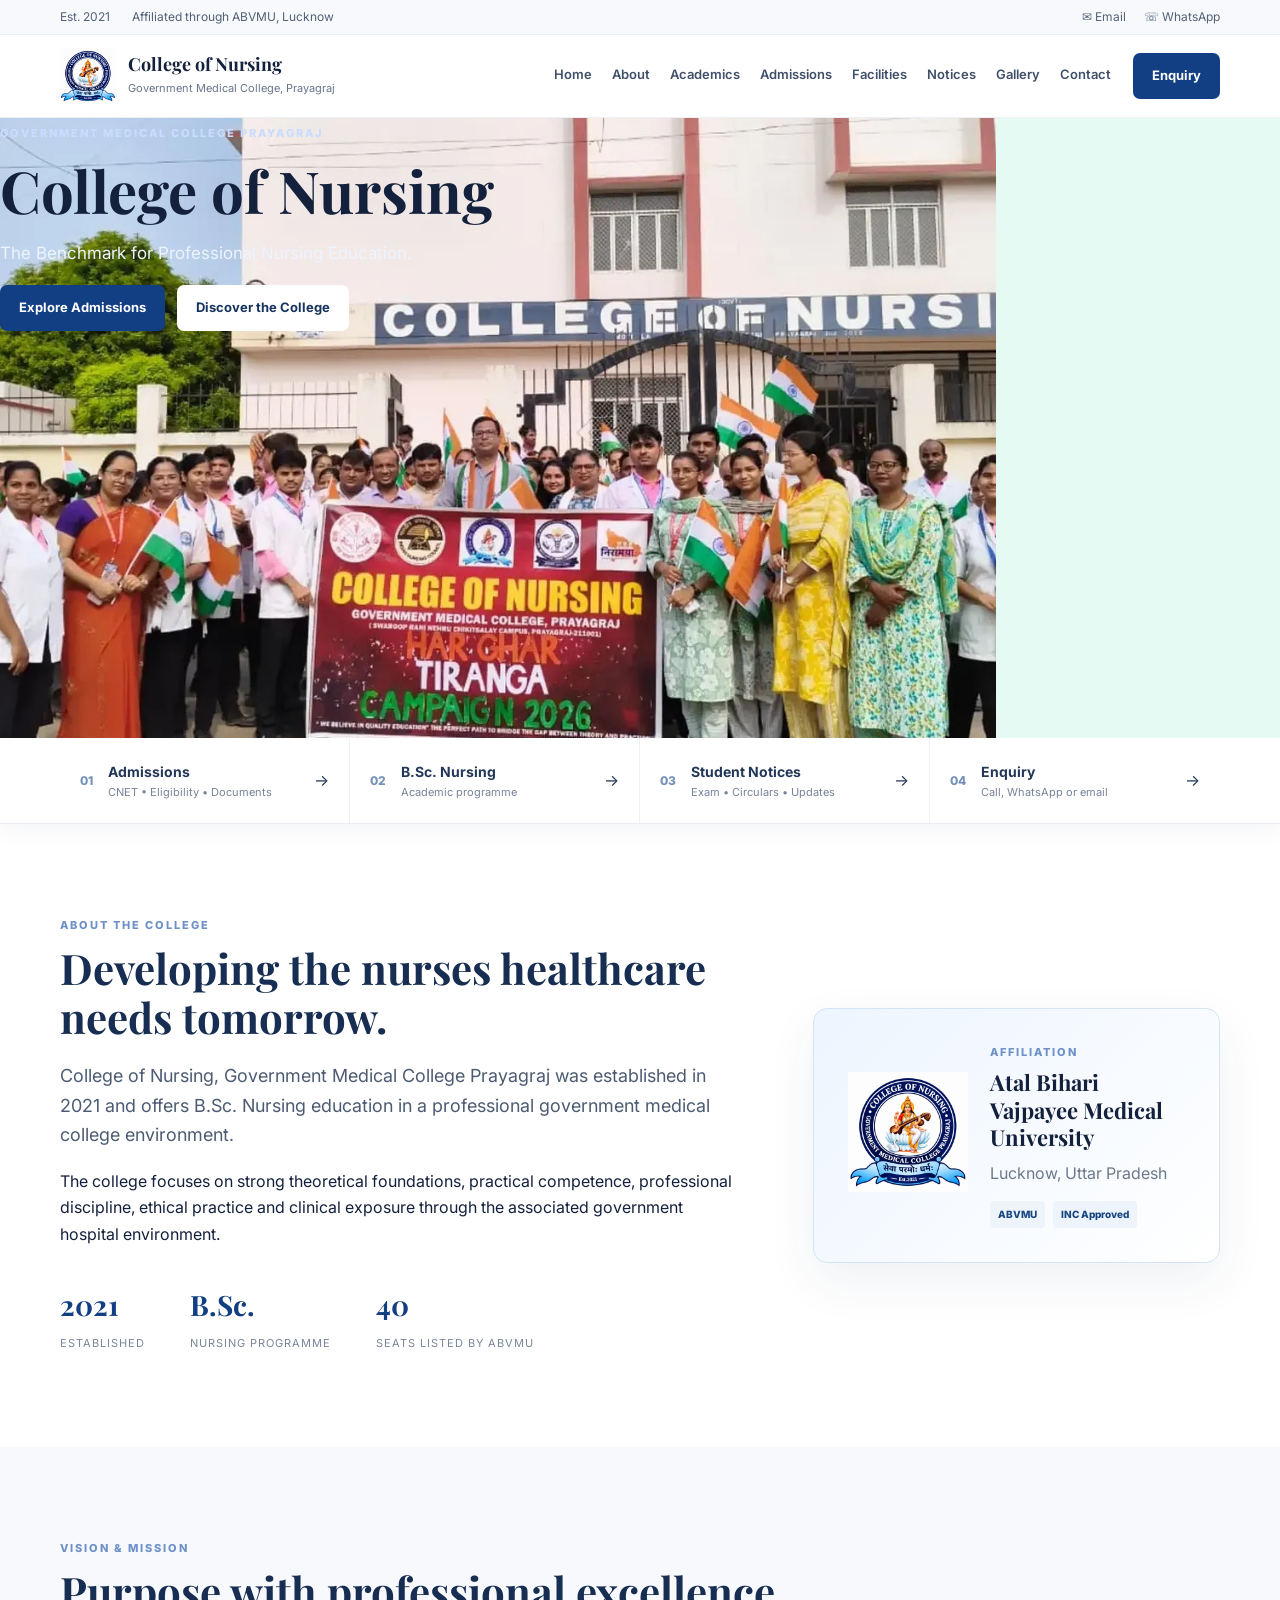
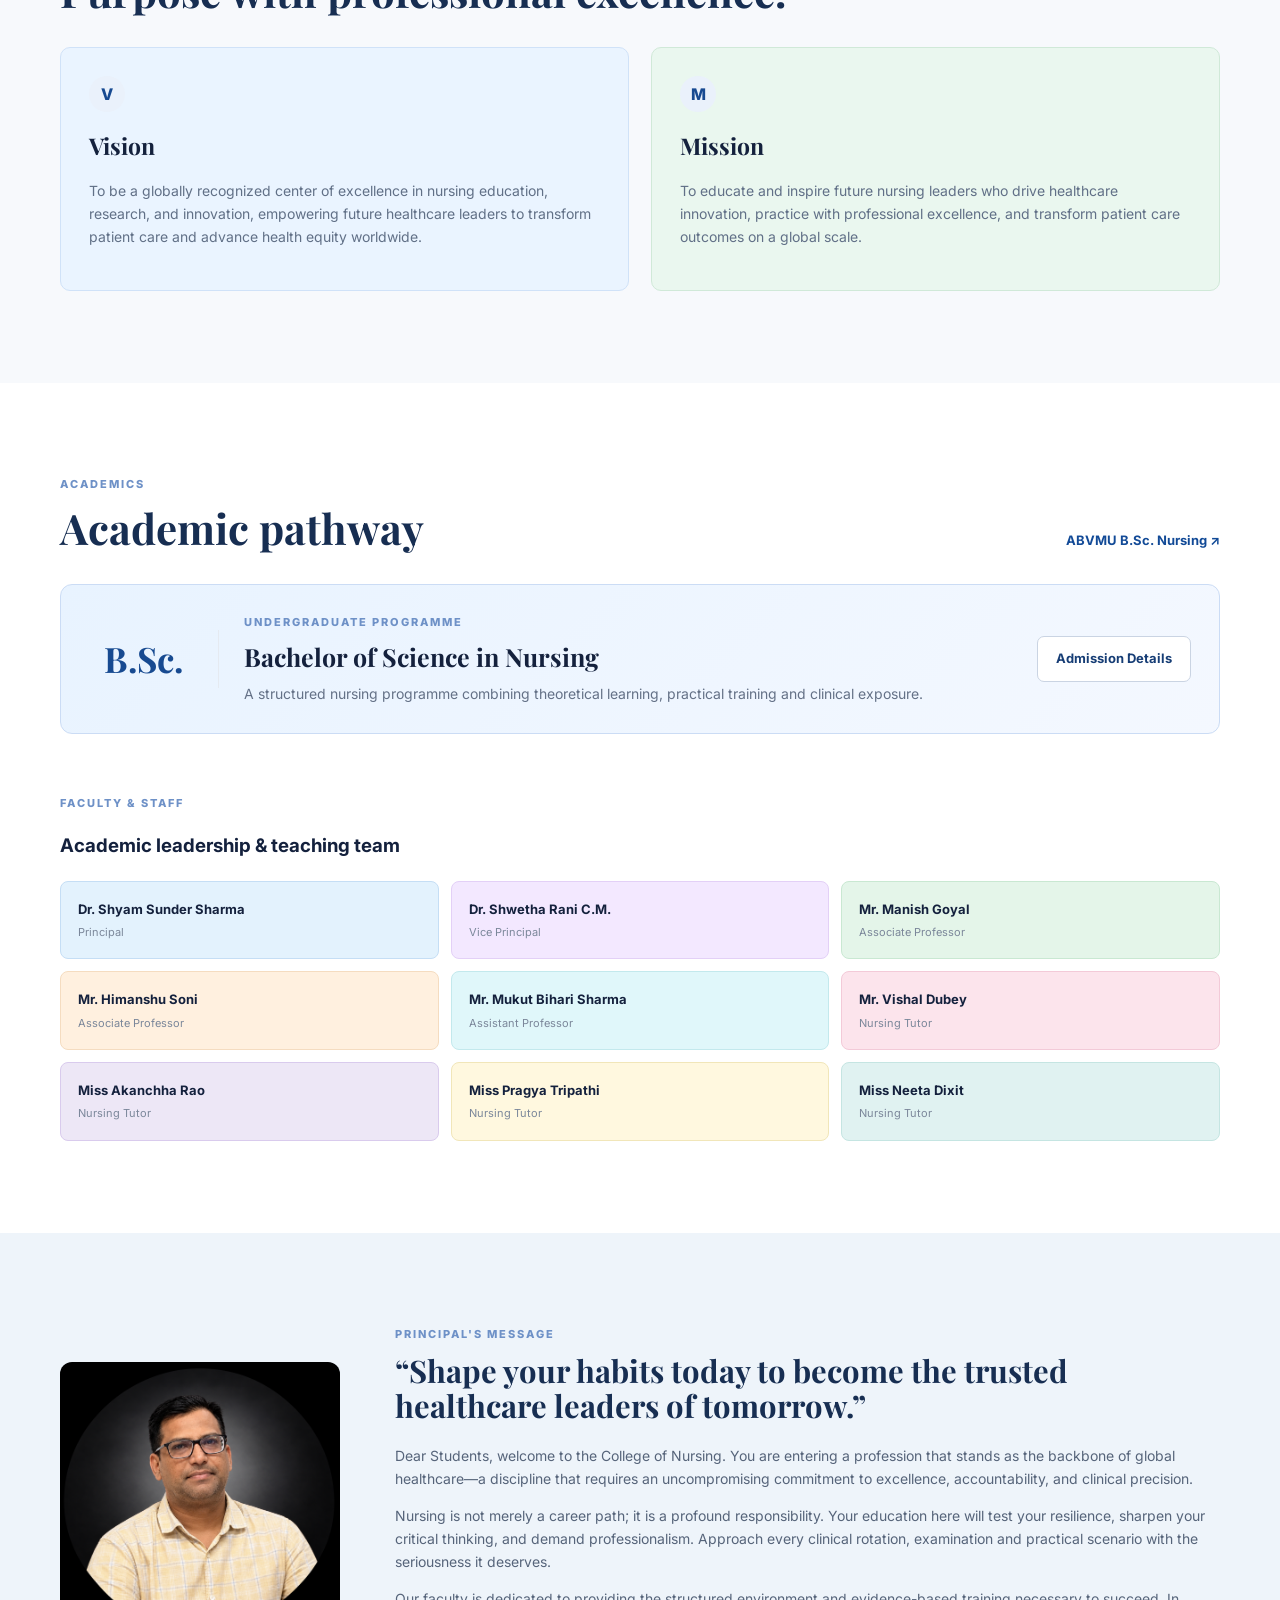
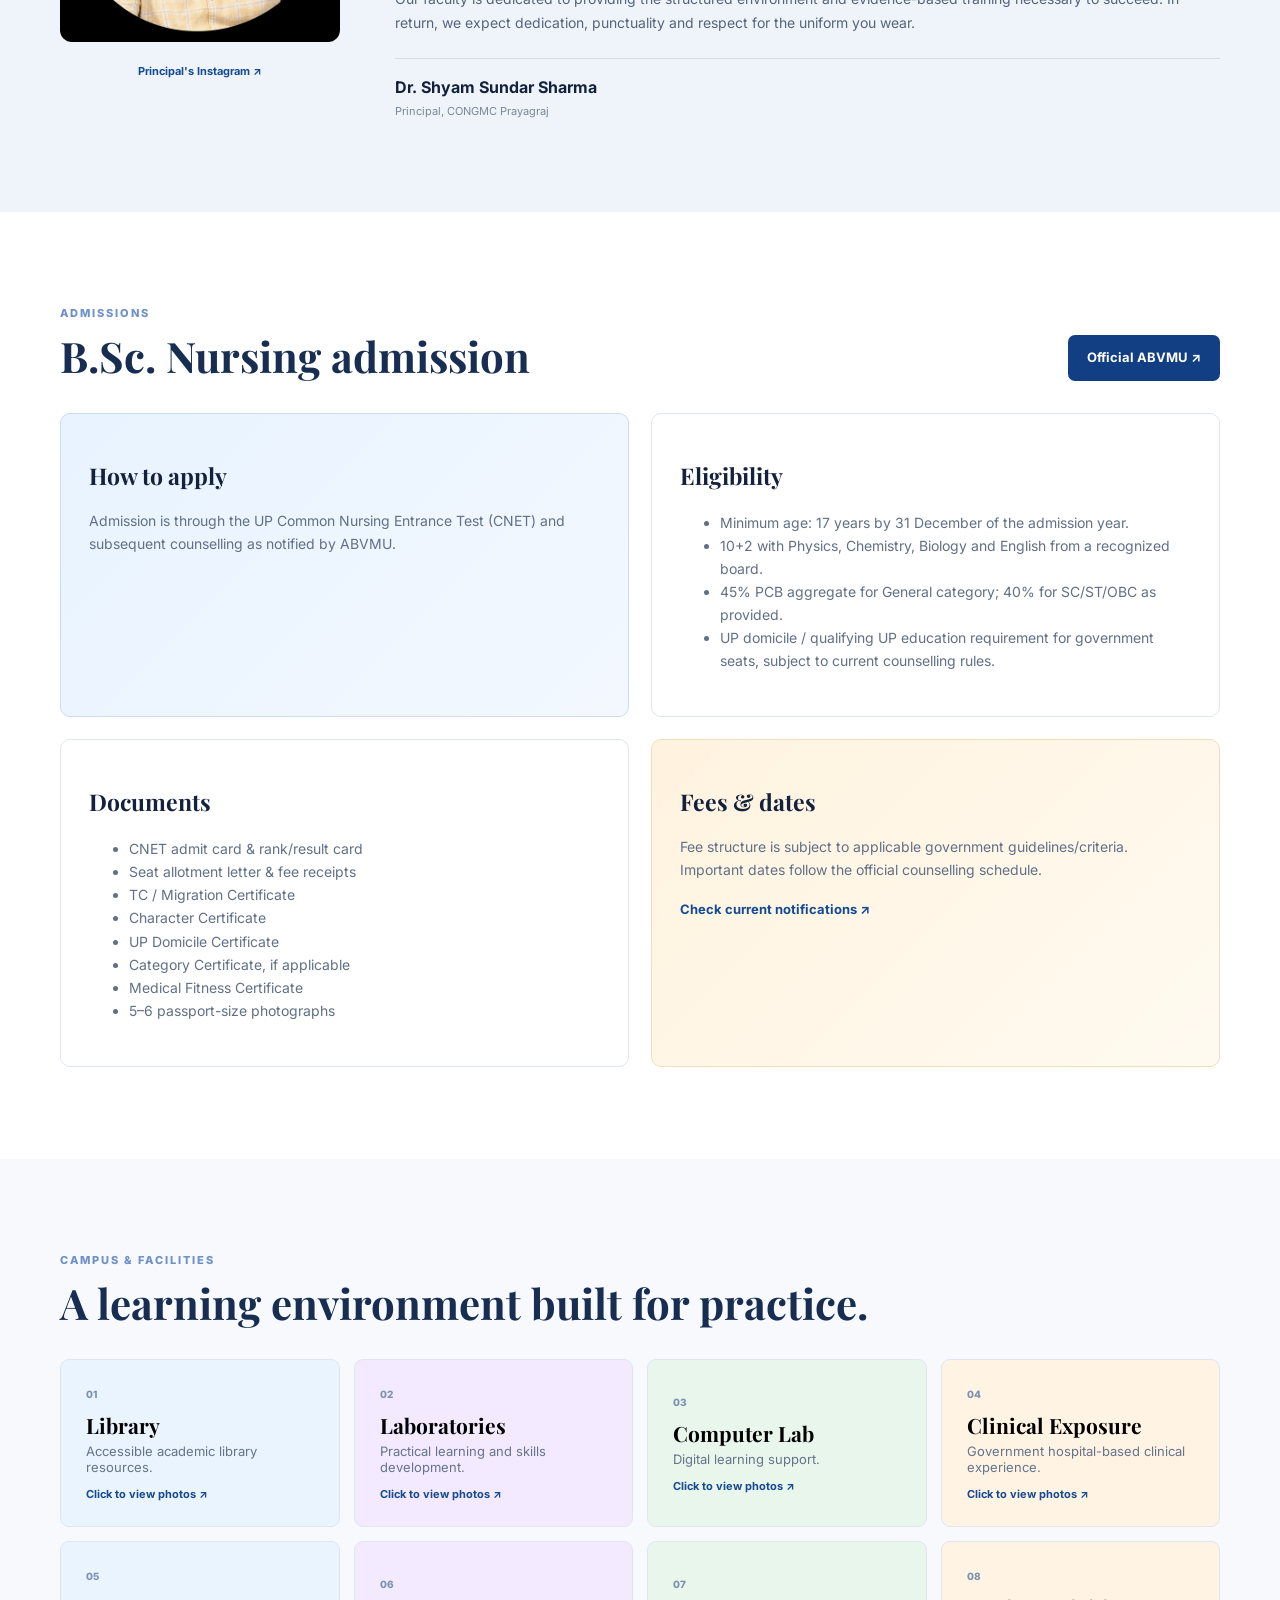
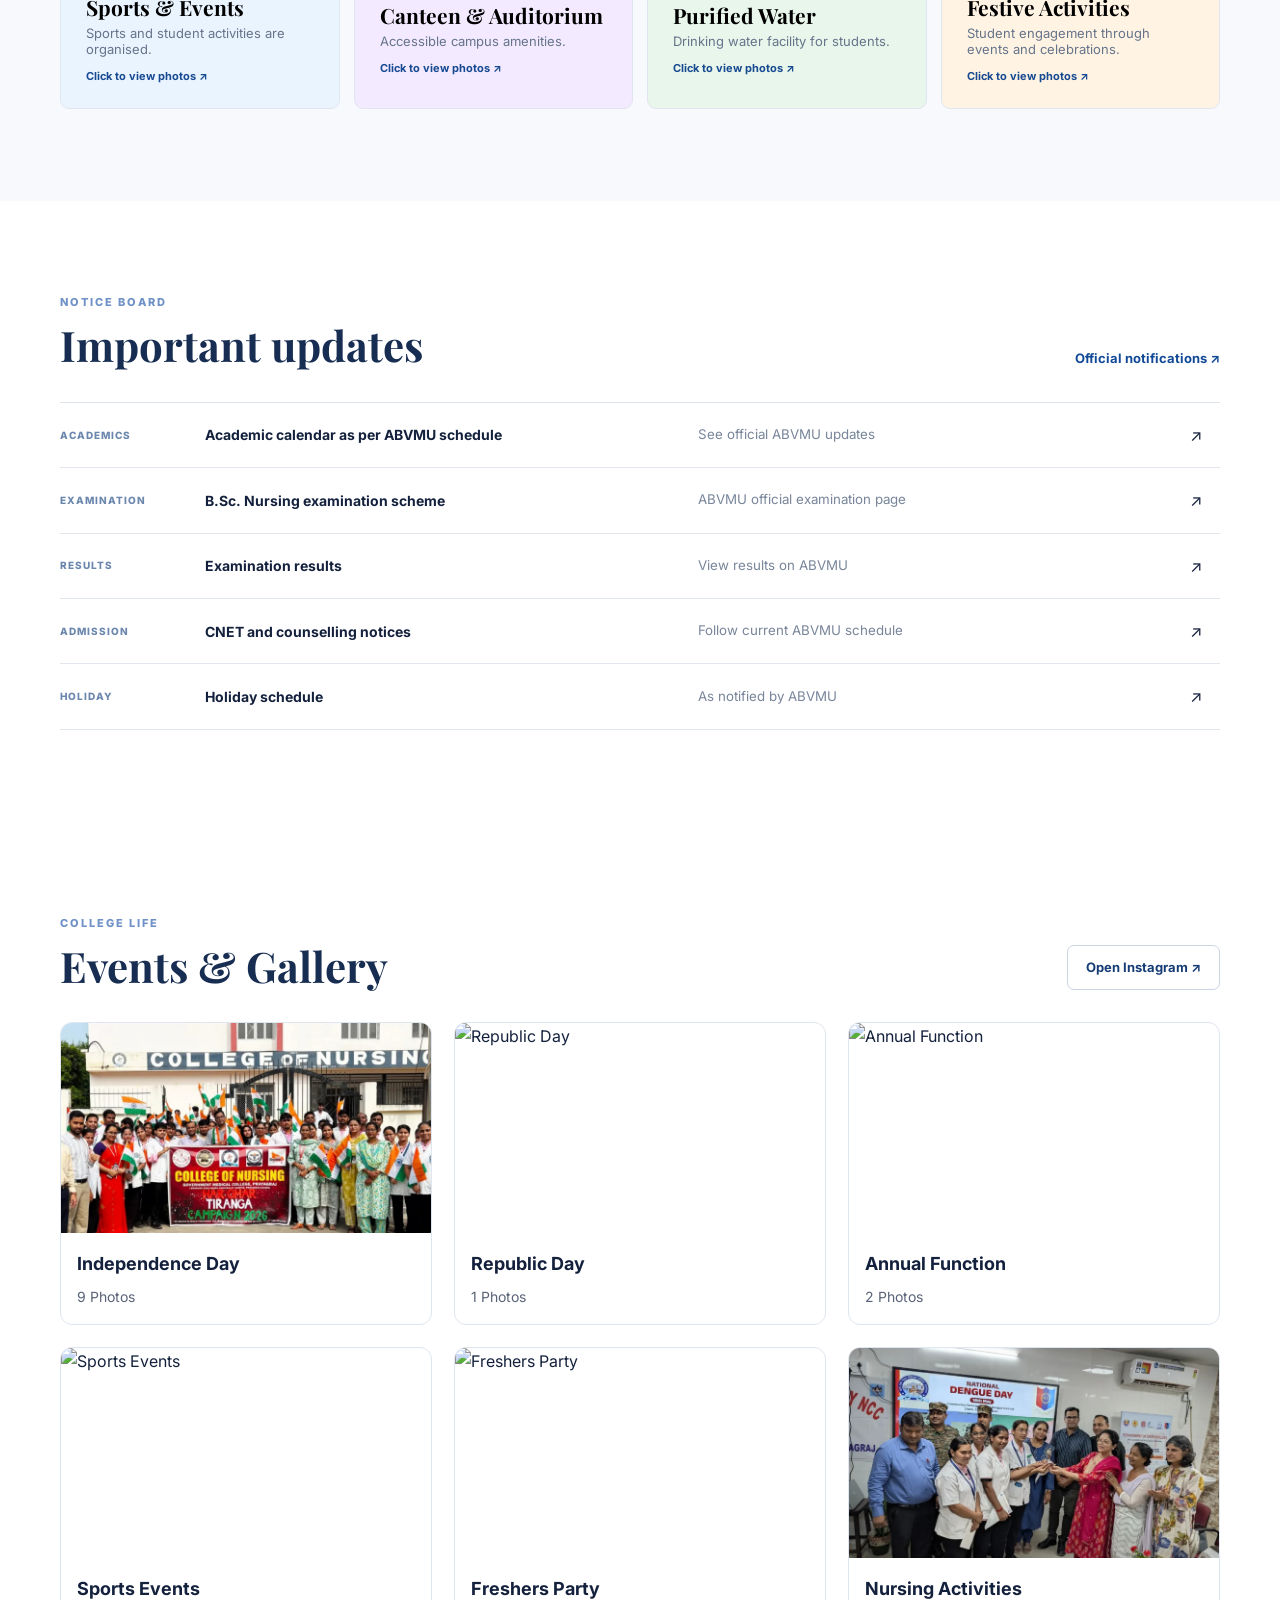
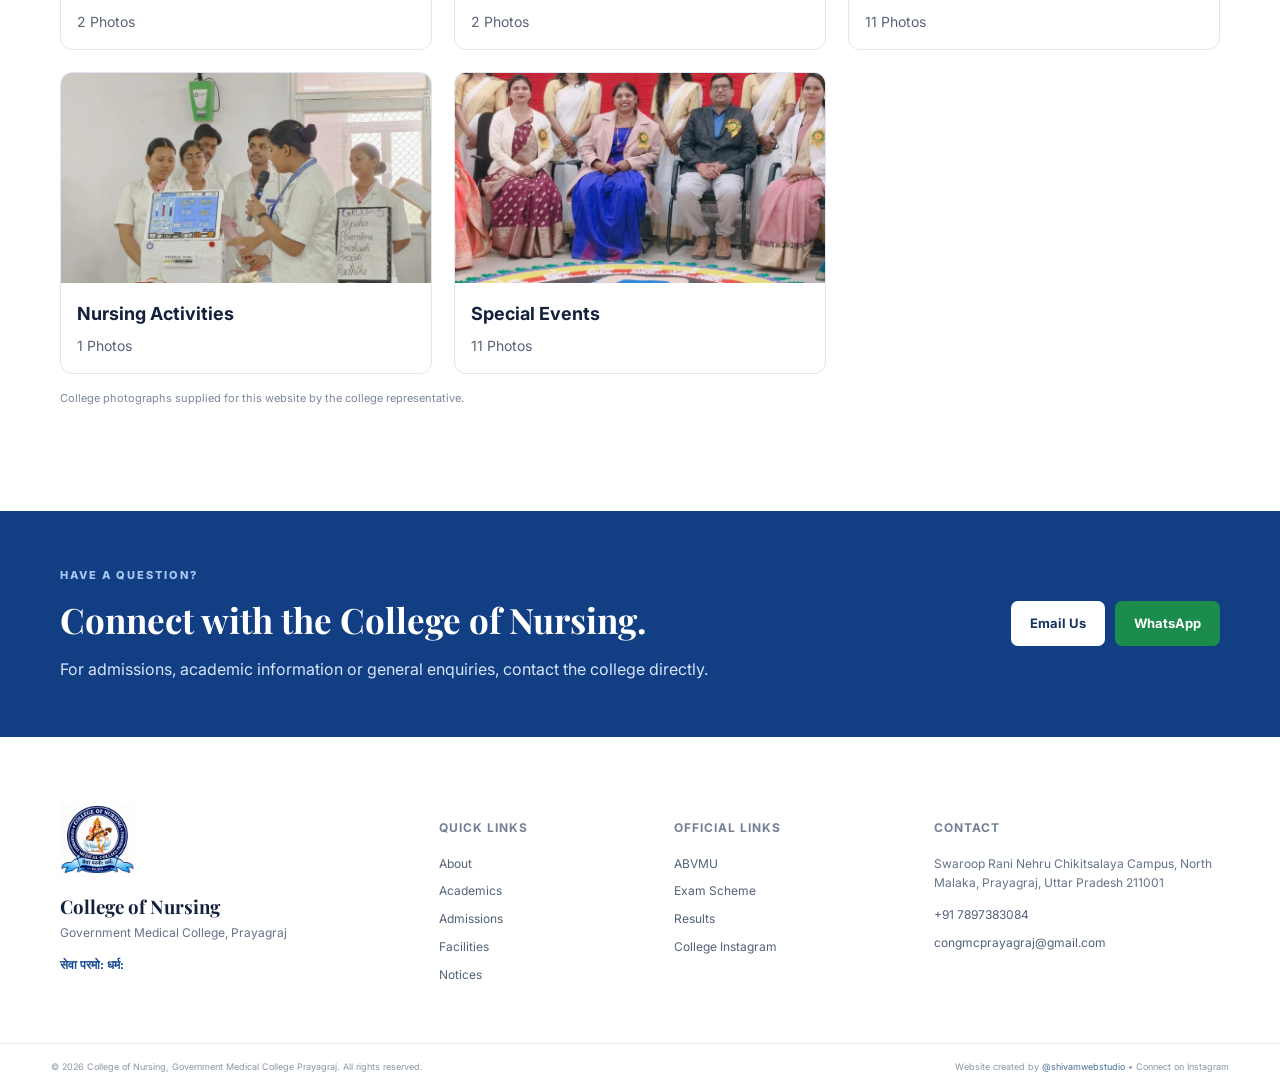
==== index.html @ 08843719 "Update index.html" ====
<!DOCTYPE html>
<html lang="en">
<head>
  <meta charset="UTF-8">
  <meta name="viewport" content="width=device-width, initial-scale=1.0">
  <meta name="description" content="College of Nursing, Government Medical College, Prayagraj — B.Sc. Nursing education, academics, admissions, facilities and student information.">
  <title>College of Nursing | Government Medical College Prayagraj</title>
  <link rel="preconnect" href="https://fonts.googleapis.com">
  <link rel="preconnect" href="https://fonts.gstatic.com" crossorigin>
  <link href="https://fonts.googleapis.com/css2?family=Inter:wght@400;500;600;700&family=Playfair+Display:wght@600;700&display=swap" rel="stylesheet">
  <link rel="stylesheet" href="styles.css">
</head>
<body>
  <div class="topbar">
    <div class="container topbar-inner">
      <span>Est. 2021</span>
      <span>Affiliated through ABVMU, Lucknow</span>
      <div class="top-actions">
        <a href="mailto:congmcprayagraj@gmail.com">✉ Email</a>
        <a href="https://wa.me/917897383084" target="_blank" rel="noopener">☏ WhatsApp</a>
      </div>
    </div>
  </div>

  <header class="site-header" id="home">
    <div class="container nav-wrap">
      <a class="brand" href="#home">
        <img src="college-logo.png" alt="College of Nursing Government Medical College Prayagraj logo">
        <div>
          <strong>College of Nursing</strong>
          <span>Government Medical College, Prayagraj</span>
        </div>
      </a>
      <button class="menu-toggle" aria-label="Open menu" aria-expanded="false">☰</button>
      <nav class="nav" aria-label="Main navigation">
        <a href="#home">Home</a>
        <a href="#about">About</a>
        <a href="#academics">Academics</a>
        <a href="#admissions">Admissions</a>
        <a href="#facilities">Facilities</a>
        <a href="#notices">Notices</a>
        <a href="#gallery">Gallery</a>
        <a href="#contact">Contact</a>
      </nav>
      <a class="btn btn-primary nav-enquiry" href="mailto:congmcprayagraj@gmail.com?subject=Enquiry%20-%20College%20of%20Nursing%20GMC%20Prayagraj">Enquiry</a>
    </div>
  </header>

  <main>
    <section class="hero" aria-label="College highlights">
      <div class="hero-slider">
        <div class="slide active" style="background-image: url('college-photo-66.png')"
                  
          <div class="container hero-content"><div class="hero-copy">
            <span class="eyebrow">GOVERNMENT MEDICAL COLLEGE PRAYAGRAJ</span>
            <h1>College of Nursing</h1>
            <p>The Benchmark for Professional Nursing Education.</p>
            <div class="hero-actions"><a class="btn btn-primary" href="#admissions">Explore Admissions</a><a class="btn btn-light" href="#about">Discover the College</a></div>
          </div></div>
        </div>
        <div class="slide" style="background-image: url('college-photo-67.png')"
          <div class="container hero-content"><div class="hero-copy">
            <span class="eyebrow">LEARNING • LEADERSHIP • SERVICE</span>
            <h2>Learn. Serve. Lead.</h2>
            <p>Professional nursing education shaped by academic excellence and clinical experience.</p>
            <div class="hero-actions"><a class="btn btn-primary" href="#academics">View Academics</a><a class="btn btn-light" href="#facilities">Campus Facilities</a></div>
          </div></div>
        </div>
        <div class="slide" style="background-image: url('college-photo-68.png')"
          <div class="container hero-content"><div class="hero-copy">
            <span class="eyebrow">B.SC. NURSING</span>
            <h2>Practice with Confidence</h2>
            <p>Build practical skills through simulation, demonstrations, activities and clinical exposure.</p>
            <div class="hero-actions"><a class="btn btn-primary" href="#admissions">Admission Information</a><a class="btn btn-light" href="#contact">Contact Us</a></div>
          </div></div>
        </div>
      <div class="slide" style="background-image: url('college-photo-69.png')"
          <div class="container hero-content"><div class="hero-copy">
          </div>
        <button class="slider-btn prev" type="button" aria-label="Previous slide">‹</button>
        <button class="slider-btn next" type="button" aria-label="Next slide">›</button>
      </div>
    </section>

    <section class="quick-links">
      <div class="container quick-grid">
        <a href="#admissions"><span>01</span><div><b>Admissions</b><small>CNET • Eligibility • Documents</small></div>→</a>
        <a href="#academics"><span>02</span><div><b>B.Sc. Nursing</b><small>Academic programme</small></div>→</a>
        <a href="#notices"><span>03</span><div><b>Student Notices</b><small>Exam • Circulars • Updates</small></div>→</a>
        <a href="#contact"><span>04</span><div><b>Enquiry</b><small>Call, WhatsApp or email</small></div>→</a>
      </div>
    </section>

    <section class="section" id="about">
      <div class="container two-col">
        <div>
          <div class="section-kicker">ABOUT THE COLLEGE</div>
          <h2>Developing the nurses healthcare needs tomorrow.</h2>
          <p class="lead">College of Nursing, Government Medical College Prayagraj was established in 2021 and offers B.Sc. Nursing education in a professional government medical college environment.</p>
          <p>The college focuses on strong theoretical foundations, practical competence, professional discipline, ethical practice and clinical exposure through the associated government hospital environment.</p>
          <div class="stats">
            <div><strong>2021</strong><span>Established</span></div>
            <div><strong>B.Sc.</strong><span>Nursing Programme</span></div>
            <div><strong>40</strong><span>Seats listed by ABVMU</span></div>
          </div>
        </div>
        <div class="about-card">
          <div class="seal"><img src="college-logo.png" alt="College seal"></div>
          <div>
            <div class="mini-label">AFFILIATION</div>
            <h3>Atal Bihari Vajpayee Medical University</h3>
            <p>Lucknow, Uttar Pradesh</p>
            <div class="badge-row"><span>ABVMU</span><span>INC Approved</span></div>
          </div>
        </div>
      </div>
    </section>

    <section class="section section-soft">
      <div class="container">
        <div class="section-heading">
          <div><div class="section-kicker">VISION & MISSION</div><h2>Purpose with professional excellence.</h2></div>
        </div>
        <div class="vision-grid">
          <article class="info-card"><div class="icon">V</div><h3>Vision</h3><p>To be a globally recognized center of excellence in nursing education, research, and innovation, empowering future healthcare leaders to transform patient care and advance health equity worldwide.</p></article>
          <article class="info-card"><div class="icon">M</div><h3>Mission</h3><p>To educate and inspire future nursing leaders who drive healthcare innovation, practice with professional excellence, and transform patient care outcomes on a global scale.</p></article>
        </div>
      </div>
    </section>

    <section class="section" id="academics">
      <div class="container">
        <div class="section-heading">
          <div><div class="section-kicker">ACADEMICS</div><h2>Academic pathway</h2></div>
          <a class="text-link" href="https://abvmuup.edu.in/academic_nursing_bsc.php" target="_blank" rel="noopener">ABVMU B.Sc. Nursing ↗</a>
        </div>
        <div class="course-card">
          <div class="course-mark">B.Sc.</div>
          <div><div class="mini-label">UNDERGRADUATE PROGRAMME</div><h3>Bachelor of Science in Nursing</h3><p>A structured nursing programme combining theoretical learning, practical training and clinical exposure.</p></div>
          <a class="btn btn-outline" href="#admissions">Admission Details</a>
        </div>
        <div class="faculty-wrap">
          <div class="section-kicker">FACULTY & STAFF</div>
          <h3>Academic leadership & teaching team</h3>
          <div class="faculty-grid">
            <div class="person"><b>Dr. Shyam Sunder Sharma</b><span>Principal</span></div>
            <div class="person"><b>Dr. Shwetha Rani C.M.</b><span>Vice Principal</span></div>
            <div class="person"><b>Mr. Manish Goyal</b><span>Associate Professor</span></div>
            <div class="person"><b>Mr. Himanshu Soni</b><span>Associate Professor</span></div>
            <div class="person"><b>Mr. Mukut Bihari Sharma</b><span>Assistant Professor</span></div>
            <div class="person"><b>Mr. Vishal Dubey</b><span>Nursing Tutor</span></div>
            <div class="person"><b>Miss Akanchha Rao</b><span>Nursing Tutor</span></div>
            <div class="person"><b>Miss Pragya Tripathi</b><span>Nursing Tutor</span></div>
            <div class="person"><b>Miss Neeta Dixit</b><span>Nursing Tutor</span></div>
          </div>
        </div>
      </div>
    </section>

    <section class="section principal-section">
      <div class="container principal-card">
        <div class="principal-photo">
          <img src="principal-photo.png" alt="Principal" style="width:100%; height:100%; object-fit:cover; border-radius:12px;">
          <a href="https://www.instagram.com/shyamsharma9773/" target="_blank" rel="noopener">Principal's Instagram ↗</a>
        </div>
        <div class="principal-message">
          <div class="section-kicker">PRINCIPAL'S MESSAGE</div>
          <h2>“Shape your habits today to become the trusted healthcare leaders of tomorrow.”</h2>
          <p>Dear Students, welcome to the College of Nursing. You are entering a profession that stands as the backbone of global healthcare—a discipline that requires an uncompromising commitment to excellence, accountability, and clinical precision.</p>
          <p>Nursing is not merely a career path; it is a profound responsibility. Your education here will test your resilience, sharpen your critical thinking, and demand professionalism. Approach every clinical rotation, examination and practical scenario with the seriousness it deserves.</p>
          <p>Our faculty is dedicated to providing the structured environment and evidence-based training necessary to succeed. In return, we expect dedication, punctuality and respect for the uniform you wear.</p>
          <div class="signature"><b>Dr. Shyam Sundar Sharma</b><span>Principal, CONGMC Prayagraj</span></div>
        </div>
      </div>
    </section>

    <section class="section" id="admissions">
      <div class="container">
        <div class="section-heading">
          <div><div class="section-kicker">ADMISSIONS</div><h2>B.Sc. Nursing admission</h2></div>
          <a class="btn btn-primary" href="https://abvmuup.edu.in/" target="_blank" rel="noopener">Official ABVMU ↗</a>
        </div>
        <div class="admission-grid">
          <article class="info-card"><h3>How to apply</h3><p>Admission is through the UP Common Nursing Entrance Test (CNET) and subsequent counselling as notified by ABVMU.</p></article>
          <article class="info-card"><h3>Eligibility</h3><ul><li>Minimum age: 17 years by 31 December of the admission year.</li><li>10+2 with Physics, Chemistry, Biology and English from a recognized board.</li><li>45% PCB aggregate for General category; 40% for SC/ST/OBC as provided.</li><li>UP domicile / qualifying UP education requirement for government seats, subject to current counselling rules.</li></ul></article>
          <article class="info-card"><h3>Documents</h3><ul><li>CNET admit card & rank/result card</li><li>Seat allotment letter & fee receipts</li><li>TC / Migration Certificate</li><li>Character Certificate</li><li>UP Domicile Certificate</li><li>Category Certificate, if applicable</li><li>Medical Fitness Certificate</li><li>5–6 passport-size photographs</li></ul></article>
          <article class="info-card"><h3>Fees & dates</h3><p>Fee structure is subject to applicable government guidelines/criteria. Important dates follow the official counselling schedule.</p><a class="text-link" href="https://abvmuup.edu.in/" target="_blank" rel="noopener">Check current notifications ↗</a></article>
        </div>
      </div>
    </section>

    <section class="section section-soft" id="facilities">
  <div class="container">
    <div class="section-heading">
      <div>
        <div class="section-kicker">CAMPUS & FACILITIES</div>
        <h2>A learning environment built for practice.</h2>
      </div>
    </div>

    <div class="facility-grid">

      <button class="facility facility-trigger" data-image="college-photo-01.webp" data-title="Library">
        <span>01</span>
        <h3>Library</h3>
        <p>Accessible academic library resources.</p>
        <small>Click to view photos ↗</small>
      </button>

      <button class="facility facility-trigger" data-image="college-photo-02.webp" data-title="Laboratories">
        <span>02</span>
        <h3>Laboratories</h3>
        <p>Practical learning and skills development.</p>
        <small>Click to view photos ↗</small>
      </button>

      <button class="facility facility-trigger" data-image="college-photo-03.jpg" data-title="Computer Lab">
        <span>03</span>
        <h3>Computer Lab</h3>
        <p>Digital learning support.</p>
        <small>Click to view photos ↗</small>
      </button>

      <button class="facility facility-trigger" data-image="college-photo-04.webp" data-title="Clinical Exposure">
        <span>04</span>
        <h3>Clinical Exposure</h3>
        <p>Government hospital-based clinical experience.</p>
        <small>Click to view photos ↗</small>
      </button>

      <button class="facility facility-trigger" data-image="college-photo-05.jpg" data-title="Sports & Events">
        <span>05</span>
        <h3>Sports & Events</h3>
        <p>Sports and student activities are organised.</p>
        <small>Click to view photos ↗</small>
      </button>

      <button class="facility facility-trigger" data-image="college-photo-06.webp" data-title="Canteen & Auditorium">
        <span>06</span>
        <h3>Canteen & Auditorium</h3>
        <p>Accessible campus amenities.</p>
        <small>Click to view photos ↗</small>
      </button>

      <button class="facility facility-trigger" data-image="college-photo-07.webp" data-title="Purified Water">
        <span>07</span>
        <h3>Purified Water</h3>
        <p>Drinking water facility for students.</p>
        <small>Click to view photos ↗</small>
      </button>

      <button class="facility facility-trigger" data-image="college-photo-08.webp" data-title="Festive Activities">
        <span>08</span>
        <h3>Festive Activities</h3>
        <p>Student engagement through events and celebrations.</p>
        <small>Click to view photos ↗</small>
      </button>

    </div>
  </div>
</section>

<!-- FACILITY IMAGE POPUP -->
<div class="facility-popup" id="facilityPopup">
  <div class="facility-popup-content">

    <button class="popup-close" id="popupClose">&times;</button>

    <h2 id="popupTitle">Library</h2>

    <img id="popupImage" src="" alt="Facility photograph">

  </div>
</div>
    
    </section>

    <section class="section" id="notices">
      <div class="container">
        <div class="section-heading"><div><div class="section-kicker">NOTICE BOARD</div><h2>Important updates</h2></div><a class="text-link" href="https://abvmuup.edu.in/" target="_blank" rel="noopener">Official notifications ↗</a></div>
        <div class="notice-board">
          <a href="https://abvmuup.edu.in/" target="_blank" rel="noopener"><span>ACADEMICS</span><b>Academic calendar as per ABVMU schedule</b><small>See official ABVMU updates</small>↗</a>
          <a href="https://abvmuup.edu.in/examination_scheme_bscnursing.php" target="_blank" rel="noopener"><span>EXAMINATION</span><b>B.Sc. Nursing examination scheme</b><small>ABVMU official examination page</small>↗</a>
          <a href="https://abvmuup.edu.in/exam-result.php" target="_blank" rel="noopener"><span>RESULTS</span><b>Examination results</b><small>View results on ABVMU</small>↗</a>
          <a href="https://abvmuup.edu.in/" target="_blank" rel="noopener"><span>ADMISSION</span><b>CNET and counselling notices</b><small>Follow current ABVMU schedule</small>↗</a>
          <a href="https://abvmuup.edu.in/" target="_blank" rel="noopener"><span>HOLIDAY</span><b>Holiday schedule</b><small>As notified by ABVMU</small>↗</a>
        </div>
      </div>
    </section>
<section class="section gallery-section" id="gallery">

  <div class="container">

    <div class="section-heading">
      <div>
        <div class="section-kicker">COLLEGE LIFE</div>
        <h2>Events & Gallery</h2>
      </div>

      <a class="btn btn-outline"
         href="https://www.instagram.com/college_of_nsg_gmc_prayagraj/"
         target="_blank" rel="noopener">
        Open Instagram ↗
      </a>
    </div>

    <!-- Album Folders -->
    <div id="galleryAlbums" class="gallery-albums"></div>

    <!-- Selected Album -->
    <div id="galleryAlbumView" class="gallery-album-view" hidden>

      <button class="btn btn-outline gallery-back"
              id="galleryBack">
        ← Back to Albums
      </button>

      <h2 id="galleryAlbumTitle"></h2>

      <div id="galleryPhotos" class="gallery-grid real-gallery"></div>

    </div>

    <p class="gallery-note">
      College photographs supplied for this website by the college representative.
    </p>

  </div>

</section>

<!-- Full Size Photo Popup -->
<div class="gallery-lightbox" id="galleryLightbox">

  <button class="gallery-lightbox-close" id="galleryClose">&times;</button>

  <button class="gallery-lightbox-prev" id="galleryPrev">&#10094;</button>

  <div class="gallery-lightbox-content">
    <img id="galleryLightboxImage" src="" alt="College photograph">
    <div class="gallery-lightbox-counter" id="galleryCounter"></div>
  </div>

  <button class="gallery-lightbox-next" id="galleryNext">&#10095;</button>

</div>

<!-- Gallery Image Popup -->
<div class="gallery-lightbox" id="galleryLightbox">
  <button class="gallery-lightbox-close" id="galleryClose">&times;</button>

  <button class="gallery-lightbox-prev" id="galleryPrev">&#10094;</button>

  <div class="gallery-lightbox-content">
    <img id="galleryLightboxImage" src="" alt="College gallery photograph">
    <div class="gallery-lightbox-counter" id="galleryCounter"></div>
  </div>

  <button class="gallery-lightbox-next" id="galleryNext">&#10095;</button>
</div>
    <section class="cta">
      <div class="container cta-inner">
        <div><div class="section-kicker">HAVE A QUESTION?</div><h2>Connect with the College of Nursing.</h2><p>For admissions, academic information or general enquiries, contact the college directly.</p></div>
        <div class="cta-actions"><a class="btn btn-light" href="mailto:congmcprayagraj@gmail.com">Email Us</a><a class="btn btn-whatsapp" href="https://wa.me/917897383084" target="_blank" rel="noopener">WhatsApp</a></div>
      </div>
    </section>
  </main>

  <footer id="contact">
    <div class="container footer-grid">
      <div class="footer-brand">
        <img src="college-logo.png" alt="College logo">
        <h3>College of Nursing</h3>
        <p>Government Medical College, Prayagraj</p>
        <p class="motto">सेवा परमो: धर्म:</p>
      </div>
      <div><h4>Quick Links</h4><a href="#about">About</a><a href="#academics">Academics</a><a href="#admissions">Admissions</a><a href="#facilities">Facilities</a><a href="#notices">Notices</a></div>
      <div><h4>Official Links</h4><a href="https://abvmuup.edu.in/" target="_blank" rel="noopener">ABVMU</a><a href="https://abvmuup.edu.in/examination_scheme_bscnursing.php" target="_blank" rel="noopener">Exam Scheme</a><a href="https://abvmuup.edu.in/exam-result.php" target="_blank" rel="noopener">Results</a><a href="https://www.instagram.com/college_of_nsg_gmc_prayagraj/" target="_blank" rel="noopener">College Instagram</a></div>
      <div><h4>Contact</h4><p>Swaroop Rani Nehru Chikitsalaya Campus, North Malaka, Prayagraj, Uttar Pradesh 211001</p><a href="tel:+917897383084">+91 7897383084</a><a href="mailto:congmcprayagraj@gmail.com">congmcprayagraj@gmail.com</a></div>
    </div>
    <div class="footer-bottom">
      <div>© 2026 College of Nursing, Government Medical College Prayagraj. All rights reserved.</div>
      <div>Website created by <a href="https://www.instagram.com/shivamwebstudio?fqnt=ZnpvcmoxdWpsdTM3" target="_blank" rel="noopener">@shivamwebstudio</a> • Connect on Instagram</div>
    </div>
  </footer>

  <script src="script.js"></script>
<script>
const facilityCards = document.querySelectorAll('.facility-trigger');

const popup = document.getElementById('facilityPopup');
const popupImage = document.getElementById('popupImage');
const popupTitle = document.getElementById('popupTitle');
const popupClose = document.getElementById('popupClose');

facilityCards.forEach(card => {
  card.addEventListener('click', () => {
    popupImage.src = card.dataset.image;
    popupTitle.textContent = card.dataset.title;
    popup.classList.add('active');
  });
});

popupClose.addEventListener('click', () => {
  popup.classList.remove('active');
  popupImage.src = '';
});

popup.addEventListener('click', (event) => {
  if (event.target === popup) {
    popup.classList.remove('active');
    popupImage.src = '';
  }
});
</script>
<script>
document.addEventListener("DOMContentLoaded", function () {

  const galleryImages = Array.from(
    document.querySelectorAll("#gallery .gallery-card img")
  );

  const lightbox = document.getElementById("galleryLightbox");
  const lightboxImage = document.getElementById("galleryLightboxImage");
  const closeBtn = document.getElementById("galleryClose");
  const prevBtn = document.getElementById("galleryPrev");
  const nextBtn = document.getElementById("galleryNext");
  const counter = document.getElementById("galleryCounter");

  if (!lightbox || !lightboxImage || !galleryImages.length) return;

  let currentIndex = 0;
  let touchStartX = 0;

  function showImage(index) {
    currentIndex = (index + galleryImages.length) % galleryImages.length;

    const selectedImage = galleryImages[currentIndex];

    lightboxImage.src = selectedImage.currentSrc || selectedImage.src;
    lightboxImage.alt = selectedImage.alt || "College gallery photograph";

    counter.textContent =
      (currentIndex + 1) + " / " + galleryImages.length;
  }

  function openGallery(index) {
    showImage(index);
    lightbox.classList.add("active");
    document.body.style.overflow = "hidden";
  }

  function closeGallery() {
    lightbox.classList.remove("active");
    lightboxImage.src = "";
    document.body.style.overflow = "";
  }

  function nextImage() {
    showImage(currentIndex + 1);
  }

  function prevImage() {
    showImage(currentIndex - 1);
  }

  galleryImages.forEach((img, index) => {
    img.addEventListener("click", function(event) {
      event.preventDefault();
      event.stopPropagation();
      openGallery(index);
    });
  });

  closeBtn.addEventListener("click", closeGallery);
  nextBtn.addEventListener("click", nextImage);
  prevBtn.addEventListener("click", prevImage);

  lightbox.addEventListener("click", function(event) {
    if (event.target === lightbox) {
      closeGallery();
    }
  });

  document.addEventListener("keydown", function(event) {
    if (!lightbox.classList.contains("active")) return;

    if (event.key === "Escape") closeGallery();
    if (event.key === "ArrowRight") nextImage();
    if (event.key === "ArrowLeft") prevImage();
  });

  lightbox.addEventListener("touchstart", function(event) {
    touchStartX = event.changedTouches[0].screenX;
  }, { passive: true });

  lightbox.addEventListener("touchend", function(event) {
    const touchEndX = event.changedTouches[0].screenX;
    const difference = touchEndX - touchStartX;

    if (Math.abs(difference) > 50) {
      if (difference < 0) {
        nextImage();
      } else {
        prevImage();
      }
    }
  }, { passive: true });

});
</script>
  <script>
document.addEventListener("DOMContentLoaded", function () {

  // ADD YOUR ALBUMS AND PHOTOS HERE

  const albums = [

    {
      name: "Independence Day",
      folder: "gallery/independence-day/",
      photos: [
        "college-photo-01.webp",
        "college-photo-11.webp",
        "college-photo-12.webp",
        "college-photo-13.webp",
        "college-photo-14.webp",
        "college-photo-15.webp",
        "college-photo-16.webp",
        "college-photo-41.webp",
        "college-photo-42.webp",
      ]
    },

    {
      name: "Republic Day",
      folder: "gallery/republic-day/",
      photos: [
        "college-photo-14.webp",
      ]
    },

    {
      name: "Annual Function",
      folder: "gallery/annual-function/",
      photos: [
        "photo-01.webp",
        "photo-02.webp"
      ]
    },

    {
      name: "Sports Events",
      folder: "gallery/sports-events/",
      photos: [
        "photo-01.webp",
        "photo-02.webp"
      ]
    },

    {
      name: "Freshers Party",
      folder: "gallery/freshers-party/",
      photos: [
        "photo-01.webp",
        "photo-02.webp"
      ]
    },

    {
      name: "Nursing Activities",
      folder: "gallery/nursing-activities/",
      photos: [
        "college-photo-02.webp",
        "college-photo-30.webp",
        "college-photo-32.webp",
        "college-photo-33.webp",
        "college-photo-34.webp",
        "college-photo-35.webp",
        "college-photo-36.webp",
        "college-photo-37.webp",
        "college-photo-38.webp",
        "college-photo-39.webp",
        "college-photo-40.webp",
      ]

    },
        {
      name: "Nursing Activities",
      folder: "gallery/nursing-activities/model-presentations/",
      photos: [
        "college-photo-04.webp",
      ]
    },

    {
      name: "Special Events",
      folder: "gallery/special-events/Lamp-lighting/",
        photos: [
        "college-photo-08.webp",
        "college-photo-18.webp",
        "college-photo-21.webp",
        "college-photo-22.webp",
        "college-photo-23.webp",
        "college-photo-24.webp",
        "college-photo-25.webp",
        "college-photo-26.webp",
        "college-photo-27.webp",
        "college-photo-28.webp",
        "college-photo-54.webp",
      ]
    }

  ];

  const albumsContainer = document.getElementById("galleryAlbums");
  const albumView = document.getElementById("galleryAlbumView");
  const photosContainer = document.getElementById("galleryPhotos");
  const albumTitle = document.getElementById("galleryAlbumTitle");
  const backButton = document.getElementById("galleryBack");

  const lightbox = document.getElementById("galleryLightbox");
  const lightboxImage = document.getElementById("galleryLightboxImage");
  const closeBtn = document.getElementById("galleryClose");
  const prevBtn = document.getElementById("galleryPrev");
  const nextBtn = document.getElementById("galleryNext");
  const counter = document.getElementById("galleryCounter");

  let currentPhotos = [];
  let currentIndex = 0;
  let touchStartX = 0;

  // CREATE ALBUM FOLDERS

  albums.forEach((album, albumIndex) => {

    const card = document.createElement("div");
    card.className = "gallery-album-card";

    const cover = document.createElement("img");
    cover.src = album.folder + album.photos[0];
    cover.alt = album.name;

    const info = document.createElement("div");
    info.className = "gallery-album-info";

    const heading = document.createElement("h3");
    heading.textContent = album.name;

    const count = document.createElement("p");
    count.textContent = album.photos.length + " Photos";

    info.appendChild(heading);
    info.appendChild(count);

    card.appendChild(cover);
    card.appendChild(info);

    card.addEventListener("click", function () {
      openAlbum(albumIndex);
    });

    albumsContainer.appendChild(card);

  });

  // OPEN ALBUM

  function openAlbum(index) {

    const album = albums[index];

    currentPhotos = album.photos.map(photo => album.folder + photo);

    albumTitle.textContent = album.name;

    photosContainer.innerHTML = "";

    currentPhotos.forEach((photo, photoIndex) => {

      const card = document.createElement("div");
      card.className = "gallery-photo-card";

      const img = document.createElement("img");
      img.src = photo;
      img.alt = album.name + " photograph " + (photoIndex + 1);

      card.appendChild(img);

      card.addEventListener("click", function () {
        openPhoto(photoIndex);
      });

      photosContainer.appendChild(card);

    });

    albumsContainer.hidden = true;
    albumView.hidden = false;

  }

  // BACK TO ALBUMS

  backButton.addEventListener("click", function () {

    albumView.hidden = true;
    albumsContainer.hidden = false;

    currentPhotos = [];

  });

  // OPEN FULL SIZE PHOTO

  function openPhoto(index) {

    currentIndex = index;

    showPhoto();

    lightbox.classList.add("active");
    document.body.style.overflow = "hidden";

  }

  function showPhoto() {

    lightboxImage.src = currentPhotos[currentIndex];

    counter.textContent =
      (currentIndex + 1) + " / " + currentPhotos.length;

  }

  // NEXT PHOTO

  function nextPhoto() {

    currentIndex = (currentIndex + 1) % currentPhotos.length;

    showPhoto();

  }

  // PREVIOUS PHOTO

  function previousPhoto() {

    currentIndex =
      (currentIndex - 1 + currentPhotos.length) % currentPhotos.length;

    showPhoto();

  }

  // CLOSE POPUP

  function closePhoto() {

    lightbox.classList.remove("active");

    lightboxImage.src = "";

    document.body.style.overflow = "";

  }

  closeBtn.addEventListener("click", closePhoto);
  nextBtn.addEventListener("click", nextPhoto);
  prevBtn.addEventListener("click", previousPhoto);

  lightbox.addEventListener("click", function (event) {

    if (event.target === lightbox) {
      closePhoto();
    }

  });

  // KEYBOARD SUPPORT

  document.addEventListener("keydown", function (event) {

    if (!lightbox.classList.contains("active")) return;

    if (event.key === "Escape") closePhoto();

    if (event.key === "ArrowRight") nextPhoto();

    if (event.key === "ArrowLeft") previousPhoto();

  });

  // MOBILE SWIPE SUPPORT

  lightbox.addEventListener("touchstart", function (event) {

    touchStartX = event.changedTouches[0].screenX;

  }, { passive: true });

  lightbox.addEventListener("touchend", function (event) {

    const touchEndX = event.changedTouches[0].screenX;

    const difference = touchEndX - touchStartX;

    if (Math.abs(difference) > 50) {

      if (difference < 0) {
        nextPhoto();
      } else {
        previousPhoto();
      }

    }

  }, { passive: true });

});
  </script>
</body>
</html>
---- styles.css ----
*{box-sizing:border-box}html{scroll-behavior:smooth}body{margin:0;font-family:Inter,Arial,sans-serif;color:#14213d;background:#fff;line-height:1.65}a{color:inherit;text-decoration:none}.container{width:min(1160px,92%);margin:auto}.topbar{background:#f7f9fc;border-bottom:1px solid #e9edf4;color:#536176;font-size:12px}.topbar-inner{min-height:34px;display:flex;align-items:center;gap:22px}.top-actions{margin-left:auto;display:flex;gap:18px}.site-header{position:sticky;top:0;z-index:20;background:rgba(255,255,255,.96);backdrop-filter:blur(12px);border-bottom:1px solid #edf0f5}.nav-wrap{min-height:82px;display:flex;align-items:center;gap:22px}.brand{display:flex;align-items:center;gap:12px;min-width:285px}.brand img{width:56px;height:56px;object-fit:contain}.brand strong{display:block;font-family:"Playfair Display",serif;font-size:18px;line-height:1.1}.brand span{display:block;font-size:11px;color:#68758b;margin-top:4px}.nav{display:flex;align-items:center;justify-content:flex-end;gap:20px;flex:1;font-size:13px;font-weight:600;color:#40506a}.nav a{padding:28px 0;border-bottom:2px solid transparent}.nav a:hover{color:#0e4a9b;border-bottom-color:#0e4a9b}.btn{display:inline-flex;align-items:center;justify-content:center;border-radius:7px;padding:11px 18px;font-size:13px;font-weight:700;transition:.2s;border:1px solid transparent}.btn-primary{background:#123e83;color:#fff}.btn-primary:hover{background:#0c2e62;transform:translateY(-1px)}.btn-light{background:#fff;color:#17345f}.btn-outline{border-color:#cad4e3;color:#163d75;background:#fff}.btn-whatsapp{background:#1b8c4b;color:#fff}.menu-toggle{display:none;background:none;border:0;font-size:25px}.hero{height:620px;position:relative;overflow:hidden;background:#102f65}.slide{position:absolute;inset:0;opacity:0;visibility:hidden;transition:opacity .7s ease}.slide.active{opacity:1;visibility:visible}.slide-bg{position:absolute;inset:0;background-position:center;background-size:cover}.bg-one{background:linear-gradient(90deg,rgba(10,32,72,.96),rgba(18,62,131,.68),rgba(10,32,72,.2)),url("https://images.unsplash.com/photo-1584515933487-779824d29309?auto=format&fit=crop&w=1800&q=85")}.bg-two{background:linear-gradient(90deg,rgba(9,31,70,.95),rgba(15,68,117,.65),rgba(9,31,70,.22)),url("https://images.unsplash.com/photo-1576091160399-112ba8d25d1d?auto=format&fit=crop&w=1800&q=85")}.bg-three{background:linear-gradient(90deg,rgba(8,31,69,.97),rgba(20,69,122,.62),rgba(8,31,69,.18)),url("https://images.unsplash.com/photo-1559757175-0eb30cd8c063?auto=format&fit=crop&w=1800&q=85")}.hero-content{height:100%;display:flex;justify-content:center;flex-direction:column;color:#fff;position:relative;z-index:2;padding-right:35%}.eyebrow,.section-kicker,.mini-label{font-size:11px;letter-spacing:2px;font-weight:800;color:#6e91c7}.hero .eyebrow{color:#c8dcff}.hero h1{font-family:"Playfair Display",serif;font-size:58px;line-height:1.08;max-width:780px;margin:15px 0}.hero h1 span{color:#b9d7ff}.hero p{font-size:17px;max-width:650px;color:#edf4ff}.hero-actions{display:flex;gap:12px;margin-top:18px}.slider-btn{position:absolute;z-index:4;top:50%;transform:translateY(-50%);width:44px;height:44px;border-radius:50%;border:1px solid rgba(255,255,255,.45);background:rgba(0,0,0,.15);color:#fff;font-size:30px}.slider-btn.prev{left:22px}.slider-btn.next{right:22px}.slider-dots{position:absolute;z-index:4;bottom:28px;left:50%;transform:translateX(-50%);display:flex;gap:8px}.dot{width:8px;height:8px;border:0;border-radius:50%;background:#fff;opacity:.45}.dot.active{opacity:1;width:25px;border-radius:6px}.quick-links{background:#fff;border-bottom:1px solid #e9edf3;box-shadow:0 5px 22px rgba(18,48,90,.05)}.quick-grid{display:grid;grid-template-columns:repeat(4,1fr)}.quick-grid>a{padding:22px 20px;border-right:1px solid #edf0f5;display:flex;gap:15px;align-items:center}.quick-grid>a:last-child{border:0}.quick-grid span{font-size:12px;color:#7691b8;font-weight:800}.quick-grid b{display:block;font-size:14px}.quick-grid small{display:block;color:#778399;font-size:11px}.quick-grid>a>div{flex:1}.quick-grid>a{color:#233858}.section{padding:92px 0}.section-soft{background:#f7f9fc}.two-col{display:grid;grid-template-columns:1.25fr .75fr;gap:75px;align-items:center}.section h2{font-family:"Playfair Display",serif;font-size:42px;line-height:1.15;margin:10px 0 20px;color:#172e52}.lead{font-size:18px;color:#4c5b72}.stats{display:flex;gap:45px;margin-top:35px}.stats strong{display:block;font-family:"Playfair Display",serif;font-size:28px;color:#123e83}.stats span{font-size:11px;text-transform:uppercase;letter-spacing:1px;color:#7a879b}.about-card{border:1px solid #e0e6ef;border-radius:14px;padding:34px;background:#fff;display:flex;gap:22px;align-items:center;box-shadow:0 18px 50px rgba(28,56,95,.07)}.seal img{width:120px;height:120px;object-fit:contain}.about-card h3{font-family:"Playfair Display",serif;font-size:22px;line-height:1.25;margin:8px 0}.about-card p{margin:0;color:#6c788b}.badge-row{display:flex;gap:8px;margin-top:15px}.badge-row span{font-size:10px;font-weight:800;padding:5px 8px;border-radius:4px;background:#eef4fc;color:#174681}.section-heading{display:flex;align-items:end;justify-content:space-between;gap:25px;margin-bottom:32px}.section-heading h2{margin-bottom:0}.text-link{font-size:13px;font-weight:700;color:#124a97}.vision-grid,.admission-grid{display:grid;grid-template-columns:repeat(2,1fr);gap:22px}.info-card{background:#fff;border:1px solid #e1e7ef;border-radius:10px;padding:28px}.info-card .icon{width:36px;height:36px;border-radius:50%;display:grid;place-items:center;background:#eaf1fb;color:#174a91;font-weight:800}.info-card h3{margin:15px 0 8px;font-family:"Playfair Display",serif;font-size:23px}.info-card p,.info-card li{color:#617087;font-size:14px}.course-card{display:grid;grid-template-columns:130px 1fr auto;align-items:center;gap:25px;border:1px solid #dfe6ef;border-radius:12px;padding:28px;background:#fff}.course-mark{font-family:"Playfair Display",serif;font-size:35px;color:#123e83;font-weight:700;text-align:center;border-right:1px solid #e5eaf1;padding-right:20px}.course-card h3{font-family:"Playfair Display",serif;font-size:25px;margin:5px 0}.course-card p{margin:0;color:#647187;font-size:14px}.faculty-wrap{margin-top:60px}.faculty-grid{display:grid;grid-template-columns:repeat(3,1fr);gap:12px;margin-top:18px}.person{padding:17px;border:1px solid #e3e8ef;background:#fff;border-radius:8px}.person b{display:block;font-size:13px}.person span{display:block;font-size:11px;color:#7b879a;margin-top:3px}.principal-section{background:#eef4fa}.principal-card{display:grid;grid-template-columns:280px 1fr;gap:55px;align-items:center}.principal-photo{text-align:center}.photo-placeholder{height:320px;border-radius:10px;background:linear-gradient(145deg,#dbe6f5,#f8fbff);display:grid;place-items:center;font-family:"Playfair Display",serif;font-size:26px;color:#567096;border:1px solid #d3ddea}.photo-placeholder span{font-family:Inter,sans-serif;font-size:11px;letter-spacing:1px;text-transform:uppercase}.principal-photo>a{font-size:11px;color:#164b94;font-weight:700;display:inline-block;margin-top:12px}.principal-message h2{font-size:31px}.principal-message p{font-size:14px;color:#56647a}.signature{margin-top:24px;border-top:1px solid #d5dce7;padding-top:15px}.signature b,.signature span{display:block}.signature span{font-size:11px;color:#7b879a;margin-top:2px}.facility-grid{display:grid;grid-template-columns:repeat(4,1fr);gap:14px}.facility{padding:25px;border:1px solid #e0e6ef;border-radius:9px;background:#fff}.facility span{font-size:10px;color:#7a91b1;font-weight:800}.facility h3{font-family:"Playfair Display",serif;font-size:21px;margin:10px 0 4px}.facility p{margin:0;color:#66748a;font-size:13px}.notice-board{border-top:1px solid #dce3ed}.notice-board a{display:grid;grid-template-columns:130px 1fr 1fr 30px;gap:15px;align-items:center;padding:19px 0;border-bottom:1px solid #e2e7ee}.notice-board span{font-size:10px;font-weight:800;color:#6b87ad;letter-spacing:1px}.notice-board b{font-size:14px}.notice-board small{color:#78859a}.gallery-grid{display:grid;grid-template-columns:2fr 1fr 1fr;grid-auto-rows:190px;gap:12px}.gallery-placeholder{border-radius:10px;background:linear-gradient(135deg,#dce7f5,#f5f8fc);display:grid;place-items:center;text-align:center;color:#506784;font-weight:700;border:1px solid #dbe3ed}.gallery-placeholder.tall{grid-row:span 2}.gallery-placeholder small{display:block;font-size:10px;font-weight:500}.gallery-note{font-size:11px;color:#7b8799;margin-top:15px}.cta{background:#123e83;color:#fff;padding:55px 0}.cta-inner{display:flex;align-items:center;justify-content:space-between;gap:30px}.cta h2{font-family:"Playfair Display",serif;font-size:35px;margin:7px 0}.cta p{margin:0;color:#d7e5fa}.cta .section-kicker{color:#a9c8f4}.cta-actions{display:flex;gap:10px}.footer-grid{padding:65px 0 50px;display:grid;grid-template-columns:1.4fr .8fr .9fr 1.2fr;gap:45px}.footer-grid h4{font-size:12px;text-transform:uppercase;letter-spacing:1px;color:#738097}.footer-grid>a,.footer-grid div>a{display:block;font-size:12px;color:#536278;margin:8px 0}.footer-brand img{width:75px;height:75px;object-fit:contain}.footer-brand h3{font-family:"Playfair Display",serif;margin:8px 0 0}.footer-brand p{margin:0;font-size:12px;color:#657288}.footer-brand .motto{margin-top:12px;color:#164b94;font-weight:700}.footer-grid div>p{font-size:12px;color:#657288}.footer-bottom{border-top:1px solid #e7ebf1;padding:16px 4%;display:flex;justify-content:space-between;gap:15px;color:#8a95a6;font-size:9px}.footer-bottom a{color:#496f9f}@media(max-width:1050px){.nav{gap:11px}.brand{min-width:240px}.nav-enquiry{display:none}.hero-content{padding-right:20%}}@media(max-width:820px){.topbar-inner{justify-content:space-between}.topbar-inner>span:nth-child(2){display:none}.nav{position:absolute;left:0;right:0;top:82px;background:#fff;border-bottom:1px solid #e5e9ef;display:none;flex-direction:column;align-items:stretch;padding:12px 5%}.nav.open{display:flex}.nav a{padding:12px 0}.menu-toggle{display:block;margin-left:auto}.nav-wrap{position:relative}.two-col,.principal-card{grid-template-columns:1fr;gap:35px}.hero{height:610px}.hero h1{font-size:45px}.hero-content{padding-right:8%}.quick-grid{grid-template-columns:1fr 1fr}.quick-grid>a{border-bottom:1px solid #edf0f5}.vision-grid,.admission-grid{grid-template-columns:1fr}.faculty-grid{grid-template-columns:repeat(2,1fr)}.facility-grid{grid-template-columns:repeat(2,1fr)}.course-card{grid-template-columns:90px 1fr}.course-card .btn{grid-column:1/-1}.footer-grid{grid-template-columns:1fr 1fr}.notice-board a{grid-template-columns:90px 1fr 25px}.notice-board small{display:none}.gallery-grid{grid-template-columns:1fr 1fr}.gallery-placeholder.tall{grid-row:span 1}.cta-inner{display:block}.cta-actions{margin-top:20px}}@media(max-width:560px){.top-actions{display:none}.brand strong{font-size:15px}.brand span{font-size:9px}.hero h1{font-size:36px}.hero p{font-size:14px}.hero-actions{flex-direction:column;align-items:flex-start}.section{padding:65px 0}.section h2{font-size:34px}.quick-grid{grid-template-columns:1fr}.quick-grid>a{border-right:0}.stats{gap:20px;flex-wrap:wrap}.about-card{flex-direction:column;text-align:center}.faculty-grid,.facility-grid,.gallery-grid,.footer-grid{grid-template-columns:1fr}.gallery-placeholder{min-height:150px}.notice-board a{grid-template-columns:1fr 25px}.notice-board span{grid-column:1}.notice-board b{grid-column:1}.notice-board a{position:relative}.notice-board a> :last-child{grid-column:2;grid-row:1/3}.footer-bottom{display:block}.footer-bottom div+div{margin-top:7px}.principal-photo{max-width:280px;margin:auto}}

/* Real college photo gallery */
.real-gallery { align-items: stretch; }
.gallery-card { margin: 0; overflow: hidden; border-radius: 18px; background: #eef3f8; min-height: 220px; box-shadow: 0 10px 30px rgba(17,45,78,.08); }
.gallery-card img { width: 100%; height: 100%; min-height: 220px; object-fit: cover; display: block; transition: transform .45s ease; }
.gallery-card:hover img { transform: scale(1.035); }
.gallery-featured { grid-row: span 2; min-height: 460px; }
.gallery-featured img { min-height: 460px; }
@media (max-width: 760px) { .gallery-featured { grid-row: auto; min-height: 260px; } .gallery-featured img { min-height: 260px; } }
/* =================================
   PREMIUM COLOURFUL CONTAINERS
   ================================= */

/* B.Sc Nursing Programme */
.course-card {
    background: linear-gradient(135deg, #e8f3ff, #f4f8ff);
    border-color: #cbdcf5;
    transition: .3s ease;
}

.course-card:hover {
    box-shadow: 0 12px 30px rgba(18,62,131,.12);
    transform: translateY(-4px);
}

.course-mark {
    color: #174a91;
}

/* Faculty Cards - Individual Colours */

.faculty-grid .person:nth-child(1) {
    background: #e3f2fd;
    border-color: #c5def5;
}

.faculty-grid .person:nth-child(2) {
    background: #f3e8ff;
    border-color: #e3d0f7;
}

.faculty-grid .person:nth-child(3) {
    background: #e4f5e9;
    border-color: #c9e8d2;
}

.faculty-grid .person:nth-child(4) {
    background: #fff0df;
    border-color: #f5dcc0;
}

.faculty-grid .person:nth-child(5) {
    background: #e0f7fa;
    border-color: #c3e9ed;
}

.faculty-grid .person:nth-child(6) {
    background: #fce4ec;
    border-color: #f3cad8;
}

.faculty-grid .person:nth-child(7) {
    background: #ede7f6;
    border-color: #d9cbed;
}

.faculty-grid .person:nth-child(8) {
    background: #fff8df;
    border-color: #f1e6b9;
}

.faculty-grid .person:nth-child(9) {
    background: #e0f2f1;
    border-color: #c5e5e2;
}

/* Faculty Hover Effect */

.faculty-grid .person {
    transition: all .3s ease;
}

.faculty-grid .person:hover {
    transform: translateY(-5px);
    box-shadow: 0 10px 22px rgba(20,50,90,.10);
}

/* Admission Containers */

.admission-grid .info-card:first-child {
    background: linear-gradient(135deg, #e8f3ff, #f3f8ff);
    border-color: #cbdcf5;
}

.admission-grid .info-card:last-child {
    background: linear-gradient(135deg, #fff3df, #fffaf0);
    border-color: #f0dfbd;
}

/* Vision and Mission Containers */

.vision-grid .info-card:first-child {
    background: #eaf4ff;
    border-color: #d0e2f8;
}

.vision-grid .info-card:last-child {
    background: #eaf7ef;
    border-color: #d0e9d8;
}

/* Facilities Containers */

.facility:nth-child(4n+1) {
    background: #eaf4ff;
}

.facility:nth-child(4n+2) {
    background: #f3eaff;
}

.facility:nth-child(4n+3) {
    background: #e8f6ec;
}

.facility:nth-child(4n+4) {
    background: #fff3e4;
}

.facility {
    transition: all .3s ease;
}

.facility:hover {
    transform: translateY(-5px);
    box-shadow: 0 10px 22px rgba(20,50,90,.09);
}

/* About College Container */

.about-card {
    background: linear-gradient(135deg, #edf5ff, #ffffff);
    border-color: #d5e4f5;
}

/* Smooth Card Transitions */

.info-card,
.course-card,
.about-card {
    transition: all .3s ease;
}

.info-card:hover {
    transform: translateY(-4px);
    box-shadow: 0 10px 25px rgba(20,50,90,.08);
   /* IMAGE LIGHTBOX */

.gallery-card img {
    cursor: zoom-in;
}

.image-lightbox {
    position: fixed;
    inset: 0;
    z-index: 99999;
    background: rgba(0,0,0,.94);
    display: none;
    align-items: center;
    justify-content: center;
    padding: 55px;
}

.image-lightbox.active {
    display: flex;
}

.image-lightbox img {
    max-width: 90%;
    max-height: 85vh;
    object-fit: contain;
    border-radius: 8px;
}

.lightbox-close,
.lightbox-prev,
.lightbox-next {
    position: absolute;
    color: white;
    background: rgba(255,255,255,.15);
    border: none;
    cursor: pointer;
    border-radius: 50%;
    font-size: 28px;
    width: 45px;
    height: 45px;
}

.lightbox-close {
    top: 20px;
    right: 25px;
}

.lightbox-prev {
    left: 20px;
}

.lightbox-next {
    right: 20px;
}

@media(max-width:600px) {
    .image-lightbox {
        padding: 15px;
    }

    .image-lightbox img {
        max-width: 100%;
        max-height: 75vh;
    }
}
}
/* CLICKABLE FACILITY CARDS */

.facility-trigger {
  width: 100%;
  text-align: left;
  font-family: inherit;
  cursor: pointer;
  transition: .3s ease;
}

.facility-trigger:hover {
  transform: translateY(-6px);
  box-shadow: 0 12px 30px rgba(18,48,90,.12);
}

.facility-trigger small {
  display: block;
  margin-top: 12px;
  color: #174a91;
  font-weight: 700;
  font-size: 11px;
}

/* FACILITY IMAGE POPUP */

.facility-popup {
  display: none;
  position: fixed;
  inset: 0;
  z-index: 9999;
  background: rgba(8,18,38,.88);
  justify-content: center;
  align-items: center;
  padding: 20px;
}

.facility-popup.active {
  display: flex;
}

.facility-popup-content {
  background: white;
  padding: 20px;
  border-radius: 14px;
  width: min(750px, 100%);
  position: relative;
  text-align: center;
}

.facility-popup-content h2 {
  font-family: "Playfair Display", serif;
  color: #172e52;
  margin: 5px 0 18px;
}

.facility-popup-content img {
  width: 100%;
  max-height: 65vh;
  object-fit: contain;
  border-radius: 8px;
}

.popup-close {
  position: absolute;
  right: 12px;
  top: 8px;
  border: none;
  background: #123e83;
  color: white;
  width: 34px;
  height: 34px;
  border-radius: 50%;
  font-size: 25px;
  cursor: pointer;
}
/* Gallery Full Screen Image Viewer */

.gallery-lightbox {
  display: none;
  position: fixed;
  inset: 0;
  z-index: 99999;
  background: rgba(0, 0, 0, 0.94);
  align-items: center;
  justify-content: center;
  padding: 50px 55px;
}

.gallery-lightbox.active {
  display: flex;
}

.gallery-lightbox-content {
  display: flex;
  flex-direction: column;
  align-items: center;
  justify-content: center;
  max-width: 100%;
  max-height: 100%;
}

.gallery-lightbox-content img {
  max-width: 100%;
  max-height: 82vh;
  width: auto;
  height: auto;
  object-fit: contain;
  border-radius: 8px;
}

.gallery-lightbox-close,
.gallery-lightbox-prev,
.gallery-lightbox-next {
  position: absolute;
  border: none;
  background: rgba(255, 255, 255, 0.15);
  color: white;
  cursor: pointer;
  z-index: 2;
  display: flex;
  align-items: center;
  justify-content: center;
}

.gallery-lightbox-close {
  top: 18px;
  right: 22px;
  width: 42px;
  height: 42px;
  border-radius: 50%;
  font-size: 30px;
}

.gallery-lightbox-prev,
.gallery-lightbox-next {
  top: 50%;
  transform: translateY(-50%);
  width: 45px;
  height: 55px;
  border-radius: 8px;
  font-size: 25px;
}

.gallery-lightbox-prev {
  left: 12px;
}

.gallery-lightbox-next {
  right: 12px;
}

.gallery-lightbox-close:hover,
.gallery-lightbox-prev:hover,
.gallery-lightbox-next:hover {
  background: rgba(255, 255, 255, 0.3);
}

.gallery-lightbox-counter {
  color: white;
  font-size: 14px;
  margin-top: 12px;
}

@media (max-width: 600px) {
  .gallery-lightbox {
    padding: 55px 42px;
  }

  .gallery-lightbox-content img {
    max-height: 75vh;
    max-width: 100%;
  }

  .gallery-lightbox-prev,
  .gallery-lightbox-next {
    width: 34px;
    height: 45px;
    font-size: 19px;
  }

  .gallery-lightbox-prev {
    left: 5px;
  }

  .gallery-lightbox-next {
    right: 5px;
  }
}
/* EVENT WISE GALLERY */

.gallery-albums {
  display: grid;
  grid-template-columns: repeat(3, 1fr);
  gap: 22px;
}

.gallery-album-card {
  cursor: pointer;
  overflow: hidden;
  border-radius: 12px;
  background: #fff;
  border: 1px solid #e0e6ef;
  transition: transform 0.3s ease, box-shadow 0.3s ease;
}

.gallery-album-card:hover {
  transform: translateY(-5px);
  box-shadow: 0 12px 28px rgba(0,0,0,0.12);
}

.gallery-album-card img {
  width: 100%;
  height: 210px;
  object-fit: cover;
  display: block;
}

.gallery-album-info {
  padding: 16px;
}

.gallery-album-info h3 {
  margin: 0 0 6px;
  font-size: 18px;
}

.gallery-album-info p {
  margin: 0;
  font-size: 14px;
  opacity: 0.7;
}

.gallery-back {
  margin-bottom: 22px;
}

.gallery-album-view h2 {
  margin-bottom: 22px;
}

.gallery-album-view[hidden] {
  display: none;
}

.gallery-albums[hidden] {
  display: none;
}

.gallery-photos {
  display: grid;
  grid-template-columns: repeat(3, 1fr);
  gap: 18px;
}

.gallery-photo-card {
  overflow: hidden;
  border-radius: 10px;
  cursor: pointer;
}

.gallery-photo-card img {
  width: 100%;
  height: 220px;
  object-fit: cover;
  display: block;
  transition: transform 0.3s ease;
}

.gallery-photo-card:hover img {
  transform: scale(1.04);
}

@media (max-width: 768px) {
  .gallery-albums,
  .gallery-photos {
    grid-template-columns: repeat(2, 1fr);
    gap: 12px;
  }

  .gallery-album-card img,
  .gallery-photo-card img {
    height: 150px;
  }
}

@media (max-width: 420px) {
  .gallery-albums,
  .gallery-photos {
    grid-template-columns: 1fr 1fr;
  }
}
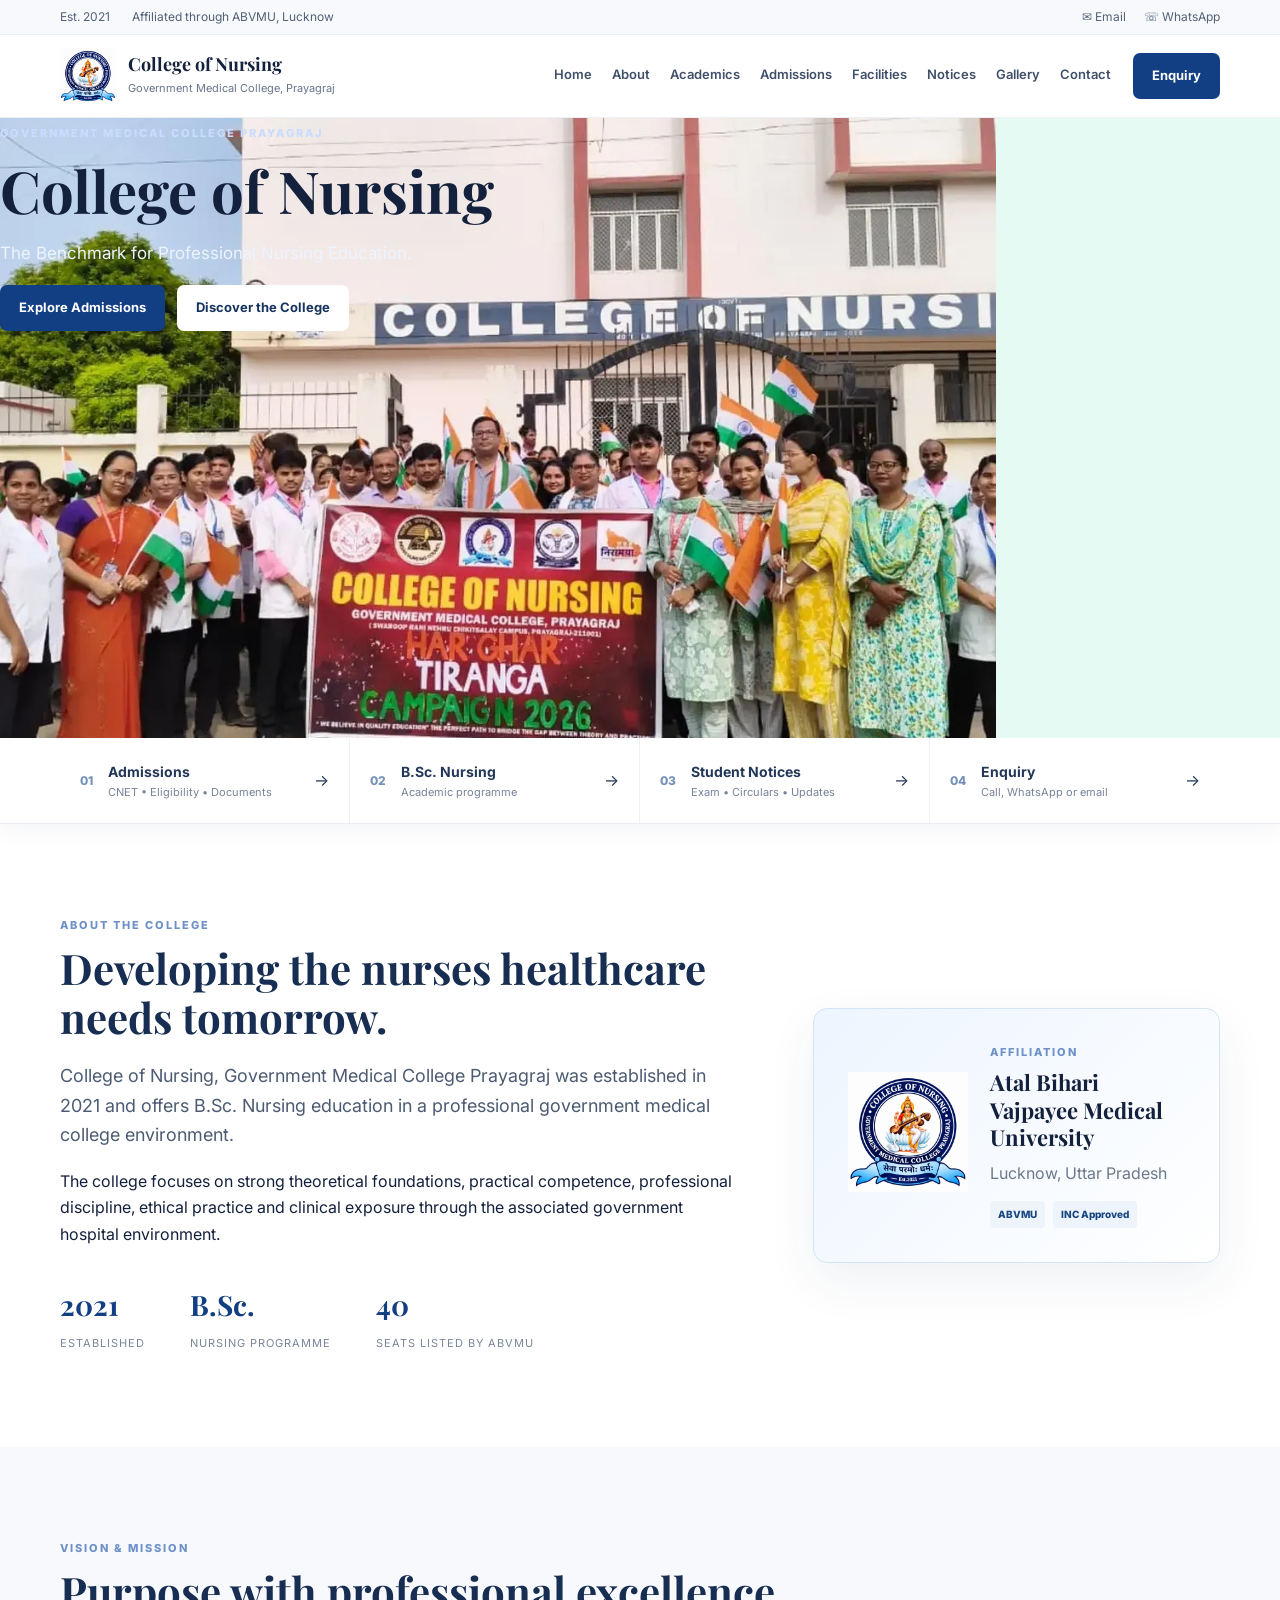
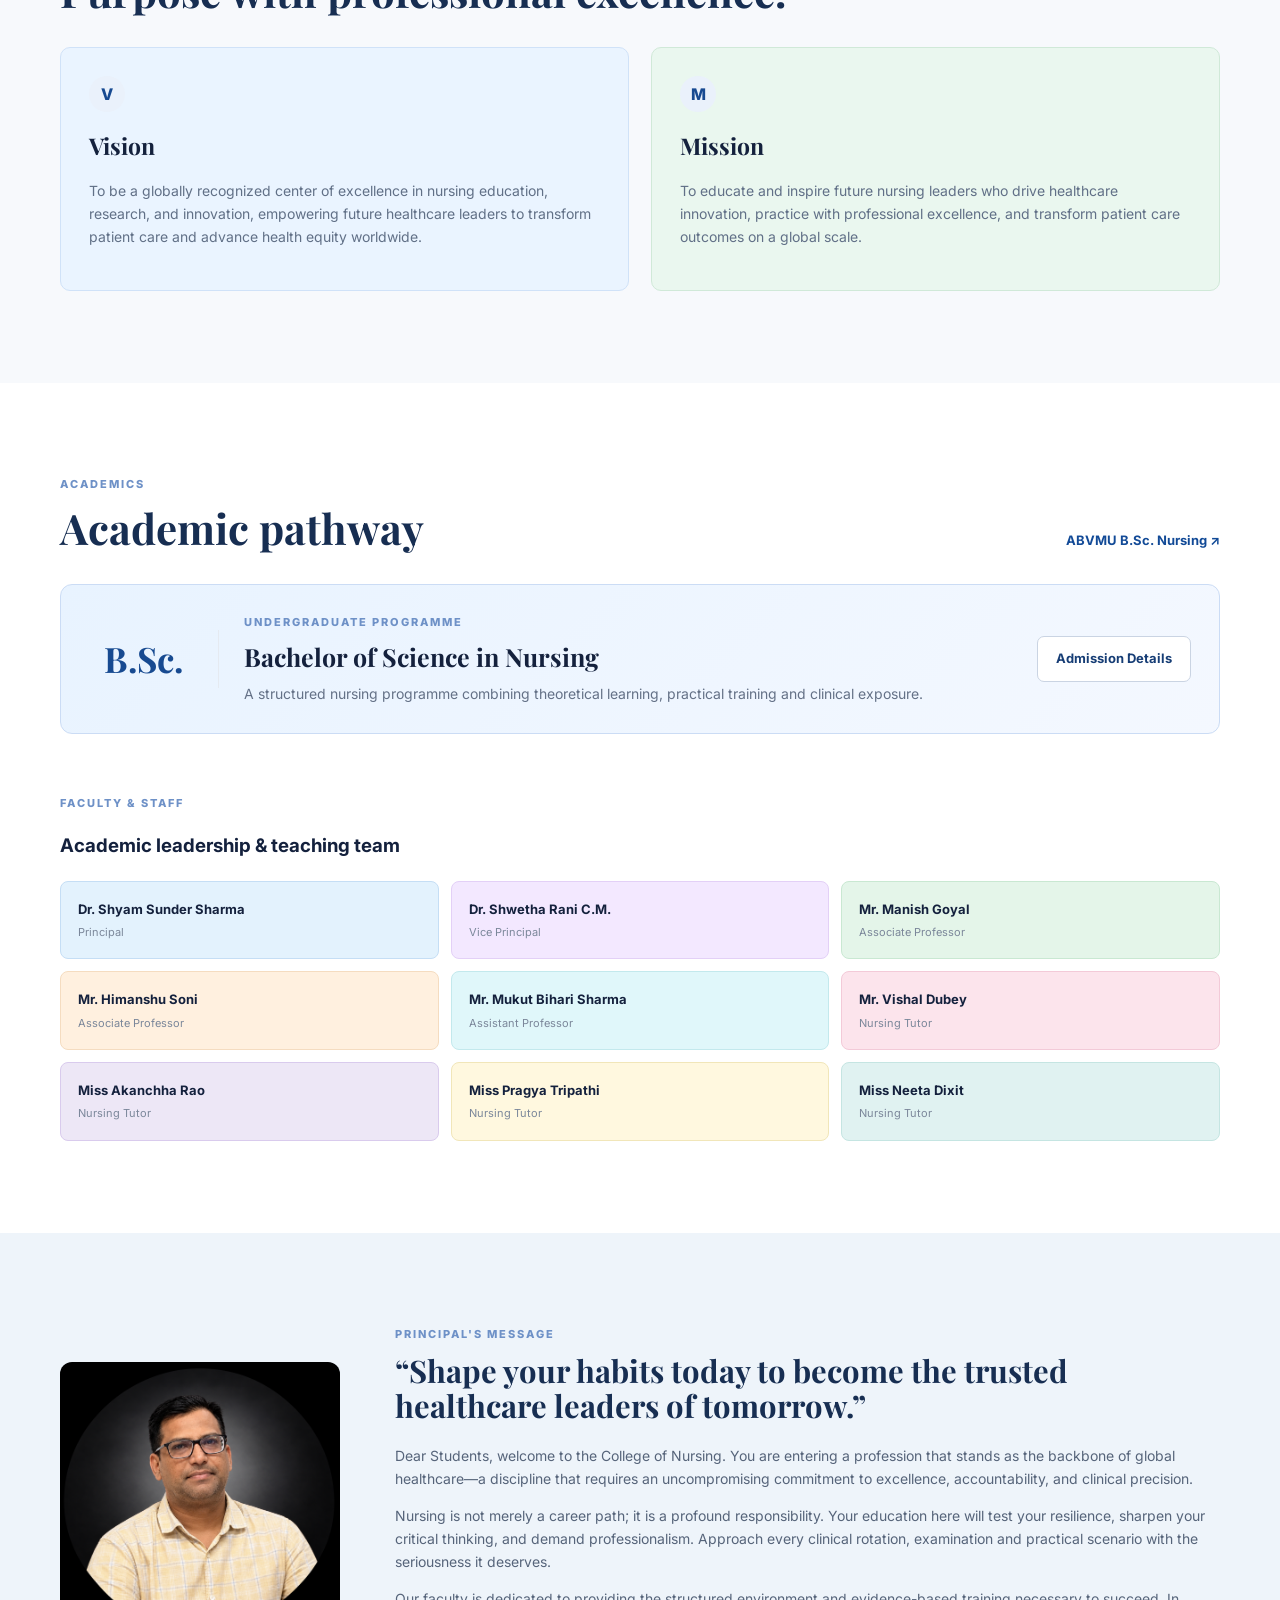
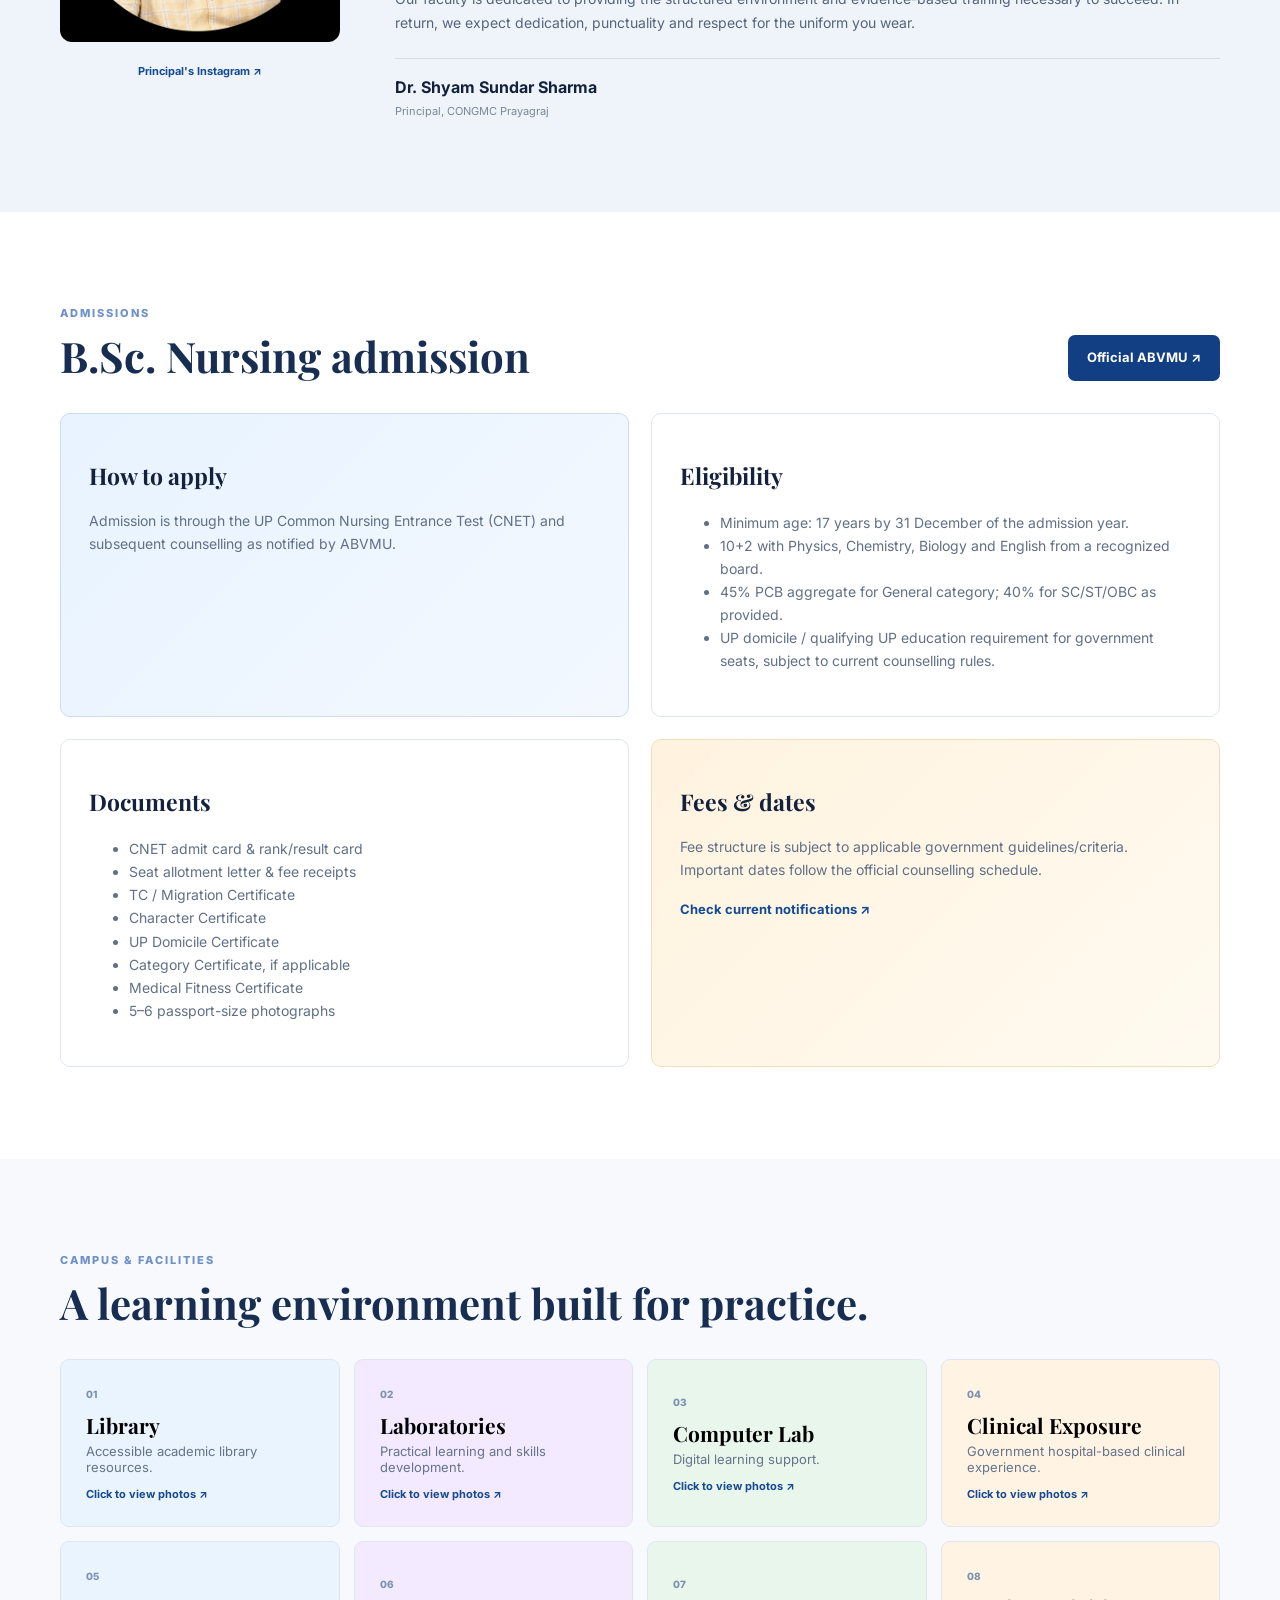
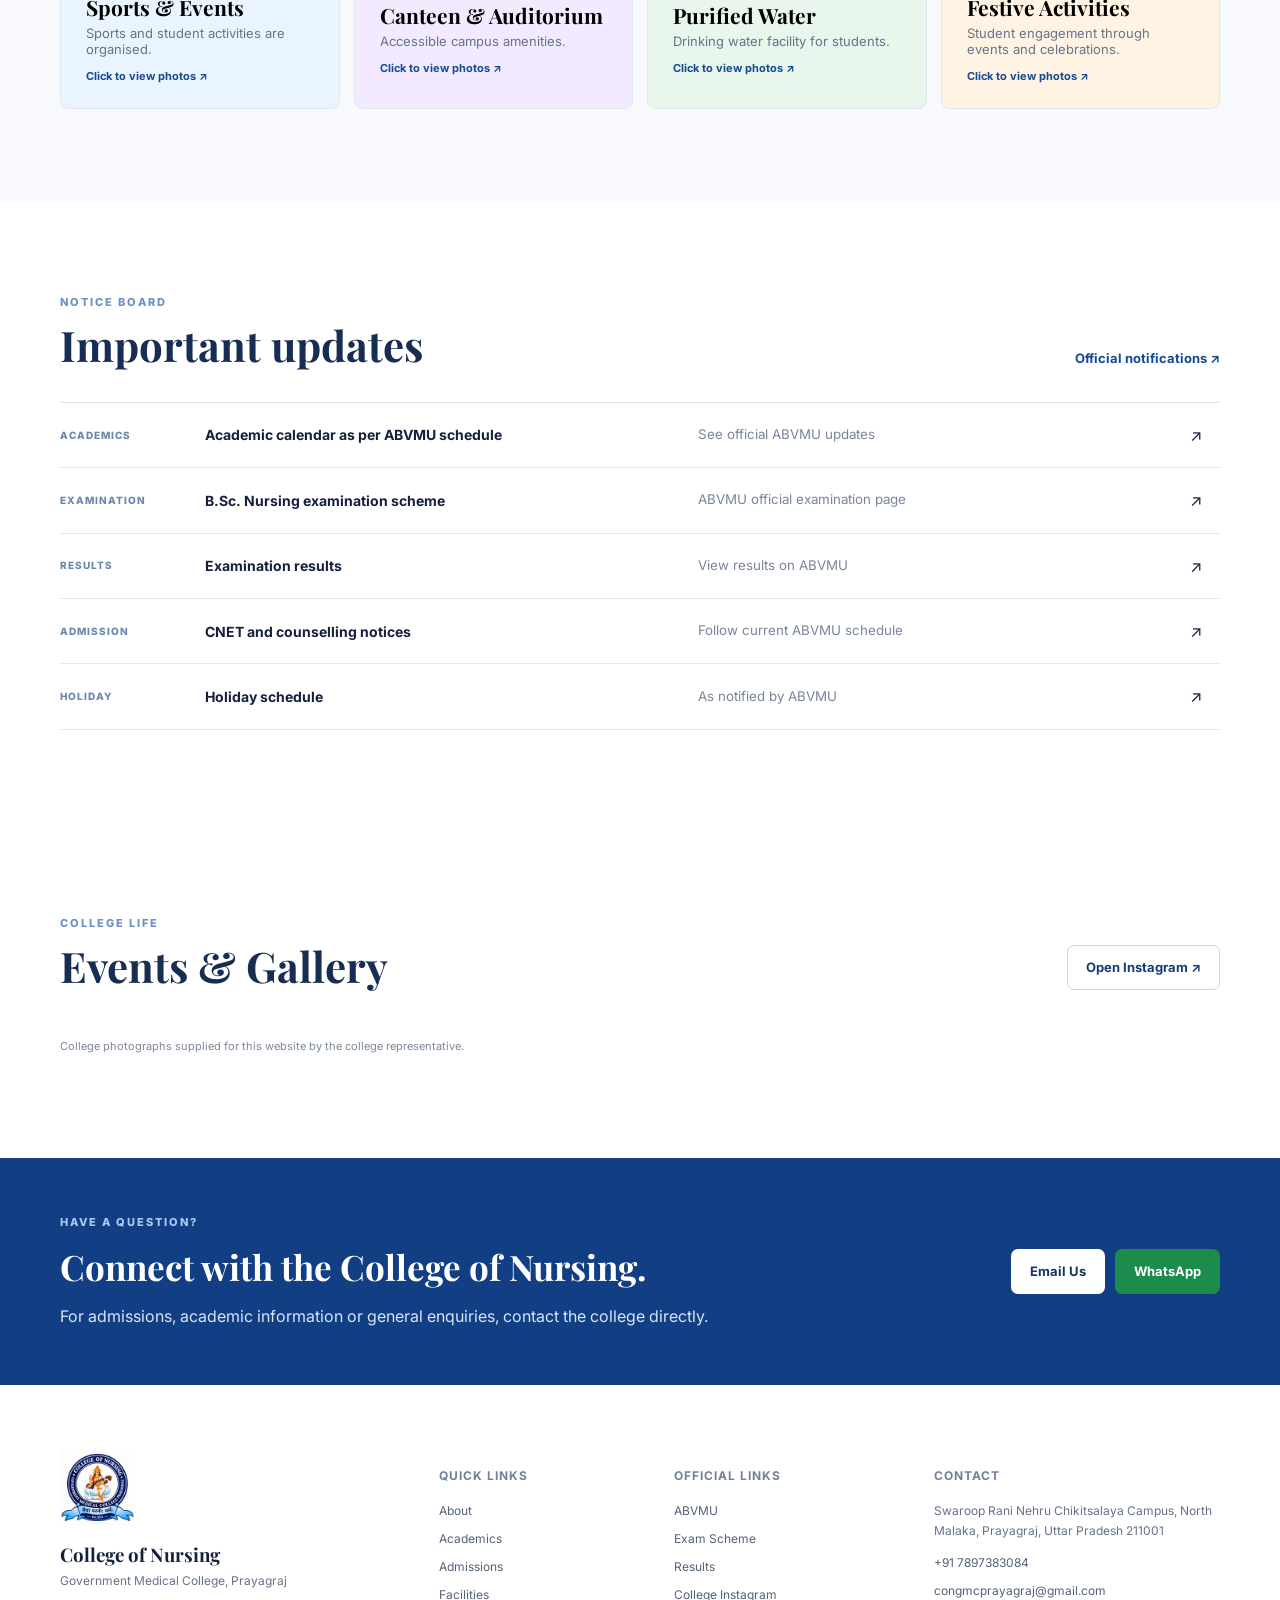
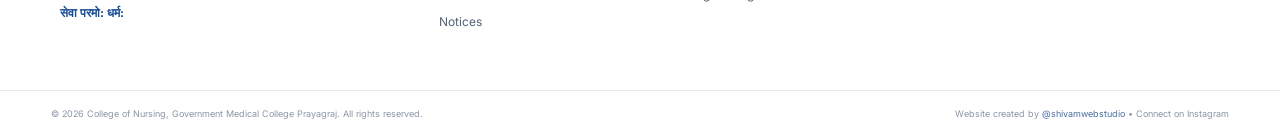
==== commit 0f72102d: "Update index.html" ====
--- a/index.html
+++ b/index.html
@@ -582,15 +582,11 @@
         "college-photo-38.webp",
         "college-photo-39.webp",
         "college-photo-40.webp",
-      ]
-
-    },
-        {
-      name: "Nursing Activities",
-      folder: "gallery/nursing-activities/model-presentations/",
+        "model-presentations/",
       photos: [
         "college-photo-04.webp",
       ]
+
     },
 
     {
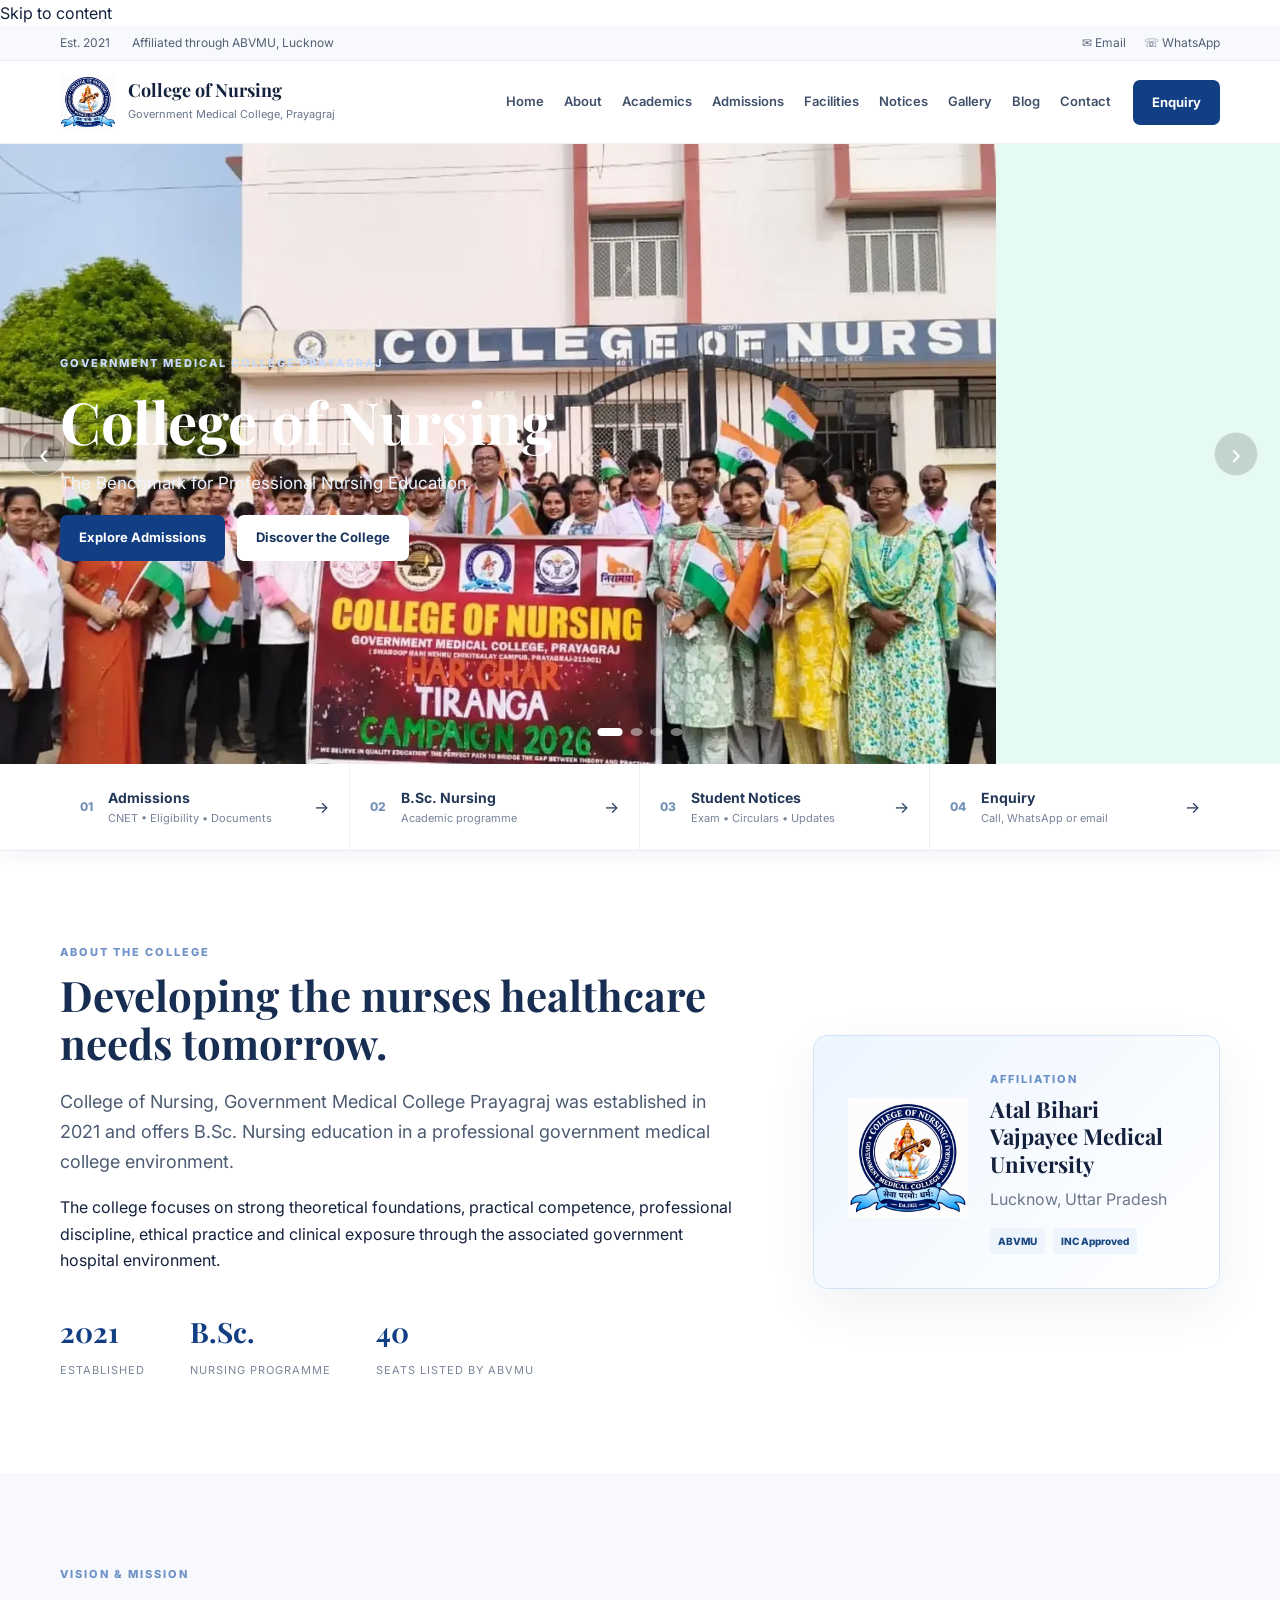
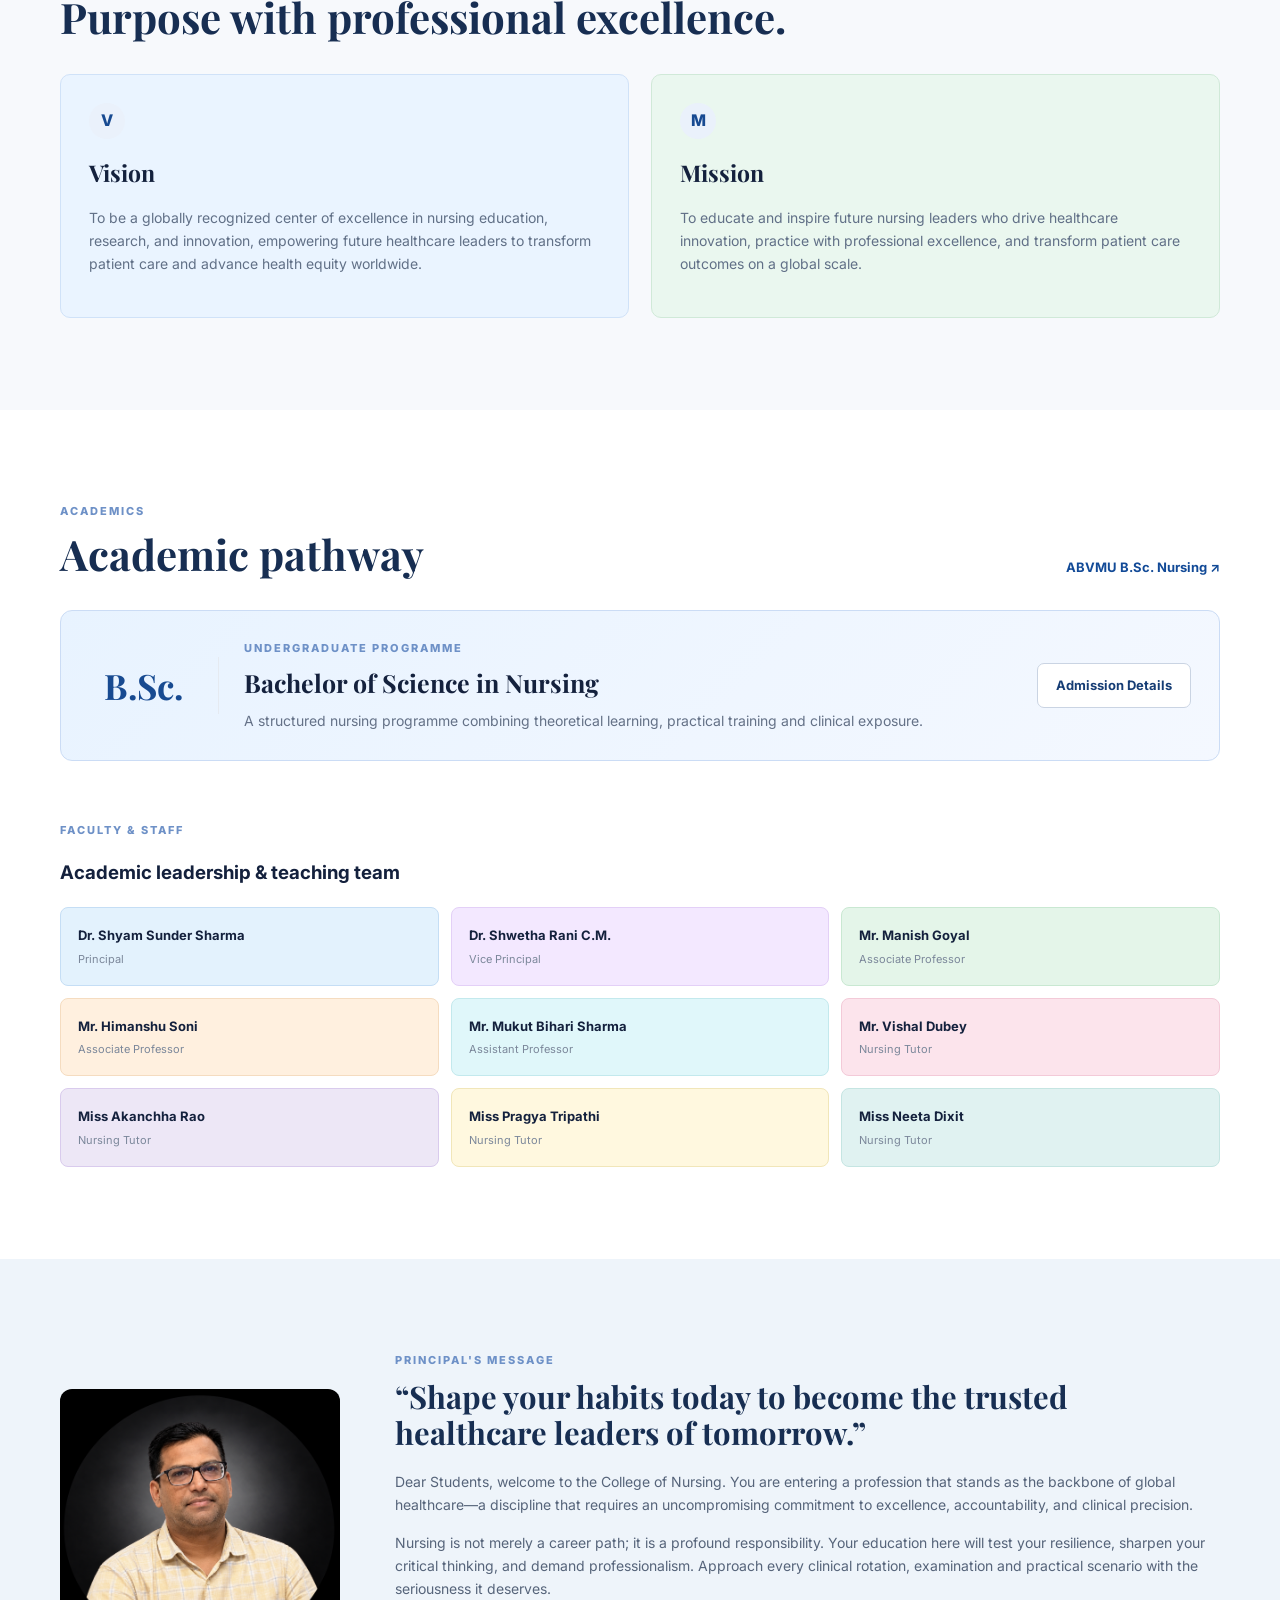
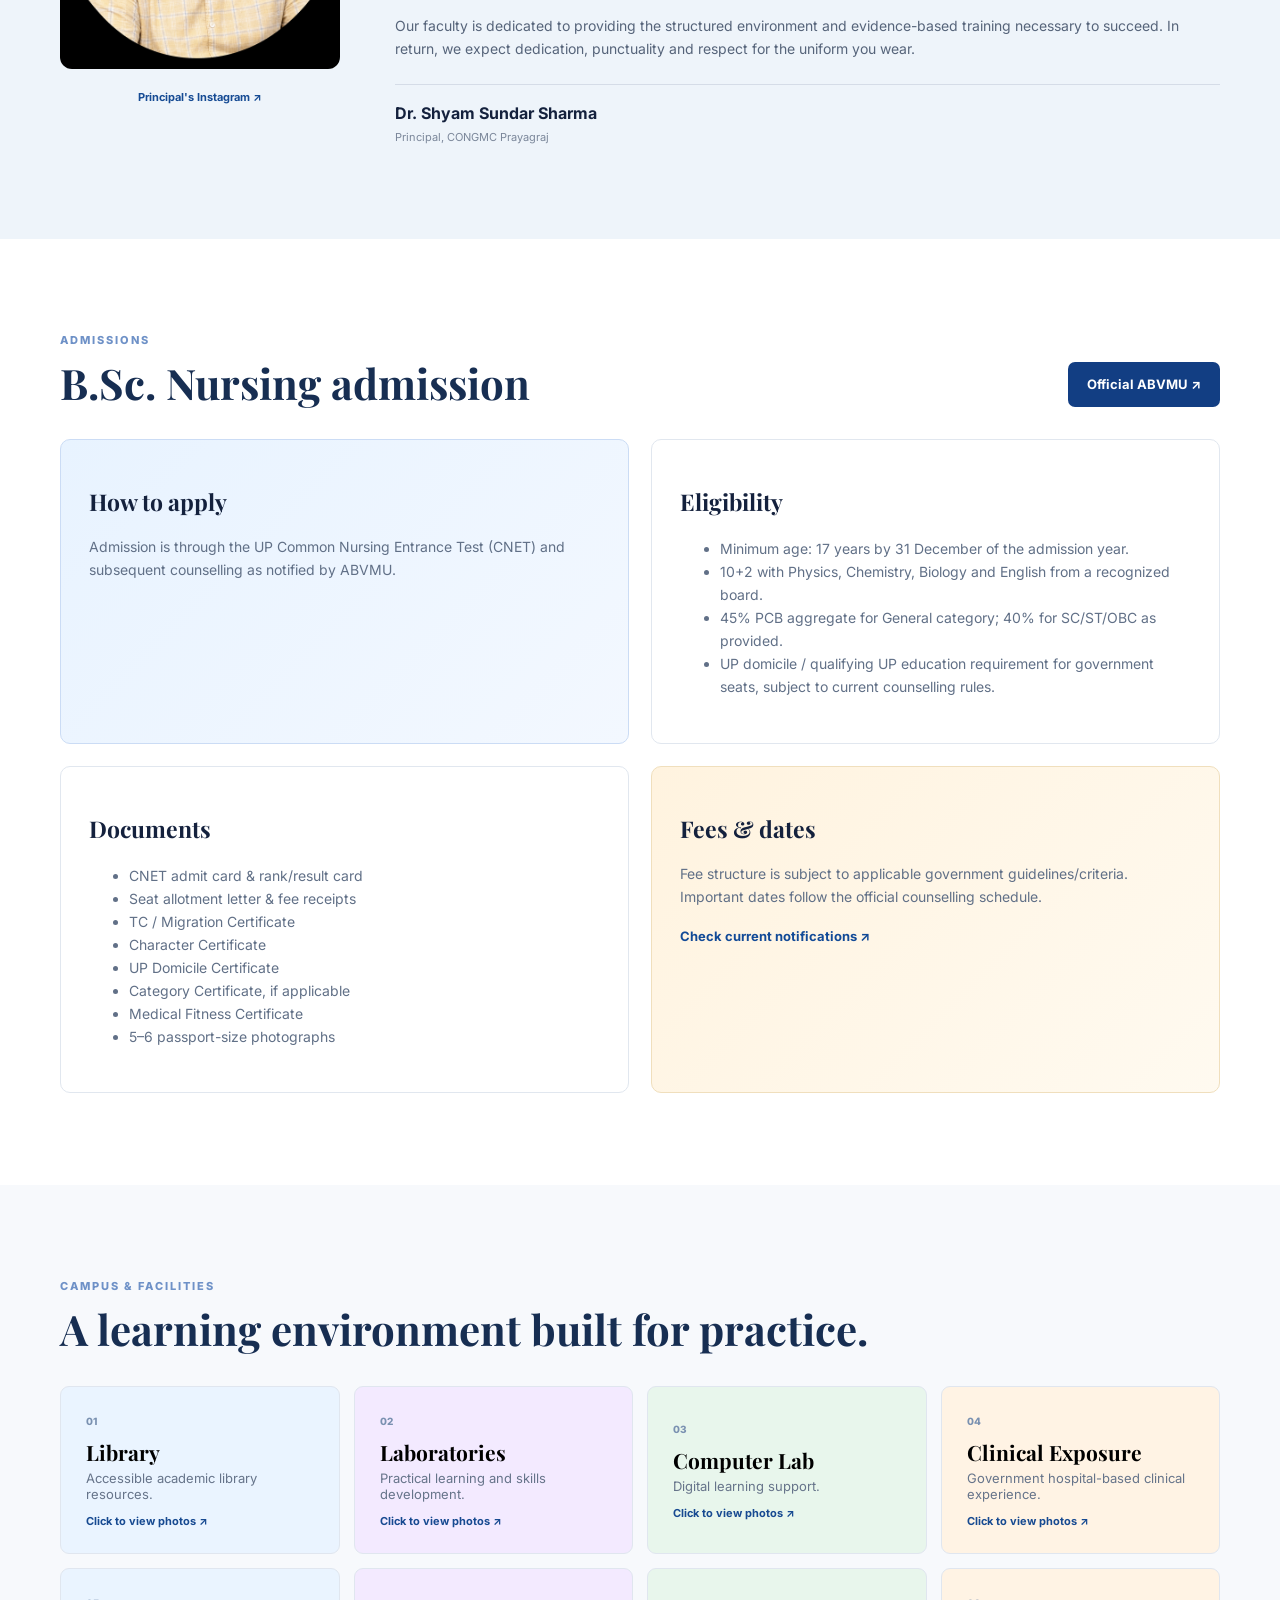
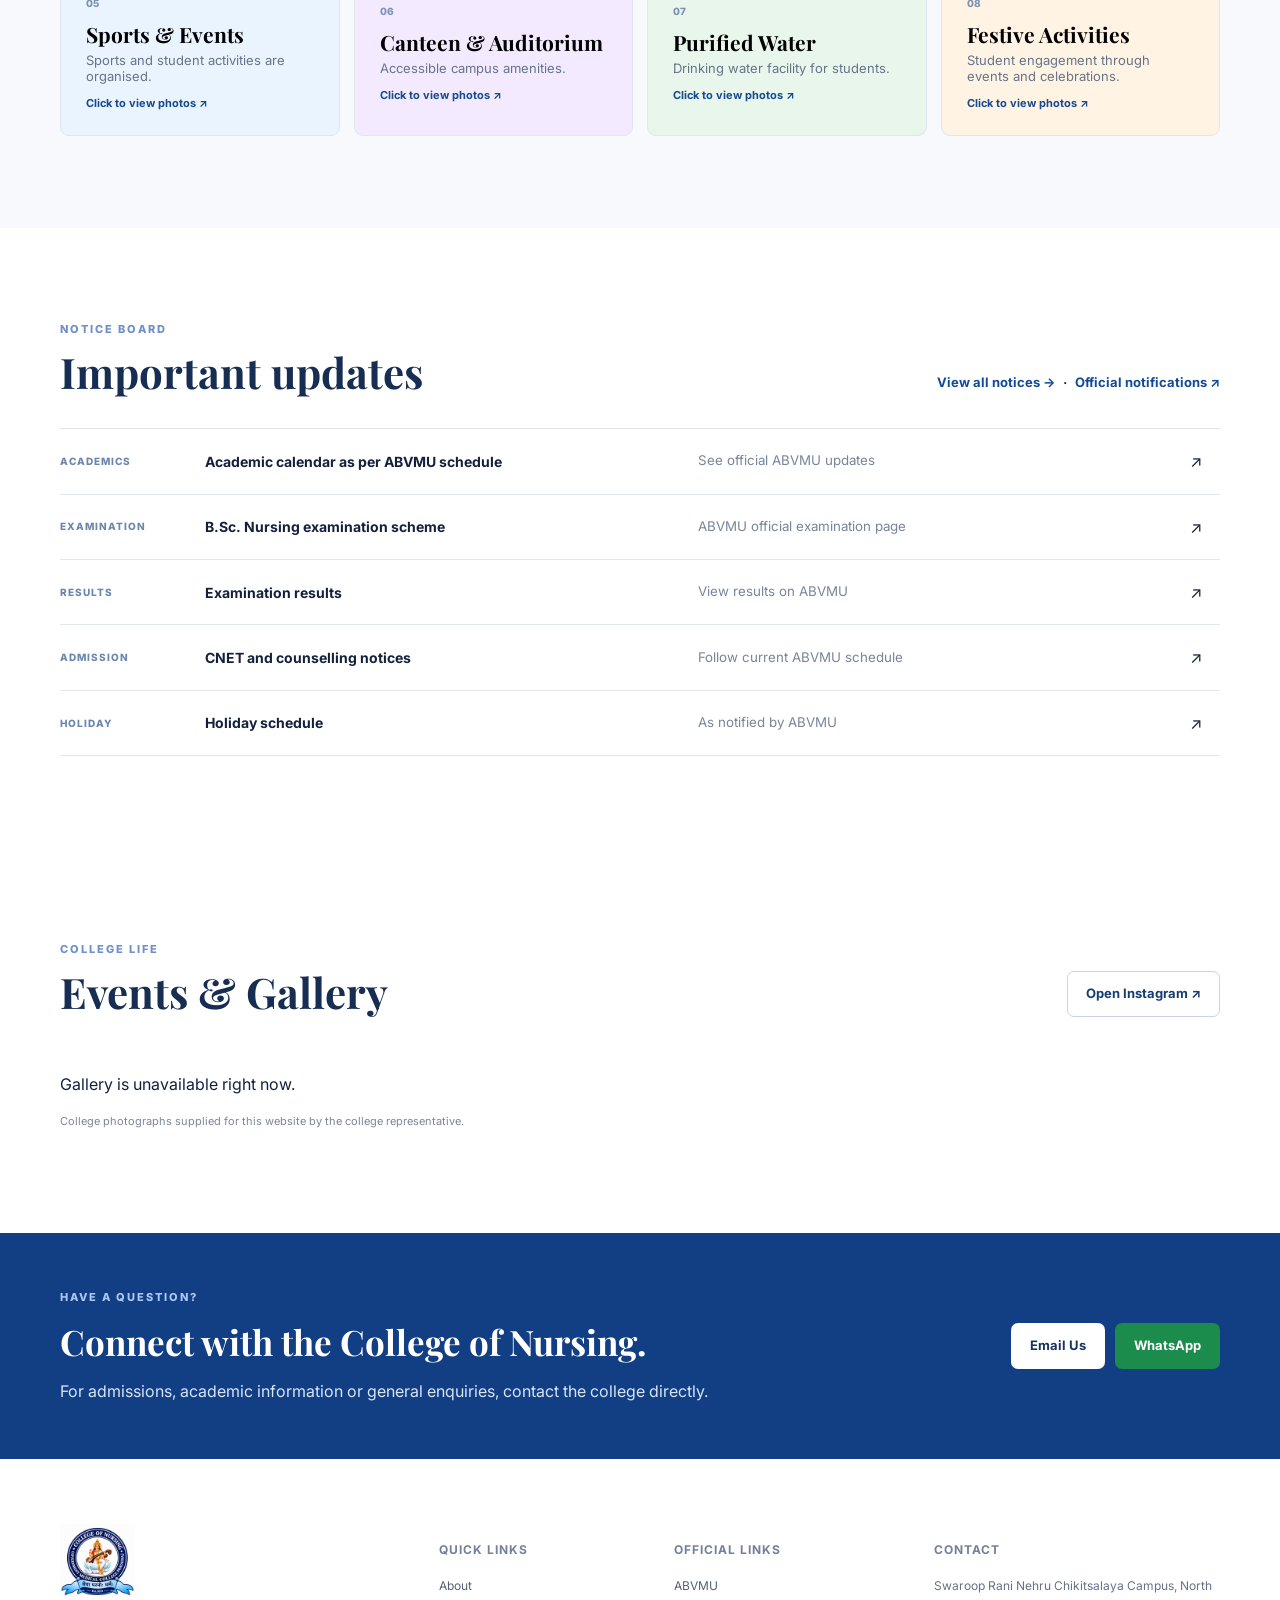
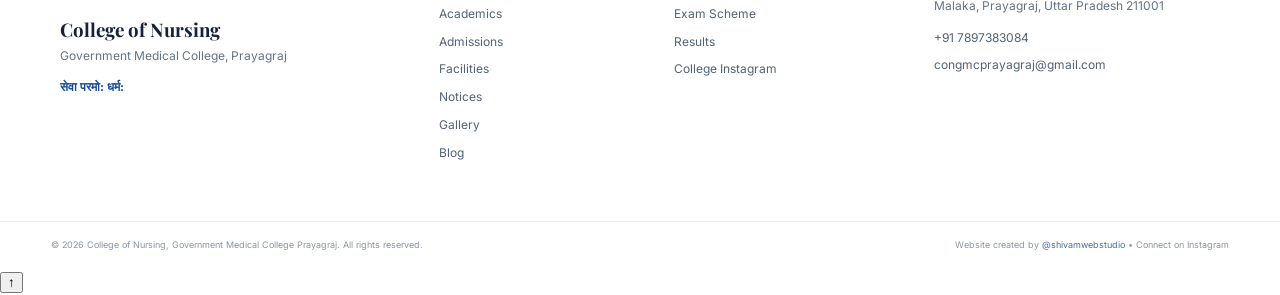
==== commit e80d95bb: "Add files via upload" ====
--- a/index.html
+++ b/index.html
@@ -9,8 +9,25 @@
   <link rel="preconnect" href="https://fonts.gstatic.com" crossorigin>
   <link href="https://fonts.googleapis.com/css2?family=Inter:wght@400;500;600;700&family=Playfair+Display:wght@600;700&display=swap" rel="stylesheet">
   <link rel="stylesheet" href="styles.css">
+  <link rel="stylesheet" href="enhance.css">
+  <link rel="stylesheet" href="gallery.css">
+  <link rel="stylesheet" href="content.css">
+  <link rel="icon" type="image/png" href="college-logo.png">
+  <link rel="canonical" href="https://congmcprayagraj.is-local.org/">
+  <meta name="theme-color" content="#123e83">
+  <meta property="og:type" content="website">
+  <meta property="og:site_name" content="College of Nursing, Government Medical College Prayagraj">
+  <meta property="og:title" content="College of Nursing | Government Medical College Prayagraj">
+  <meta property="og:description" content="B.Sc. Nursing education, academics, admissions, facilities and student information.">
+  <meta property="og:url" content="https://congmcprayagraj.is-local.org/">
+  <meta property="og:image" content="https://congmcprayagraj.is-local.org/college-logo.png">
+  <meta name="twitter:card" content="summary">
+  <script type="application/ld+json">
+  {"@context":"https://schema.org","@type":"CollegeOrUniversity","name":"College of Nursing, Government Medical College, Prayagraj","url":"https://congmcprayagraj.is-local.org/","logo":"https://congmcprayagraj.is-local.org/college-logo.png","foundingDate":"2021","email":"congmcprayagraj@gmail.com","telephone":"+917897383084","address":{"@type":"PostalAddress","streetAddress":"Swaroop Rani Nehru Chikitsalaya Campus, North Malaka","addressLocality":"Prayagraj","addressRegion":"Uttar Pradesh","postalCode":"211001","addressCountry":"IN"},"sameAs":["https://www.instagram.com/college_of_nsg_gmc_prayagraj/"]}
+  </script>
 </head>
 <body>
+  <a class="skip-link" href="#main">Skip to content</a>
   <div class="topbar">
     <div class="container topbar-inner">
       <span>Est. 2021</span>
@@ -40,17 +57,17 @@
         <a href="#facilities">Facilities</a>
         <a href="#notices">Notices</a>
         <a href="#gallery">Gallery</a>
+        <a href="#blog">Blog</a>
         <a href="#contact">Contact</a>
       </nav>
       <a class="btn btn-primary nav-enquiry" href="mailto:congmcprayagraj@gmail.com?subject=Enquiry%20-%20College%20of%20Nursing%20GMC%20Prayagraj">Enquiry</a>
     </div>
   </header>
 
-  <main>
+  <main id="main">
     <section class="hero" aria-label="College highlights">
       <div class="hero-slider">
-        <div class="slide active" style="background-image: url('college-photo-66.png')"
-                  
+        <div class="slide active" style="background-image: url('college-photo-66.png')">
           <div class="container hero-content"><div class="hero-copy">
             <span class="eyebrow">GOVERNMENT MEDICAL COLLEGE PRAYAGRAJ</span>
             <h1>College of Nursing</h1>
@@ -58,7 +75,7 @@
             <div class="hero-actions"><a class="btn btn-primary" href="#admissions">Explore Admissions</a><a class="btn btn-light" href="#about">Discover the College</a></div>
           </div></div>
         </div>
-        <div class="slide" style="background-image: url('college-photo-67.png')"
+        <div class="slide" style="background-image: url('college-photo-67.png')">
           <div class="container hero-content"><div class="hero-copy">
             <span class="eyebrow">LEARNING • LEADERSHIP • SERVICE</span>
             <h2>Learn. Serve. Lead.</h2>
@@ -66,7 +83,7 @@
             <div class="hero-actions"><a class="btn btn-primary" href="#academics">View Academics</a><a class="btn btn-light" href="#facilities">Campus Facilities</a></div>
           </div></div>
         </div>
-        <div class="slide" style="background-image: url('college-photo-68.png')"
+        <div class="slide" style="background-image: url('college-photo-68.png')">
           <div class="container hero-content"><div class="hero-copy">
             <span class="eyebrow">B.SC. NURSING</span>
             <h2>Practice with Confidence</h2>
@@ -74,9 +91,14 @@
             <div class="hero-actions"><a class="btn btn-primary" href="#admissions">Admission Information</a><a class="btn btn-light" href="#contact">Contact Us</a></div>
           </div></div>
         </div>
-      <div class="slide" style="background-image: url('college-photo-69.png')"
-          <div class="container hero-content"><div class="hero-copy">
-          </div>
+      <div class="slide" style="background-image: url('college-photo-69.png')" role="img" aria-label="College of Nursing campus">
+        </div>
+        <div class="slider-dots" aria-label="Slide selector">
+          <button class="dot active" type="button" aria-label="Slide 1"></button>
+          <button class="dot" type="button" aria-label="Slide 2"></button>
+          <button class="dot" type="button" aria-label="Slide 3"></button>
+          <button class="dot" type="button" aria-label="Slide 4"></button>
+        </div>
         <button class="slider-btn prev" type="button" aria-label="Previous slide">‹</button>
         <button class="slider-btn next" type="button" aria-label="Next slide">›</button>
       </div>
@@ -105,7 +127,7 @@
           </div>
         </div>
         <div class="about-card">
-          <div class="seal"><img src="college-logo.png" alt="College seal"></div>
+          <div class="seal"><img src="college-logo.png" alt="College seal" loading="lazy"></div>
           <div>
             <div class="mini-label">AFFILIATION</div>
             <h3>Atal Bihari Vajpayee Medical University</h3>
@@ -160,7 +182,7 @@
     <section class="section principal-section">
       <div class="container principal-card">
         <div class="principal-photo">
-          <img src="principal-photo.png" alt="Principal" style="width:100%; height:100%; object-fit:cover; border-radius:12px;">
+          <img src="principal-photo.png" alt="Principal, College of Nursing GMC Prayagraj" loading="lazy" style="width:100%; height:100%; object-fit:cover; border-radius:12px;">
           <a href="https://www.instagram.com/shyamsharma9773/" target="_blank" rel="noopener">Principal's Instagram ↗</a>
         </div>
         <div class="principal-message">
@@ -261,10 +283,10 @@
 </section>
 
 <!-- FACILITY IMAGE POPUP -->
-<div class="facility-popup" id="facilityPopup">
+<div class="facility-popup" id="facilityPopup" role="dialog" aria-modal="true" aria-labelledby="popupTitle">
   <div class="facility-popup-content">
 
-    <button class="popup-close" id="popupClose">&times;</button>
+    <button class="popup-close" id="popupClose" aria-label="Close">&times;</button>
 
     <h2 id="popupTitle">Library</h2>
 
@@ -272,13 +294,11 @@
 
   </div>
 </div>
-    
-    </section>
 
     <section class="section" id="notices">
       <div class="container">
-        <div class="section-heading"><div><div class="section-kicker">NOTICE BOARD</div><h2>Important updates</h2></div><a class="text-link" href="https://abvmuup.edu.in/" target="_blank" rel="noopener">Official notifications ↗</a></div>
-        <div class="notice-board">
+        <div class="section-heading"><div><div class="section-kicker">NOTICE BOARD</div><h2>Important updates</h2></div><div class="section-links"><a class="text-link" href="notices.html">View all notices →</a> <span aria-hidden="true">&nbsp;·&nbsp;</span> <a class="text-link" href="https://abvmuup.edu.in/" target="_blank" rel="noopener">Official notifications ↗</a></div></div>
+        <div class="notice-board" id="noticeList" data-mode="home" data-limit="6">
           <a href="https://abvmuup.edu.in/" target="_blank" rel="noopener"><span>ACADEMICS</span><b>Academic calendar as per ABVMU schedule</b><small>See official ABVMU updates</small>↗</a>
           <a href="https://abvmuup.edu.in/examination_scheme_bscnursing.php" target="_blank" rel="noopener"><span>EXAMINATION</span><b>B.Sc. Nursing examination scheme</b><small>ABVMU official examination page</small>↗</a>
           <a href="https://abvmuup.edu.in/exam-result.php" target="_blank" rel="noopener"><span>RESULTS</span><b>Examination results</b><small>View results on ABVMU</small>↗</a>
@@ -288,76 +308,53 @@
       </div>
     </section>
 <section class="section gallery-section" id="gallery">
-
   <div class="container">
-
     <div class="section-heading">
       <div>
         <div class="section-kicker">COLLEGE LIFE</div>
-        <h2>Events & Gallery</h2>
-      </div>
-
-      <a class="btn btn-outline"
-         href="https://www.instagram.com/college_of_nsg_gmc_prayagraj/"
-         target="_blank" rel="noopener">
-        Open Instagram ↗
-      </a>
-    </div>
-
-    <!-- Album Folders -->
-    <div id="galleryAlbums" class="gallery-albums"></div>
-
-    <!-- Selected Album -->
-    <div id="galleryAlbumView" class="gallery-album-view" hidden>
-
-      <button class="btn btn-outline gallery-back"
-              id="galleryBack">
-        ← Back to Albums
-      </button>
-
-      <h2 id="galleryAlbumTitle"></h2>
-
-      <div id="galleryPhotos" class="gallery-grid real-gallery"></div>
-
-    </div>
-
-    <p class="gallery-note">
-      College photographs supplied for this website by the college representative.
-    </p>
-
+        <h2>Events &amp; Gallery</h2>
+      </div>
+      <a class="btn btn-outline" href="https://www.instagram.com/college_of_nsg_gmc_prayagraj/" target="_blank" rel="noopener">Open Instagram ↗</a>
+    </div>
+
+    <nav class="gal-crumbs" id="galBreadcrumb" aria-label="Gallery breadcrumb"></nav>
+    <div class="gal-toolbar" id="galToolbar" hidden>
+      <button class="btn btn-outline" id="galBack" type="button">← Back</button>
+      <div><h3 id="galTitle"></h3><p id="galMeta"></p></div>
+    </div>
+
+    <div class="gal-stage" id="galStage">
+      <div class="gal-grid" id="galFolders"></div>
+      <h4 class="gal-head" id="galPhotosHead" hidden></h4>
+      <div class="gal-photos" id="galPhotos" hidden></div>
+    </div>
+    <noscript><p class="gallery-note">Please enable JavaScript to browse the photo albums, or visit our Instagram page.</p></noscript>
+
+    <p class="gallery-note">College photographs supplied for this website by the college representative.</p>
   </div>
-
 </section>
 
-<!-- Full Size Photo Popup -->
-<div class="gallery-lightbox" id="galleryLightbox">
-
-  <button class="gallery-lightbox-close" id="galleryClose">&times;</button>
-
-  <button class="gallery-lightbox-prev" id="galleryPrev">&#10094;</button>
-
+<!-- Gallery full-size photo viewer (single instance) -->
+<div class="gallery-lightbox" id="galleryLightbox" role="dialog" aria-modal="true" aria-label="Photo viewer" aria-hidden="true">
+  <button class="gallery-lightbox-close" id="galleryClose" type="button" aria-label="Close photo viewer">&times;</button>
+  <button class="gallery-lightbox-prev" id="galleryPrev" type="button" aria-label="Previous photo">&#10094;</button>
   <div class="gallery-lightbox-content">
-    <img id="galleryLightboxImage" src="" alt="College photograph">
-    <div class="gallery-lightbox-counter" id="galleryCounter"></div>
+    <img id="galleryLightboxImage" alt="">
+    <div class="gallery-lightbox-counter" id="galleryCounter" aria-live="polite"></div>
   </div>
-
-  <button class="gallery-lightbox-next" id="galleryNext">&#10095;</button>
-
+  <button class="gallery-lightbox-next" id="galleryNext" type="button" aria-label="Next photo">&#10095;</button>
 </div>
 
-<!-- Gallery Image Popup -->
-<div class="gallery-lightbox" id="galleryLightbox">
-  <button class="gallery-lightbox-close" id="galleryClose">&times;</button>
-
-  <button class="gallery-lightbox-prev" id="galleryPrev">&#10094;</button>
-
-  <div class="gallery-lightbox-content">
-    <img id="galleryLightboxImage" src="" alt="College gallery photograph">
-    <div class="gallery-lightbox-counter" id="galleryCounter"></div>
-  </div>
-
-  <button class="gallery-lightbox-next" id="galleryNext">&#10095;</button>
-</div>
+    <section class="section section-soft" id="blog">
+      <div class="container">
+        <div class="section-heading">
+          <div><div class="section-kicker">NEWS &amp; UPDATES</div><h2>Blog &amp; college updates</h2></div>
+          <a class="text-link" href="blog.html">View all articles →</a>
+        </div>
+        <div class="blog-grid" id="blogPreview" data-limit="3"></div>
+      </div>
+    </section>
+
     <section class="cta">
       <div class="container cta-inner">
         <div><div class="section-kicker">HAVE A QUESTION?</div><h2>Connect with the College of Nursing.</h2><p>For admissions, academic information or general enquiries, contact the college directly.</p></div>
@@ -369,12 +366,12 @@
   <footer id="contact">
     <div class="container footer-grid">
       <div class="footer-brand">
-        <img src="college-logo.png" alt="College logo">
+        <img src="college-logo.png" alt="College logo" loading="lazy">
         <h3>College of Nursing</h3>
         <p>Government Medical College, Prayagraj</p>
         <p class="motto">सेवा परमो: धर्म:</p>
       </div>
-      <div><h4>Quick Links</h4><a href="#about">About</a><a href="#academics">Academics</a><a href="#admissions">Admissions</a><a href="#facilities">Facilities</a><a href="#notices">Notices</a></div>
+      <div><h4>Quick Links</h4><a href="#about">About</a><a href="#academics">Academics</a><a href="#admissions">Admissions</a><a href="#facilities">Facilities</a><a href="#notices">Notices</a><a href="#gallery">Gallery</a><a href="#blog">Blog</a></div>
       <div><h4>Official Links</h4><a href="https://abvmuup.edu.in/" target="_blank" rel="noopener">ABVMU</a><a href="https://abvmuup.edu.in/examination_scheme_bscnursing.php" target="_blank" rel="noopener">Exam Scheme</a><a href="https://abvmuup.edu.in/exam-result.php" target="_blank" rel="noopener">Results</a><a href="https://www.instagram.com/college_of_nsg_gmc_prayagraj/" target="_blank" rel="noopener">College Instagram</a></div>
       <div><h4>Contact</h4><p>Swaroop Rani Nehru Chikitsalaya Campus, North Malaka, Prayagraj, Uttar Pradesh 211001</p><a href="tel:+917897383084">+91 7897383084</a><a href="mailto:congmcprayagraj@gmail.com">congmcprayagraj@gmail.com</a></div>
     </div>
@@ -385,6 +382,13 @@
   </footer>
 
   <script src="script.js"></script>
+  <script src="enhance.js" defer></script>
+  <script src="data/gallery-manifest.js" defer></script>
+  <script src="data/notices.js" defer></script>
+  <script src="notices.js" defer></script>
+  <script src="data/blog.js" defer></script>
+  <script src="blog.js" defer></script>
+  <script src="gallery.js" defer></script>
 <script>
 const facilityCards = document.querySelectorAll('.facility-trigger');
 
@@ -413,408 +417,5 @@
   }
 });
 </script>
-<script>
-document.addEventListener("DOMContentLoaded", function () {
-
-  const galleryImages = Array.from(
-    document.querySelectorAll("#gallery .gallery-card img")
-  );
-
-  const lightbox = document.getElementById("galleryLightbox");
-  const lightboxImage = document.getElementById("galleryLightboxImage");
-  const closeBtn = document.getElementById("galleryClose");
-  const prevBtn = document.getElementById("galleryPrev");
-  const nextBtn = document.getElementById("galleryNext");
-  const counter = document.getElementById("galleryCounter");
-
-  if (!lightbox || !lightboxImage || !galleryImages.length) return;
-
-  let currentIndex = 0;
-  let touchStartX = 0;
-
-  function showImage(index) {
-    currentIndex = (index + galleryImages.length) % galleryImages.length;
-
-    const selectedImage = galleryImages[currentIndex];
-
-    lightboxImage.src = selectedImage.currentSrc || selectedImage.src;
-    lightboxImage.alt = selectedImage.alt || "College gallery photograph";
-
-    counter.textContent =
-      (currentIndex + 1) + " / " + galleryImages.length;
-  }
-
-  function openGallery(index) {
-    showImage(index);
-    lightbox.classList.add("active");
-    document.body.style.overflow = "hidden";
-  }
-
-  function closeGallery() {
-    lightbox.classList.remove("active");
-    lightboxImage.src = "";
-    document.body.style.overflow = "";
-  }
-
-  function nextImage() {
-    showImage(currentIndex + 1);
-  }
-
-  function prevImage() {
-    showImage(currentIndex - 1);
-  }
-
-  galleryImages.forEach((img, index) => {
-    img.addEventListener("click", function(event) {
-      event.preventDefault();
-      event.stopPropagation();
-      openGallery(index);
-    });
-  });
-
-  closeBtn.addEventListener("click", closeGallery);
-  nextBtn.addEventListener("click", nextImage);
-  prevBtn.addEventListener("click", prevImage);
-
-  lightbox.addEventListener("click", function(event) {
-    if (event.target === lightbox) {
-      closeGallery();
-    }
-  });
-
-  document.addEventListener("keydown", function(event) {
-    if (!lightbox.classList.contains("active")) return;
-
-    if (event.key === "Escape") closeGallery();
-    if (event.key === "ArrowRight") nextImage();
-    if (event.key === "ArrowLeft") prevImage();
-  });
-
-  lightbox.addEventListener("touchstart", function(event) {
-    touchStartX = event.changedTouches[0].screenX;
-  }, { passive: true });
-
-  lightbox.addEventListener("touchend", function(event) {
-    const touchEndX = event.changedTouches[0].screenX;
-    const difference = touchEndX - touchStartX;
-
-    if (Math.abs(difference) > 50) {
-      if (difference < 0) {
-        nextImage();
-      } else {
-        prevImage();
-      }
-    }
-  }, { passive: true });
-
-});
-</script>
-  <script>
-document.addEventListener("DOMContentLoaded", function () {
-
-  // ADD YOUR ALBUMS AND PHOTOS HERE
-
-  const albums = [
-
-    {
-      name: "Independence Day",
-      folder: "gallery/independence-day/",
-      photos: [
-        "college-photo-01.webp",
-        "college-photo-11.webp",
-        "college-photo-12.webp",
-        "college-photo-13.webp",
-        "college-photo-14.webp",
-        "college-photo-15.webp",
-        "college-photo-16.webp",
-        "college-photo-41.webp",
-        "college-photo-42.webp",
-      ]
-    },
-
-    {
-      name: "Republic Day",
-      folder: "gallery/republic-day/",
-      photos: [
-        "college-photo-14.webp",
-      ]
-    },
-
-    {
-      name: "Annual Function",
-      folder: "gallery/annual-function/",
-      photos: [
-        "photo-01.webp",
-        "photo-02.webp"
-      ]
-    },
-
-    {
-      name: "Sports Events",
-      folder: "gallery/sports-events/",
-      photos: [
-        "photo-01.webp",
-        "photo-02.webp"
-      ]
-    },
-
-    {
-      name: "Freshers Party",
-      folder: "gallery/freshers-party/",
-      photos: [
-        "photo-01.webp",
-        "photo-02.webp"
-      ]
-    },
-
-    {
-      name: "Nursing Activities",
-      folder: "gallery/nursing-activities/",
-      photos: [
-        "college-photo-02.webp",
-        "college-photo-30.webp",
-        "college-photo-32.webp",
-        "college-photo-33.webp",
-        "college-photo-34.webp",
-        "college-photo-35.webp",
-        "college-photo-36.webp",
-        "college-photo-37.webp",
-        "college-photo-38.webp",
-        "college-photo-39.webp",
-        "college-photo-40.webp",
-        "model-presentations/",
-      photos: [
-        "college-photo-04.webp",
-      ]
-
-    },
-
-    {
-      name: "Special Events",
-      folder: "gallery/special-events/Lamp-lighting/",
-        photos: [
-        "college-photo-08.webp",
-        "college-photo-18.webp",
-        "college-photo-21.webp",
-        "college-photo-22.webp",
-        "college-photo-23.webp",
-        "college-photo-24.webp",
-        "college-photo-25.webp",
-        "college-photo-26.webp",
-        "college-photo-27.webp",
-        "college-photo-28.webp",
-        "college-photo-54.webp",
-      ]
-    }
-
-  ];
-
-  const albumsContainer = document.getElementById("galleryAlbums");
-  const albumView = document.getElementById("galleryAlbumView");
-  const photosContainer = document.getElementById("galleryPhotos");
-  const albumTitle = document.getElementById("galleryAlbumTitle");
-  const backButton = document.getElementById("galleryBack");
-
-  const lightbox = document.getElementById("galleryLightbox");
-  const lightboxImage = document.getElementById("galleryLightboxImage");
-  const closeBtn = document.getElementById("galleryClose");
-  const prevBtn = document.getElementById("galleryPrev");
-  const nextBtn = document.getElementById("galleryNext");
-  const counter = document.getElementById("galleryCounter");
-
-  let currentPhotos = [];
-  let currentIndex = 0;
-  let touchStartX = 0;
-
-  // CREATE ALBUM FOLDERS
-
-  albums.forEach((album, albumIndex) => {
-
-    const card = document.createElement("div");
-    card.className = "gallery-album-card";
-
-    const cover = document.createElement("img");
-    cover.src = album.folder + album.photos[0];
-    cover.alt = album.name;
-
-    const info = document.createElement("div");
-    info.className = "gallery-album-info";
-
-    const heading = document.createElement("h3");
-    heading.textContent = album.name;
-
-    const count = document.createElement("p");
-    count.textContent = album.photos.length + " Photos";
-
-    info.appendChild(heading);
-    info.appendChild(count);
-
-    card.appendChild(cover);
-    card.appendChild(info);
-
-    card.addEventListener("click", function () {
-      openAlbum(albumIndex);
-    });
-
-    albumsContainer.appendChild(card);
-
-  });
-
-  // OPEN ALBUM
-
-  function openAlbum(index) {
-
-    const album = albums[index];
-
-    currentPhotos = album.photos.map(photo => album.folder + photo);
-
-    albumTitle.textContent = album.name;
-
-    photosContainer.innerHTML = "";
-
-    currentPhotos.forEach((photo, photoIndex) => {
-
-      const card = document.createElement("div");
-      card.className = "gallery-photo-card";
-
-      const img = document.createElement("img");
-      img.src = photo;
-      img.alt = album.name + " photograph " + (photoIndex + 1);
-
-      card.appendChild(img);
-
-      card.addEventListener("click", function () {
-        openPhoto(photoIndex);
-      });
-
-      photosContainer.appendChild(card);
-
-    });
-
-    albumsContainer.hidden = true;
-    albumView.hidden = false;
-
-  }
-
-  // BACK TO ALBUMS
-
-  backButton.addEventListener("click", function () {
-
-    albumView.hidden = true;
-    albumsContainer.hidden = false;
-
-    currentPhotos = [];
-
-  });
-
-  // OPEN FULL SIZE PHOTO
-
-  function openPhoto(index) {
-
-    currentIndex = index;
-
-    showPhoto();
-
-    lightbox.classList.add("active");
-    document.body.style.overflow = "hidden";
-
-  }
-
-  function showPhoto() {
-
-    lightboxImage.src = currentPhotos[currentIndex];
-
-    counter.textContent =
-      (currentIndex + 1) + " / " + currentPhotos.length;
-
-  }
-
-  // NEXT PHOTO
-
-  function nextPhoto() {
-
-    currentIndex = (currentIndex + 1) % currentPhotos.length;
-
-    showPhoto();
-
-  }
-
-  // PREVIOUS PHOTO
-
-  function previousPhoto() {
-
-    currentIndex =
-      (currentIndex - 1 + currentPhotos.length) % currentPhotos.length;
-
-    showPhoto();
-
-  }
-
-  // CLOSE POPUP
-
-  function closePhoto() {
-
-    lightbox.classList.remove("active");
-
-    lightboxImage.src = "";
-
-    document.body.style.overflow = "";
-
-  }
-
-  closeBtn.addEventListener("click", closePhoto);
-  nextBtn.addEventListener("click", nextPhoto);
-  prevBtn.addEventListener("click", previousPhoto);
-
-  lightbox.addEventListener("click", function (event) {
-
-    if (event.target === lightbox) {
-      closePhoto();
-    }
-
-  });
-
-  // KEYBOARD SUPPORT
-
-  document.addEventListener("keydown", function (event) {
-
-    if (!lightbox.classList.contains("active")) return;
-
-    if (event.key === "Escape") closePhoto();
-
-    if (event.key === "ArrowRight") nextPhoto();
-
-    if (event.key === "ArrowLeft") previousPhoto();
-
-  });
-
-  // MOBILE SWIPE SUPPORT
-
-  lightbox.addEventListener("touchstart", function (event) {
-
-    touchStartX = event.changedTouches[0].screenX;
-
-  }, { passive: true });
-
-  lightbox.addEventListener("touchend", function (event) {
-
-    const touchEndX = event.changedTouches[0].screenX;
-
-    const difference = touchEndX - touchStartX;
-
-    if (Math.abs(difference) > 50) {
-
-      if (difference < 0) {
-        nextPhoto();
-      } else {
-        previousPhoto();
-      }
-
-    }
-
-  }, { passive: true });
-
-});
-  </script>
 </body>
 </html>
--- a/styles.css
+++ b/styles.css
@@ -155,7 +155,9 @@
 .info-card:hover {
     transform: translateY(-4px);
     box-shadow: 0 10px 25px rgba(20,50,90,.08);
-   /* IMAGE LIGHTBOX */
+}
+
+/* IMAGE LIGHTBOX */
 
 .gallery-card img {
     cursor: zoom-in;
@@ -220,7 +222,6 @@
         max-height: 75vh;
     }
 }
-}
 /* CLICKABLE FACILITY CARDS */
 
 .facility-trigger {
--- a/gallery.css
+++ b/gallery.css
@@ -0,0 +1,65 @@
+/* gallery.css — nested album gallery. Loaded after styles.css / enhance.css. */
+.gal-crumbs{display:flex;flex-wrap:wrap;align-items:center;gap:6px 8px;margin:0 0 22px;font-size:13px;font-weight:600}
+.gal-crumb{background:none;border:0;padding:4px 2px;font:inherit;color:#124a97;cursor:pointer;border-radius:4px;text-decoration:underline;text-decoration-color:transparent;text-underline-offset:3px;transition:text-decoration-color .2s}
+.gal-crumb:hover{text-decoration-color:currentColor}
+.gal-crumb.is-current{color:#172e52;cursor:default;text-decoration:none}
+.gal-sep{color:#9aa7bb}
+
+.gal-toolbar{display:flex;align-items:center;gap:18px;flex-wrap:wrap;margin:0 0 24px}
+.gal-toolbar[hidden]{display:none}
+.gal-toolbar h3{font-family:"Playfair Display",serif;font-size:28px;line-height:1.2;margin:0;color:#172e52}
+.gal-toolbar p{margin:2px 0 0;font-size:13px;color:#6c788b}
+
+.gal-head{font-family:"Playfair Display",serif;font-size:20px;margin:34px 0 14px;color:#172e52}
+.gal-head[hidden],.gal-grid[hidden],.gal-photos[hidden]{display:none}
+
+.gal-grid{display:grid;grid-template-columns:repeat(auto-fill,minmax(250px,1fr));gap:22px}
+.gal-photos{display:grid;grid-template-columns:repeat(auto-fill,minmax(210px,1fr));gap:14px}
+
+.gal-stage.gal-enter{animation:galIn .4s cubic-bezier(.22,.61,.36,1) both}
+@keyframes galIn{from{opacity:0;transform:translateY(14px)}to{opacity:1;transform:none}}
+
+/* album / folder card */
+.gal-card{display:block;width:100%;padding:0;text-align:left;font:inherit;color:inherit;cursor:pointer;background:#fff;border:1px solid #e0e6ef;border-radius:12px;overflow:hidden;box-shadow:0 2px 8px rgba(18,48,90,.06);transition:transform .3s cubic-bezier(.22,.61,.36,1),box-shadow .3s,border-color .3s}
+.gal-media{position:relative;display:block;aspect-ratio:4/3;background:linear-gradient(135deg,#dbe6f5,#f4f8fd);overflow:hidden}
+.gal-media img{width:100%;height:100%;object-fit:cover;display:block;transition:transform .6s cubic-bezier(.22,.61,.36,1)}
+.gal-media::after{content:"";position:absolute;inset:auto 0 0 0;height:38%;background:linear-gradient(transparent,rgba(10,32,72,.35));pointer-events:none}
+.gal-info{display:block;padding:15px 18px 17px}
+.gal-name{display:block;font-family:"Playfair Display",serif;font-size:19px;line-height:1.25;color:#172e52}
+.gal-count{display:block;margin-top:3px;font-size:12.5px;color:#6c788b}
+.gal-soon{position:absolute;inset:0;display:grid;place-items:center;z-index:1;font-size:12px;font-weight:700;letter-spacing:.06em;text-transform:uppercase;color:#6b87ad}
+.gal-card.is-empty{cursor:default;box-shadow:none;background:#fafcfe}
+.gal-card.is-empty .gal-media::after{display:none}
+.gal-card.is-empty .gal-name{color:#5d6b82}
+@media(hover:hover){
+  .gal-card:not(.is-empty):hover{transform:translateY(-5px);box-shadow:0 14px 32px rgba(18,48,90,.14);border-color:#c5d3e8}
+  .gal-card:not(.is-empty):hover .gal-media img{transform:scale(1.06)}
+  .gal-photo:hover img{transform:scale(1.06)}
+}
+
+/* photo thumbnail */
+.gal-photo{position:relative;padding:0;border:0;cursor:zoom-in;aspect-ratio:4/3;overflow:hidden;border-radius:10px;background:#e9eff7}
+.gal-photo img{width:100%;height:100%;object-fit:cover;display:block;transition:transform .5s cubic-bezier(.22,.61,.36,1)}
+.is-broken{background:#f1f4f9}
+.gal-photo.is-broken::after,.gal-media.is-broken::after{content:"Image unavailable";position:absolute;inset:0;display:grid;place-items:center;font-size:11px;color:#8a95a6;background:none}
+
+/* lightbox additions (base look lives in styles.css) */
+body.lightbox-open{overflow:hidden}
+.gallery-lightbox{overscroll-behavior:contain;touch-action:pan-y pinch-zoom}
+.gallery-lightbox[hidden],.gallery-lightbox button[hidden]{display:none}
+.gallery-lightbox-content img{opacity:0;transition:opacity .25s ease;background:transparent}
+.gallery-lightbox-content img.is-ready{opacity:1}
+.gallery-lightbox-content img{max-width:min(100%,1400px);max-height:calc(100vh - 130px);max-height:calc(100dvh - 130px)}
+.gallery-lightbox-counter{font-variant-numeric:tabular-nums;letter-spacing:.04em}
+.gallery-lightbox-close:focus-visible,.gallery-lightbox-prev:focus-visible,.gallery-lightbox-next:focus-visible{outline:2px solid #fff;outline-offset:2px}
+
+@media(max-width:560px){
+  .gal-grid{grid-template-columns:repeat(2,1fr);gap:12px}
+  .gal-photos{grid-template-columns:repeat(2,1fr);gap:8px}
+  .gal-name{font-size:16px}
+  .gal-info{padding:11px 12px 13px}
+  .gal-toolbar h3{font-size:23px}
+  .gallery-lightbox{padding:56px 6px 18px}
+  .gallery-lightbox-content img{max-height:calc(100dvh - 120px)}
+}
+@media(max-width:340px){.gal-grid{grid-template-columns:1fr}}
--- a/content.css
+++ b/content.css
@@ -0,0 +1,106 @@
+/* content.css — Notice Board, Blog, sub-page layout. Loaded after styles.css/enhance.css. */
+
+/* ---- category tints (shared by notices + blog) ---- */
+.tint-0{background:#e8f0fb;color:#174a91}.tint-1{background:#efeaf8;color:#4b3a8c}.tint-2{background:#e6f2f4;color:#14606e}
+.tint-3{background:#e6f4ea;color:#1d6b3a}.tint-4{background:#fdf1e1;color:#8a5a12}.tint-5{background:#eef1f5;color:#4d5b70}
+.nb-cat{display:inline-block;font-size:10px;font-weight:800;letter-spacing:.08em;text-transform:uppercase;padding:5px 9px;border-radius:5px;line-height:1.3}
+.nb-badge{display:inline-block;font-size:10px;font-weight:800;letter-spacing:.04em;padding:2px 8px;border-radius:20px;margin-left:8px;vertical-align:middle;line-height:1.6;white-space:nowrap}
+.nb-new{background:#1b8c4b;color:#fff}.nb-pin{background:#123e83;color:#fff}.nb-demo{background:#f6c343;color:#4a3500;margin-left:0}
+
+/* ---- notice list ---- */
+.nb-list{border-top:1px solid #dce3ed}
+.nb-item{display:grid;grid-template-columns:150px 1fr 118px auto;gap:6px 20px;align-items:center;padding:18px 8px;border-bottom:1px solid #e2e7ee;
+  transition:background-color .25s ease;animation:nbIn .5s cubic-bezier(.22,.61,.36,1) both;animation-delay:calc(var(--i,0)*55ms)}
+.nb-item:hover{background:#f7f9fc}
+.nb-item.is-pinned{background:#fbfcfe;box-shadow:inset 3px 0 0 #123e83}
+.nb-title{margin:0;font-family:Inter,Arial,sans-serif;font-size:15px;line-height:1.45;font-weight:700;color:#14213d}
+.nb-note{margin:2px 0 0;font-size:12.5px;color:#78859a}
+.nb-date{font-size:12px;color:#6c788b;white-space:nowrap}
+.nb-actions{display:flex;gap:8px;justify-content:flex-end;flex-wrap:wrap}
+.nb-btn{display:inline-flex;align-items:center;font-size:12px;font-weight:700;padding:8px 13px;border-radius:7px;border:1px solid #123e83;background:#123e83;color:#fff;
+  transition:background-color .2s,color .2s,transform .2s}
+.nb-btn:hover{background:#0c2e62;transform:translateY(-1px)}
+.nb-btn-ghost{background:#fff;color:#163d75;border-color:#cad4e3}
+.nb-btn-ghost:hover{background:#f3f7fd;color:#0c2e62;border-color:#123e83}
+.nb-empty{padding:34px 8px;color:#6c788b;text-align:center;grid-column:1/-1}
+.nb-more{display:flex;margin:28px auto 0;cursor:pointer}
+.nb-more[hidden]{display:none}
+.nb-viewall{margin-top:22px;text-align:right}
+@keyframes nbIn{from{opacity:0;transform:translateY(10px)}to{opacity:1;transform:none}}
+
+/* ---- filters ---- */
+.nb-tools{display:flex;gap:14px 20px;align-items:center;justify-content:space-between;flex-wrap:wrap;margin-bottom:12px}
+.chips{display:flex;gap:8px;flex-wrap:wrap}
+.chip{font:inherit;font-size:12.5px;font-weight:600;padding:8px 14px;border-radius:999px;border:1px solid #d3dcea;background:#fff;color:#35496a;cursor:pointer;transition:all .2s}
+.chip:hover{border-color:#123e83;color:#123e83}
+.chip.is-active{background:#123e83;border-color:#123e83;color:#fff}
+.nb-search{font:inherit;font-size:14px;padding:10px 14px;border:1px solid #d3dcea;border-radius:8px;min-width:240px;max-width:100%;background:#fff}
+.nb-search:focus{outline:2px solid #2f6fd0;outline-offset:1px;border-color:#2f6fd0}
+.nb-count{font-size:12.5px;color:#6c788b;margin:6px 0 14px}
+
+/* ---- blog cards ---- */
+.blog-grid{display:grid;grid-template-columns:repeat(auto-fill,minmax(290px,1fr));gap:24px}
+.blog-card{display:flex;flex-direction:column;background:#fff;border:1px solid #e0e6ef;border-radius:12px;overflow:hidden;box-shadow:0 2px 8px rgba(18,48,90,.06);
+  transition:transform .3s cubic-bezier(.22,.61,.36,1),box-shadow .3s,border-color .3s;animation:nbIn .55s cubic-bezier(.22,.61,.36,1) both;animation-delay:calc(var(--i,0)*70ms)}
+.blog-media{display:block;aspect-ratio:16/10;overflow:hidden;background:linear-gradient(135deg,#dbe6f5,#f4f8fd)}
+.blog-media img{width:100%;height:100%;object-fit:cover;display:block;transition:transform .6s cubic-bezier(.22,.61,.36,1)}
+.blog-ph{display:grid;place-items:center;background:linear-gradient(135deg,#123e83,#2a6bc4)}
+.blog-ph span{color:rgba(255,255,255,.9);font-family:"Playfair Display",serif;font-size:19px;padding:0 20px;text-align:center}
+.blog-body{display:flex;flex-direction:column;gap:9px;padding:18px 20px 20px;flex:1}
+.blog-top{display:flex;gap:8px;align-items:center;flex-wrap:wrap}
+.blog-title{margin:0;font-family:"Playfair Display",serif;font-size:21px;line-height:1.28;color:#172e52}
+.blog-title a:hover{color:#0e4a9b}
+.blog-excerpt{margin:0;font-size:14px;color:#56647a}
+.blog-meta{margin:0;font-size:12px;color:#7a879b}
+.blog-more{align-self:flex-start;margin-top:auto}
+@media(hover:hover){
+  .blog-card:hover{transform:translateY(-5px);box-shadow:0 14px 32px rgba(18,48,90,.14);border-color:#c5d3e8}
+  .blog-card:hover .blog-media img{transform:scale(1.06)}
+}
+
+/* ---- sub-page banner ---- */
+.page-banner{background:linear-gradient(120deg,#0c2e62,#123e83 60%,#1d5aa8);color:#fff;padding:54px 0 46px;position:relative;overflow:hidden}
+.page-banner::after{content:"";position:absolute;right:-100px;top:-120px;width:340px;height:340px;border-radius:50%;background:rgba(255,255,255,.06)}
+.page-banner[hidden]{display:none}
+.page-banner .section-kicker{color:#b9d4ff}
+.page-banner h1{font-family:"Playfair Display",serif;font-size:40px;line-height:1.15;margin:10px 0 8px}
+.page-banner p{margin:0;color:#d7e5fa;max-width:640px}
+.crumbs{font-size:12.5px;margin-bottom:6px;color:#b9d4ff}.crumbs a{text-decoration:underline;text-underline-offset:3px}
+.page-main{padding:50px 0 80px;min-height:50vh}
+
+/* ---- article ---- */
+.post{max-width:780px;margin:0 auto}
+.post-back{display:inline-block;font-size:13px;font-weight:700;color:#124a97;margin-bottom:18px}
+.post-title{font-family:"Playfair Display",serif;font-size:40px;line-height:1.18;margin:14px 0 10px;color:#172e52;text-wrap:balance}
+.post-meta{font-size:13px;color:#6c788b;margin:0 0 20px}
+.post-demo{background:#fff8e1;border:1px solid #f1d98a;color:#5c4400;border-radius:8px;padding:10px 14px;font-size:13px;margin:0 0 22px}
+.post-cover{margin:0 0 28px}.post-cover img{width:100%;max-height:480px;object-fit:cover;border-radius:12px;display:block}
+.post-body{font-size:17px;line-height:1.8;color:#2b3a55}
+.post-body h2{font-family:"Playfair Display",serif;font-size:26px;margin:34px 0 10px;color:#172e52}
+.post-body h3{font-size:19px;margin:26px 0 8px;color:#172e52}
+.post-body p{margin:0 0 18px}.post-body ul,.post-body ol{margin:0 0 20px;padding-left:24px}.post-body li{margin:6px 0}
+.post-body blockquote{margin:22px 0;padding:6px 20px;border-left:3px solid #123e83;color:#4c5b72;background:#f7f9fc}
+.post-fig{margin:24px 0}.post-fig img{width:100%;border-radius:10px;display:block}
+.related{margin-top:60px;padding-top:34px;border-top:1px solid #e3e8ef;max-width:none}
+.related h2{font-family:"Playfair Display",serif;font-size:26px;margin:0 0 20px;color:#172e52}
+
+/* ---- responsive ---- */
+@media(max-width:820px){
+  .nb-item{grid-template-columns:1fr;gap:8px;padding:16px 4px}
+  .nb-item>.nb-cat{justify-self:start}
+  .nb-actions{justify-content:flex-start}
+  .nb-search{width:100%}
+  .page-banner{padding:40px 0 34px}.page-banner h1{font-size:32px}
+  .post-title{font-size:31px}
+  .nb-viewall{text-align:left}
+}
+@media(max-width:560px){
+  .blog-grid{grid-template-columns:1fr;gap:18px}
+  .post-body{font-size:16px}
+  .chip{padding:7px 12px}
+}
+
+/* homepage: notices heading links */
+.section-links{display:flex;align-items:center;flex-wrap:wrap;gap:4px;white-space:nowrap}
+@media(max-width:560px){.section-links{white-space:normal}}
+@media(max-width:560px){.section-links span{display:none}.section-links{gap:4px 16px}}
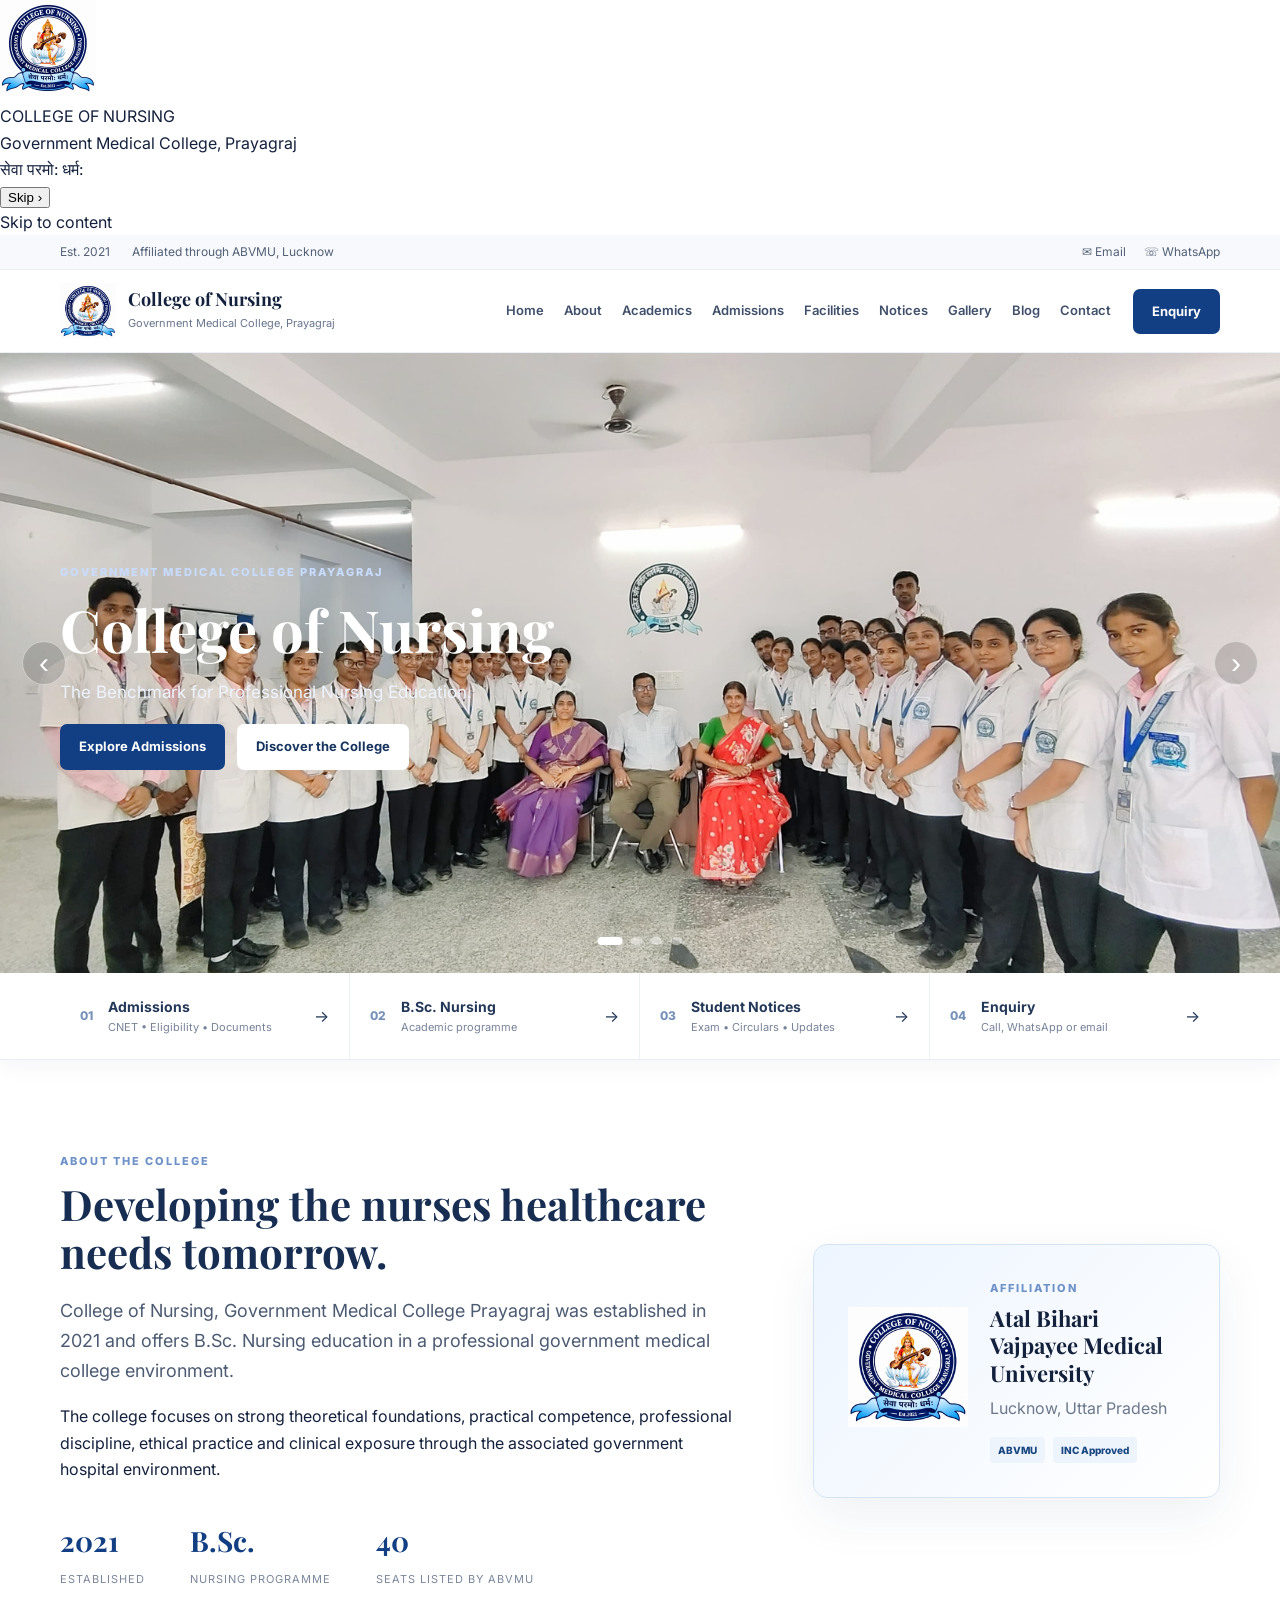
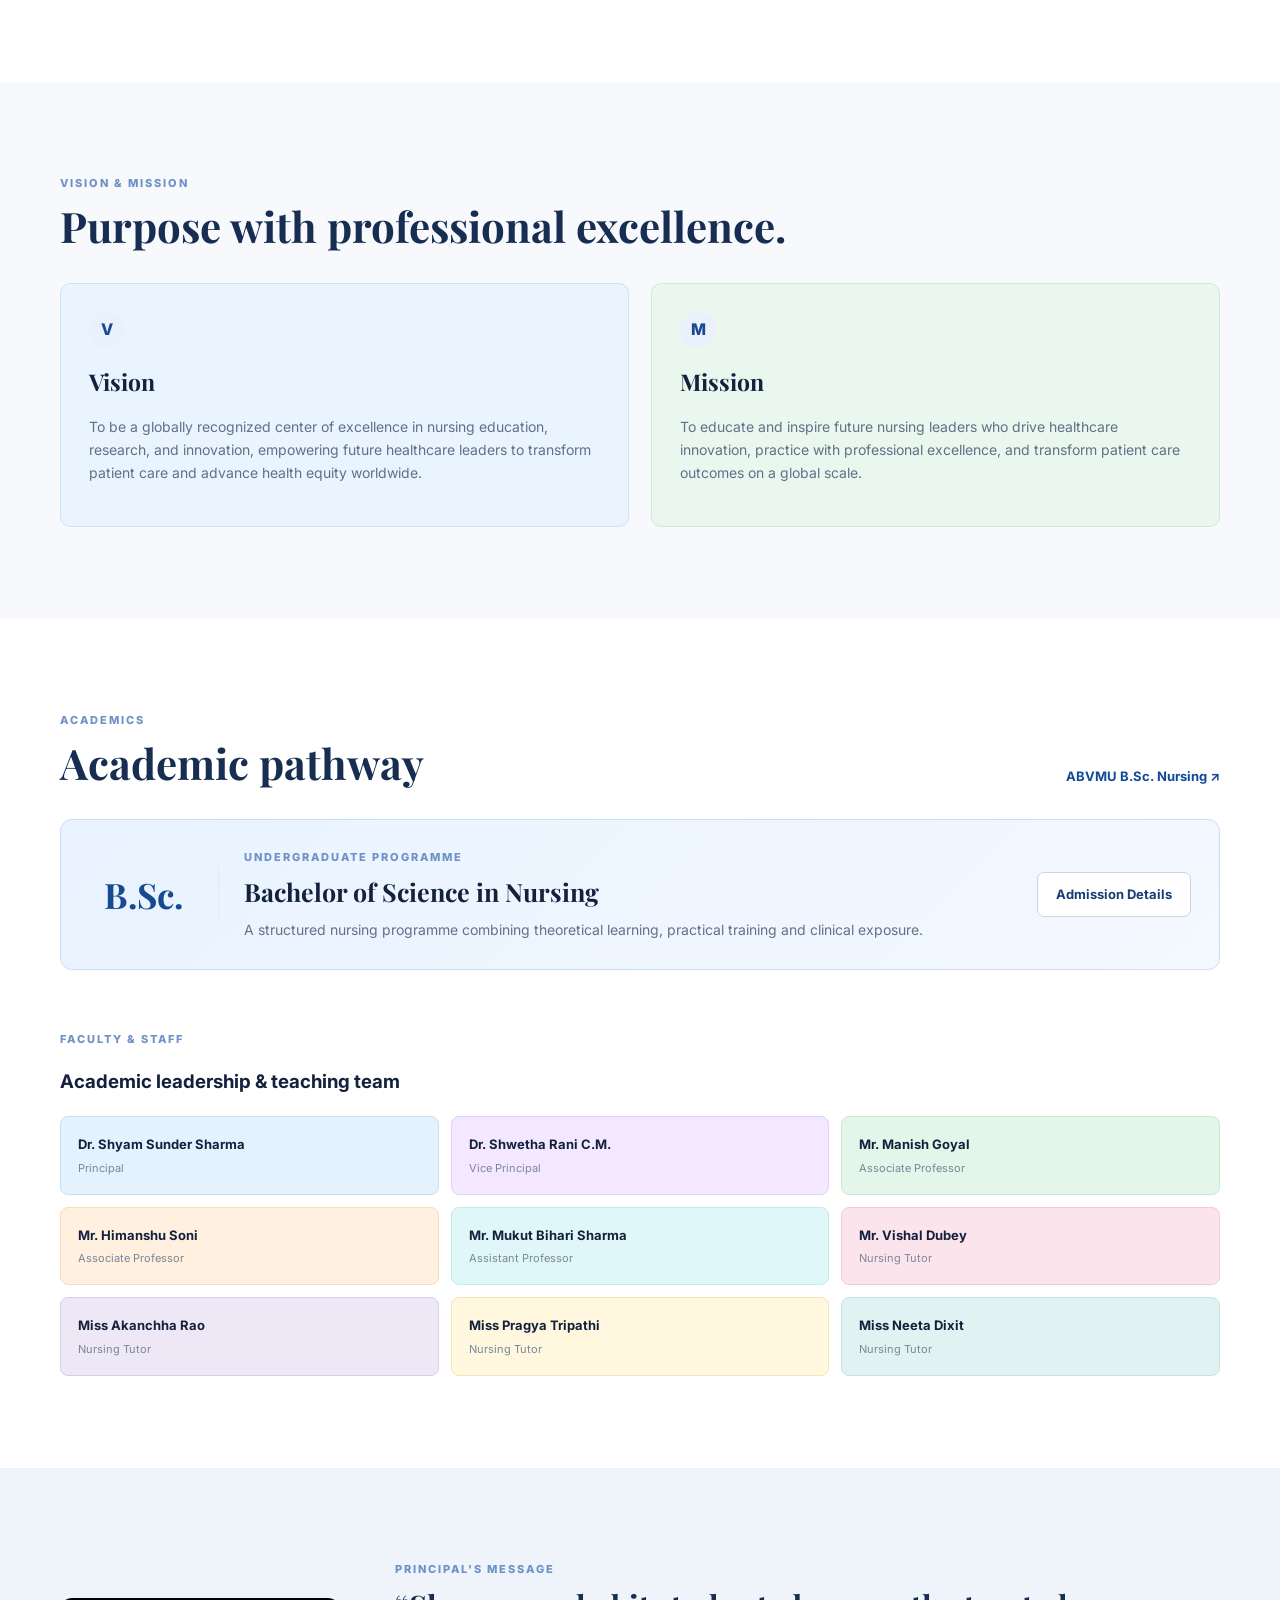
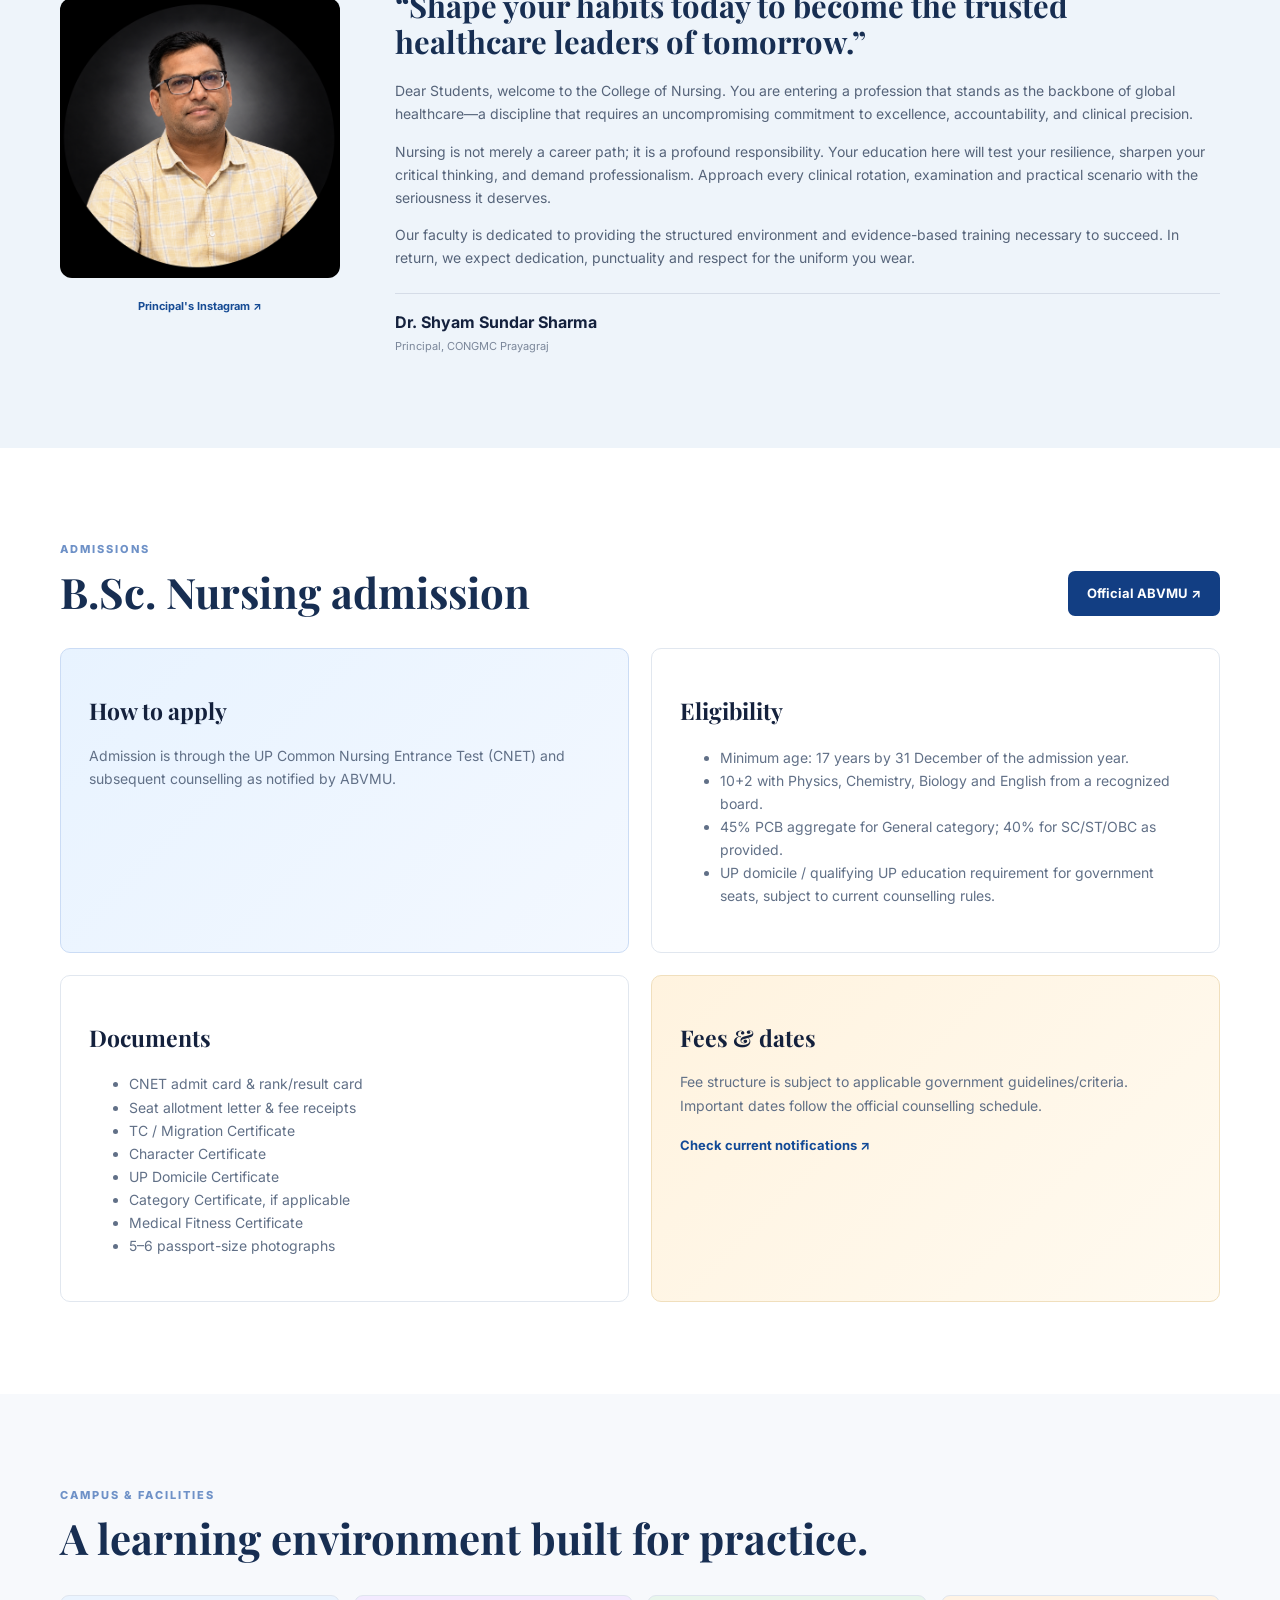
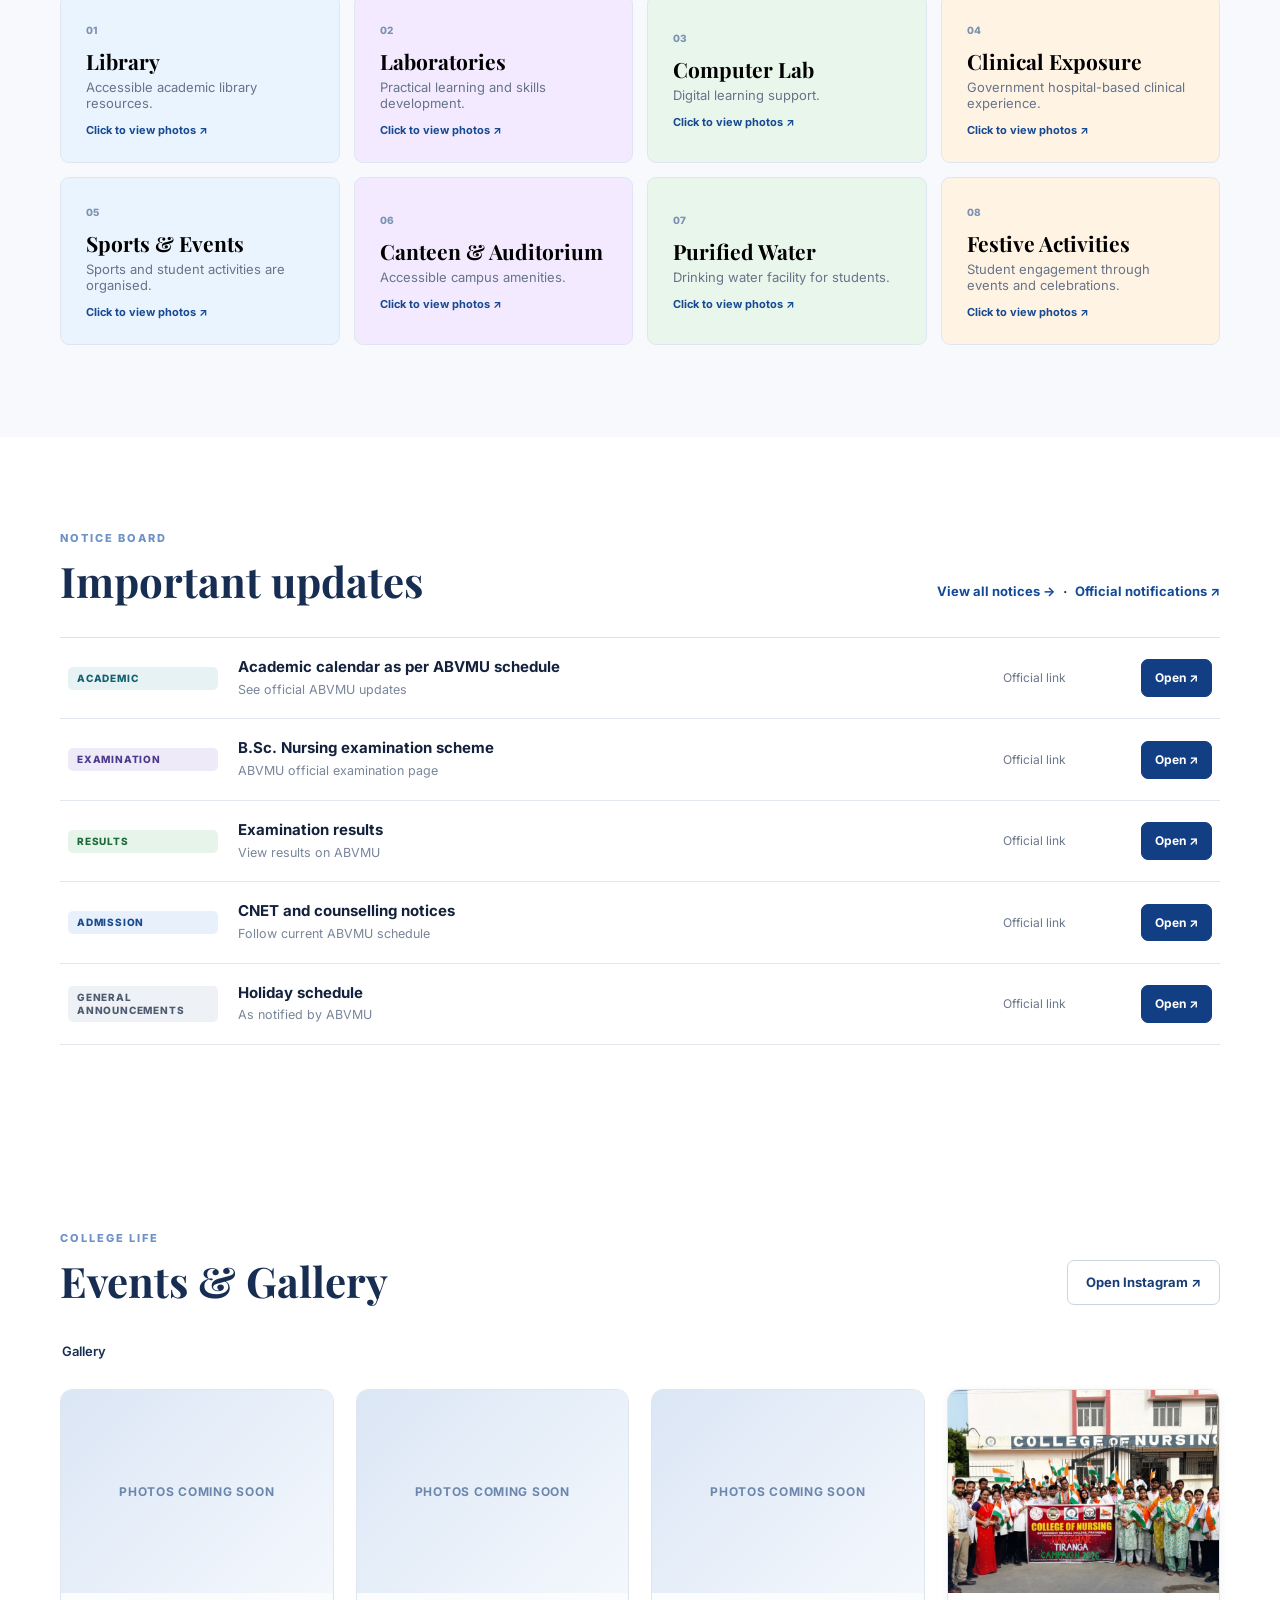
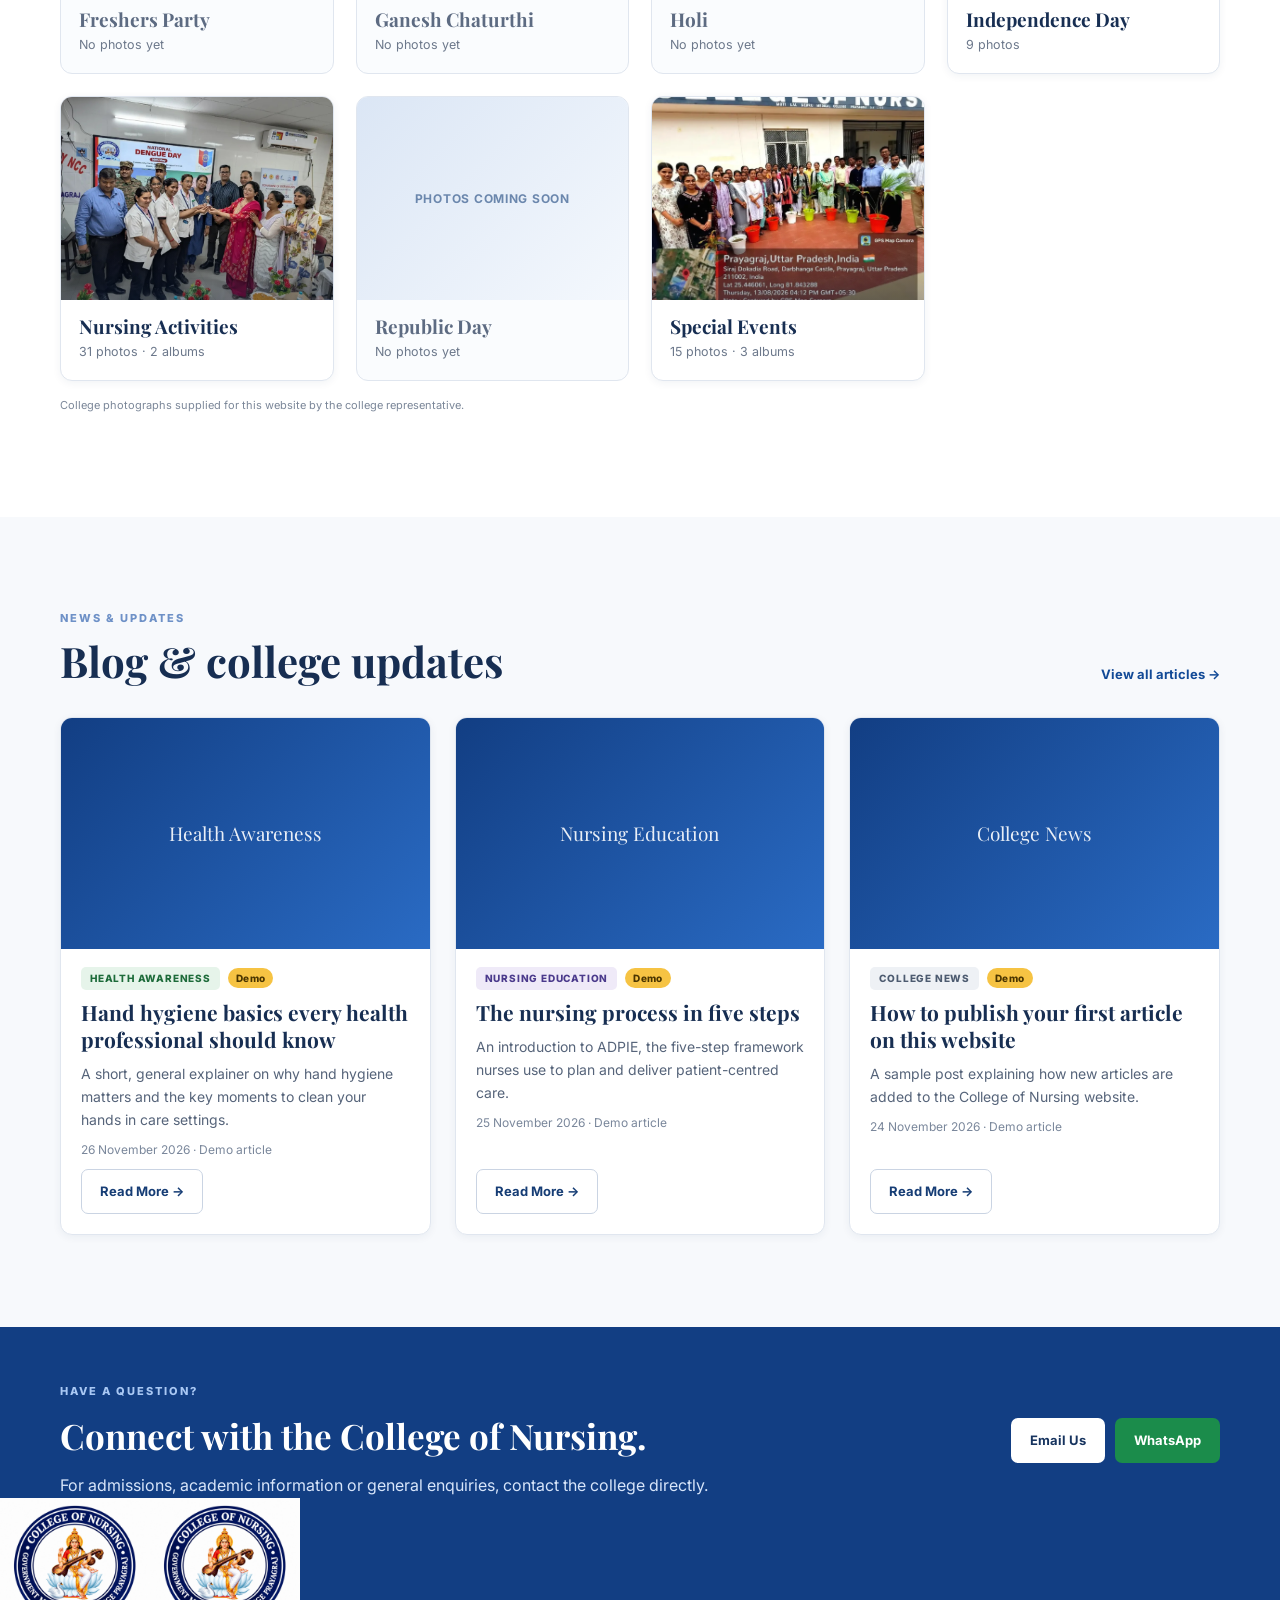
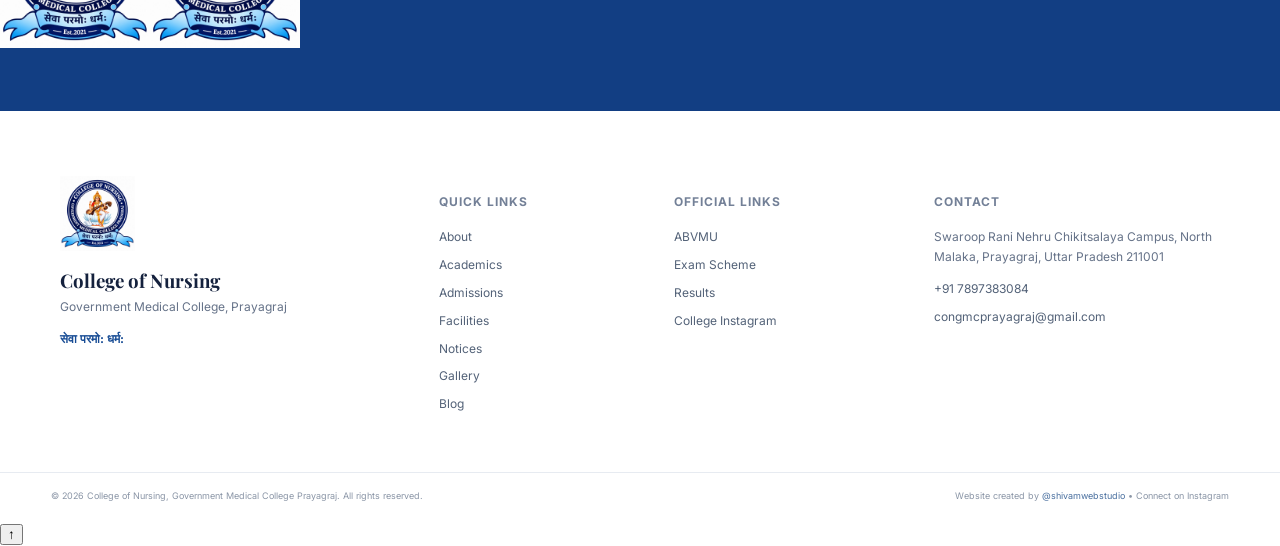
==== commit a12ab674: "Add files via upload" ====
--- a/index.html
+++ b/index.html
@@ -13,6 +13,15 @@
   <link rel="stylesheet" href="gallery.css">
   <link rel="stylesheet" href="content.css">
   <link rel="icon" type="image/png" href="college-logo.png">
+  <script>
+    /* Intro splash: once per browser session; skipped for reduced-motion users. Add ?intro=1 to the URL to replay. */
+    try {
+      var q = /[?&]intro(=|&|$)/.test(location.search);
+      if ((q || !sessionStorage.getItem('introSeen')) && !(window.matchMedia && matchMedia('(prefers-reduced-motion: reduce)').matches)) {
+        document.documentElement.className += ' intro-on';
+      }
+    } catch (e) {}
+  </script>
   <link rel="canonical" href="https://congmcprayagraj.is-local.org/">
   <meta name="theme-color" content="#123e83">
   <meta property="og:type" content="website">
@@ -27,6 +36,17 @@
   </script>
 </head>
 <body>
+  <div class="intro" id="intro" aria-hidden="true">
+    <div class="intro-bg"></div>
+    <div class="intro-stage">
+      <div class="intro-logo"><span class="intro-ring"></span><img src="college-logo.png" alt="" width="96" height="96" decoding="async"></div>
+      <div class="intro-title"><span class="word"><span class="ch" style="--i:0">C</span><span class="ch" style="--i:1">O</span><span class="ch" style="--i:2">L</span><span class="ch" style="--i:3">L</span><span class="ch" style="--i:4">E</span><span class="ch" style="--i:5">G</span><span class="ch" style="--i:6">E</span></span> <span class="word"><span class="ch" style="--i:7">O</span><span class="ch" style="--i:8">F</span></span> <span class="word"><span class="ch" style="--i:9">N</span><span class="ch" style="--i:10">U</span><span class="ch" style="--i:11">R</span><span class="ch" style="--i:12">S</span><span class="ch" style="--i:13">I</span><span class="ch" style="--i:14">N</span><span class="ch" style="--i:15">G</span></span></div>
+      <div class="intro-sub">Government Medical College, Prayagraj</div>
+      <div class="intro-line"></div>
+      <div class="intro-motto">सेवा परमो: धर्म:</div>
+    </div>
+    <button class="intro-skip" id="introSkip" type="button">Skip ›</button>
+  </div>
   <a class="skip-link" href="#main">Skip to content</a>
   <div class="topbar">
     <div class="container topbar-inner">
@@ -360,6 +380,7 @@
         <div><div class="section-kicker">HAVE A QUESTION?</div><h2>Connect with the College of Nursing.</h2><p>For admissions, academic information or general enquiries, contact the college directly.</p></div>
         <div class="cta-actions"><a class="btn btn-light" href="mailto:congmcprayagraj@gmail.com">Email Us</a><a class="btn btn-whatsapp" href="https://wa.me/917897383084" target="_blank" rel="noopener">WhatsApp</a></div>
       </div>
+      <div class="cta-coin" aria-hidden="true"><div class="coin"><img class="coin-face" src="college-logo.png" alt="" loading="lazy" width="150" height="150"><img class="coin-face coin-back" src="college-logo.png" alt="" loading="lazy" width="150" height="150"></div></div>
     </section>
   </main>
 
@@ -384,9 +405,9 @@
   <script src="script.js"></script>
   <script src="enhance.js" defer></script>
   <script src="data/gallery-manifest.js" defer></script>
-  <script src="data/notices.js" defer></script>
+  <script src="data/notices-data.js" defer></script>
   <script src="notices.js" defer></script>
-  <script src="data/blog.js" defer></script>
+  <script src="data/blog-data.js" defer></script>
   <script src="blog.js" defer></script>
   <script src="gallery.js" defer></script>
 <script>
--- a/styles.css
+++ b/styles.css
@@ -513,3 +513,27 @@
     grid-template-columns: 1fr 1fr;
   }
 }
+/* HERO SLIDER - RESPONSIVE IMAGE FIX */
+
+/* Desktop View */
+.hero-slider .slide {
+    background-size: cover !important;
+    background-position: center center !important;
+    background-repeat: no-repeat !important;
+}
+
+/* Mobile View */
+@media (max-width: 560px) {
+
+    .hero {
+        height: 610px;
+    }
+
+    .hero-slider .slide {
+        background-size: contain !important;
+        background-position: center center !important;
+        background-repeat: no-repeat !important;
+        background-color: #102f65;
+    }
+
+}
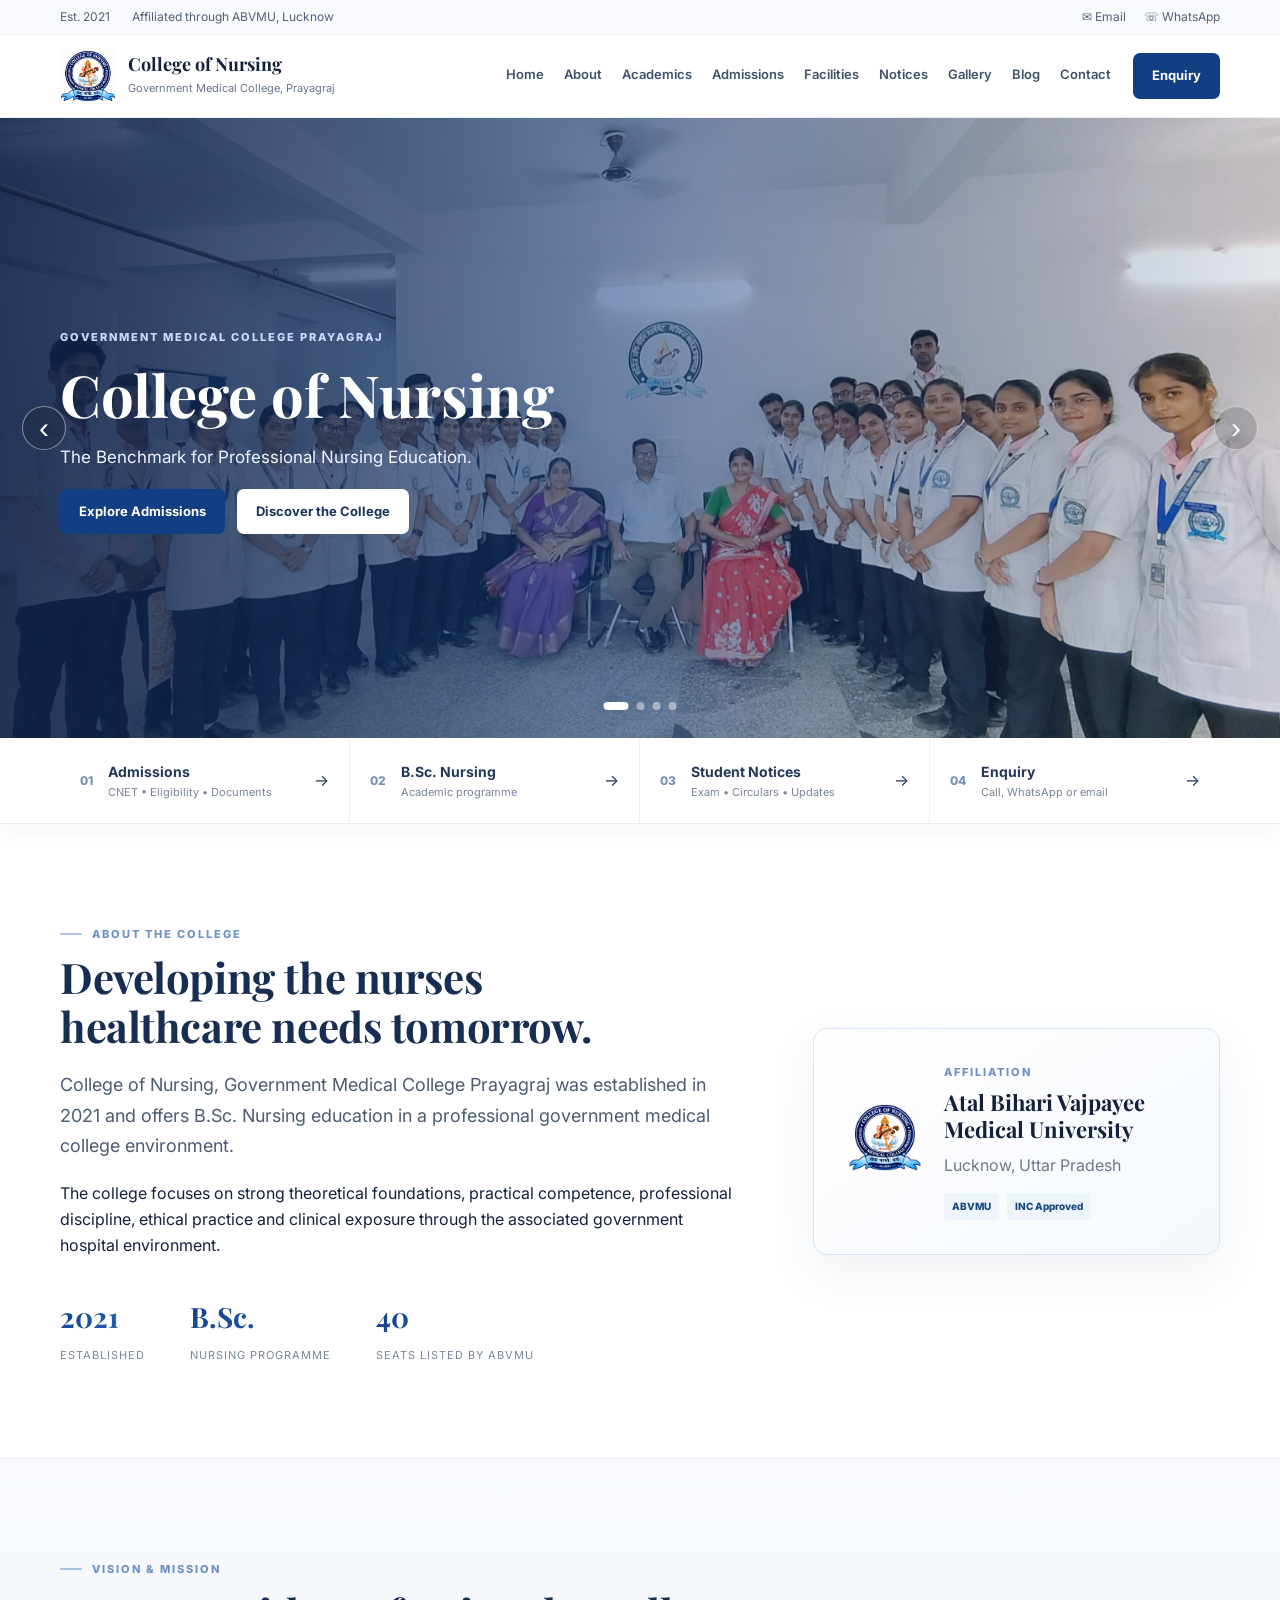
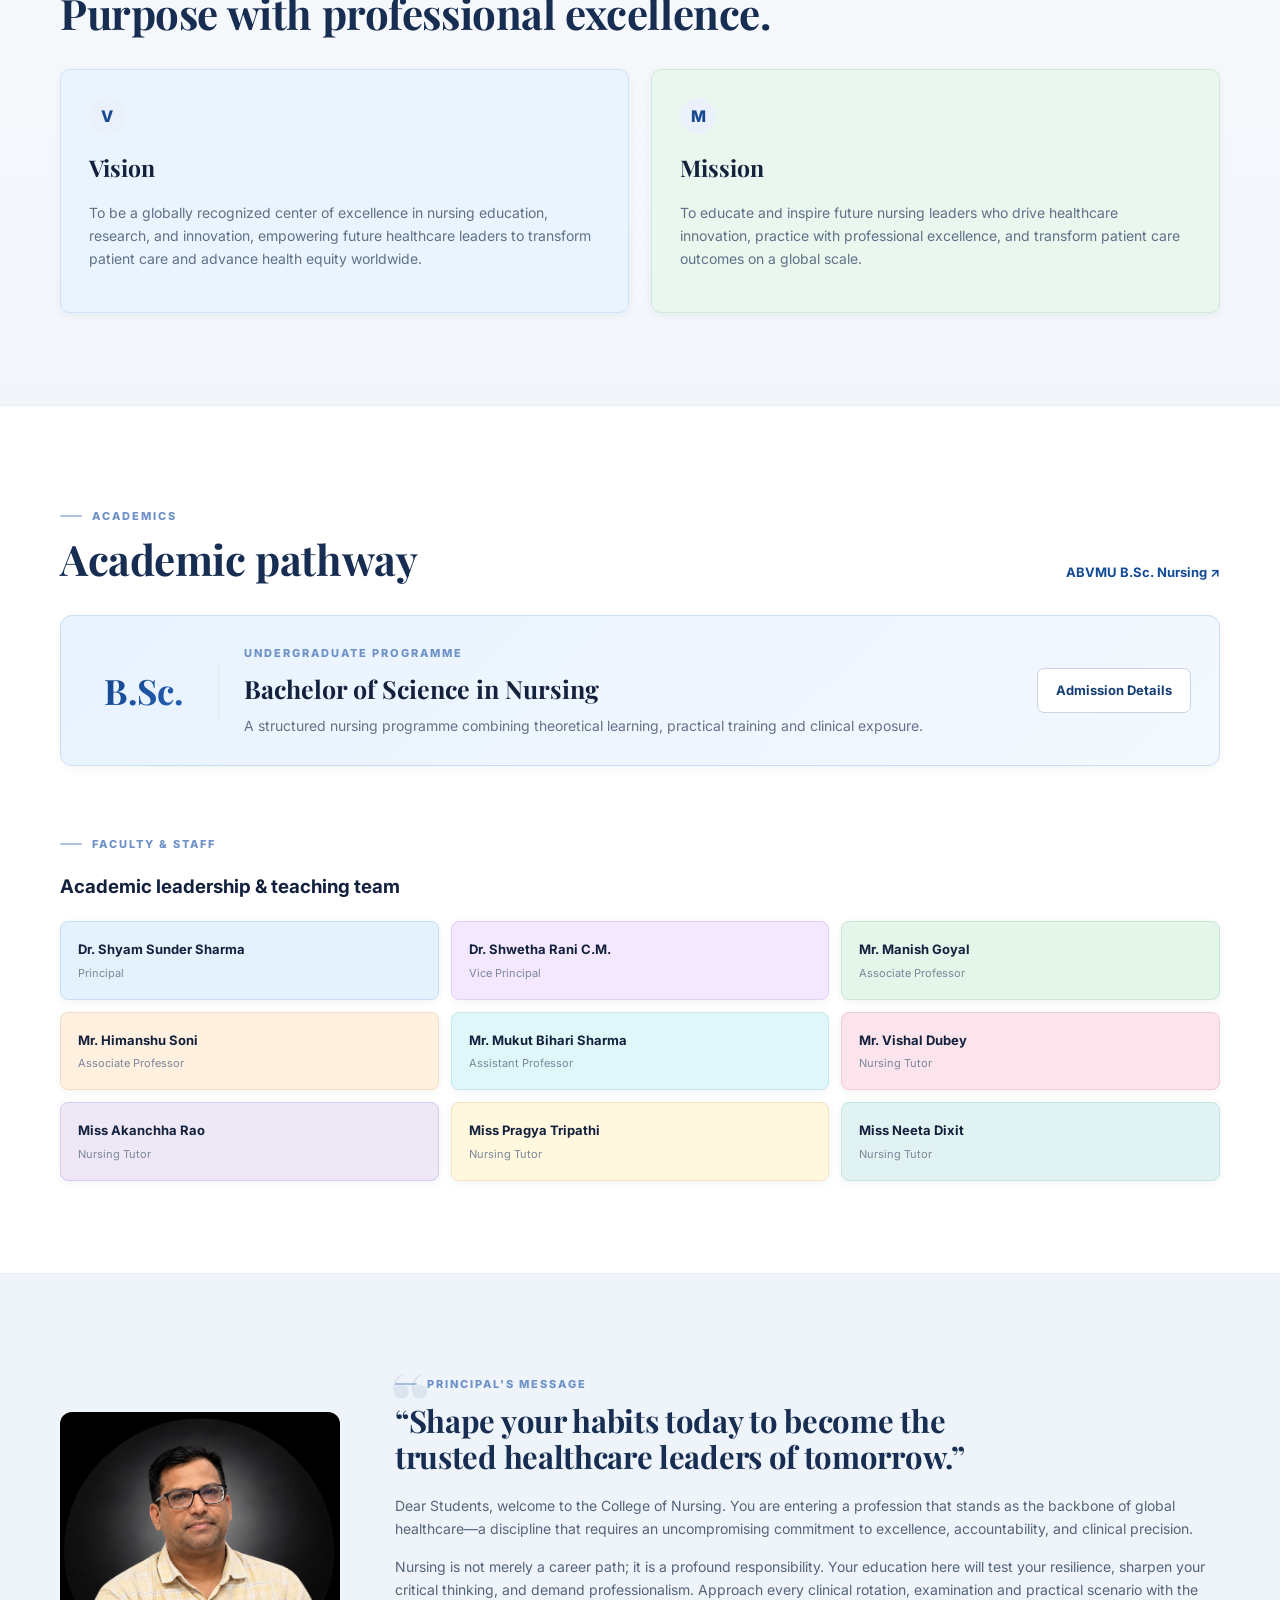
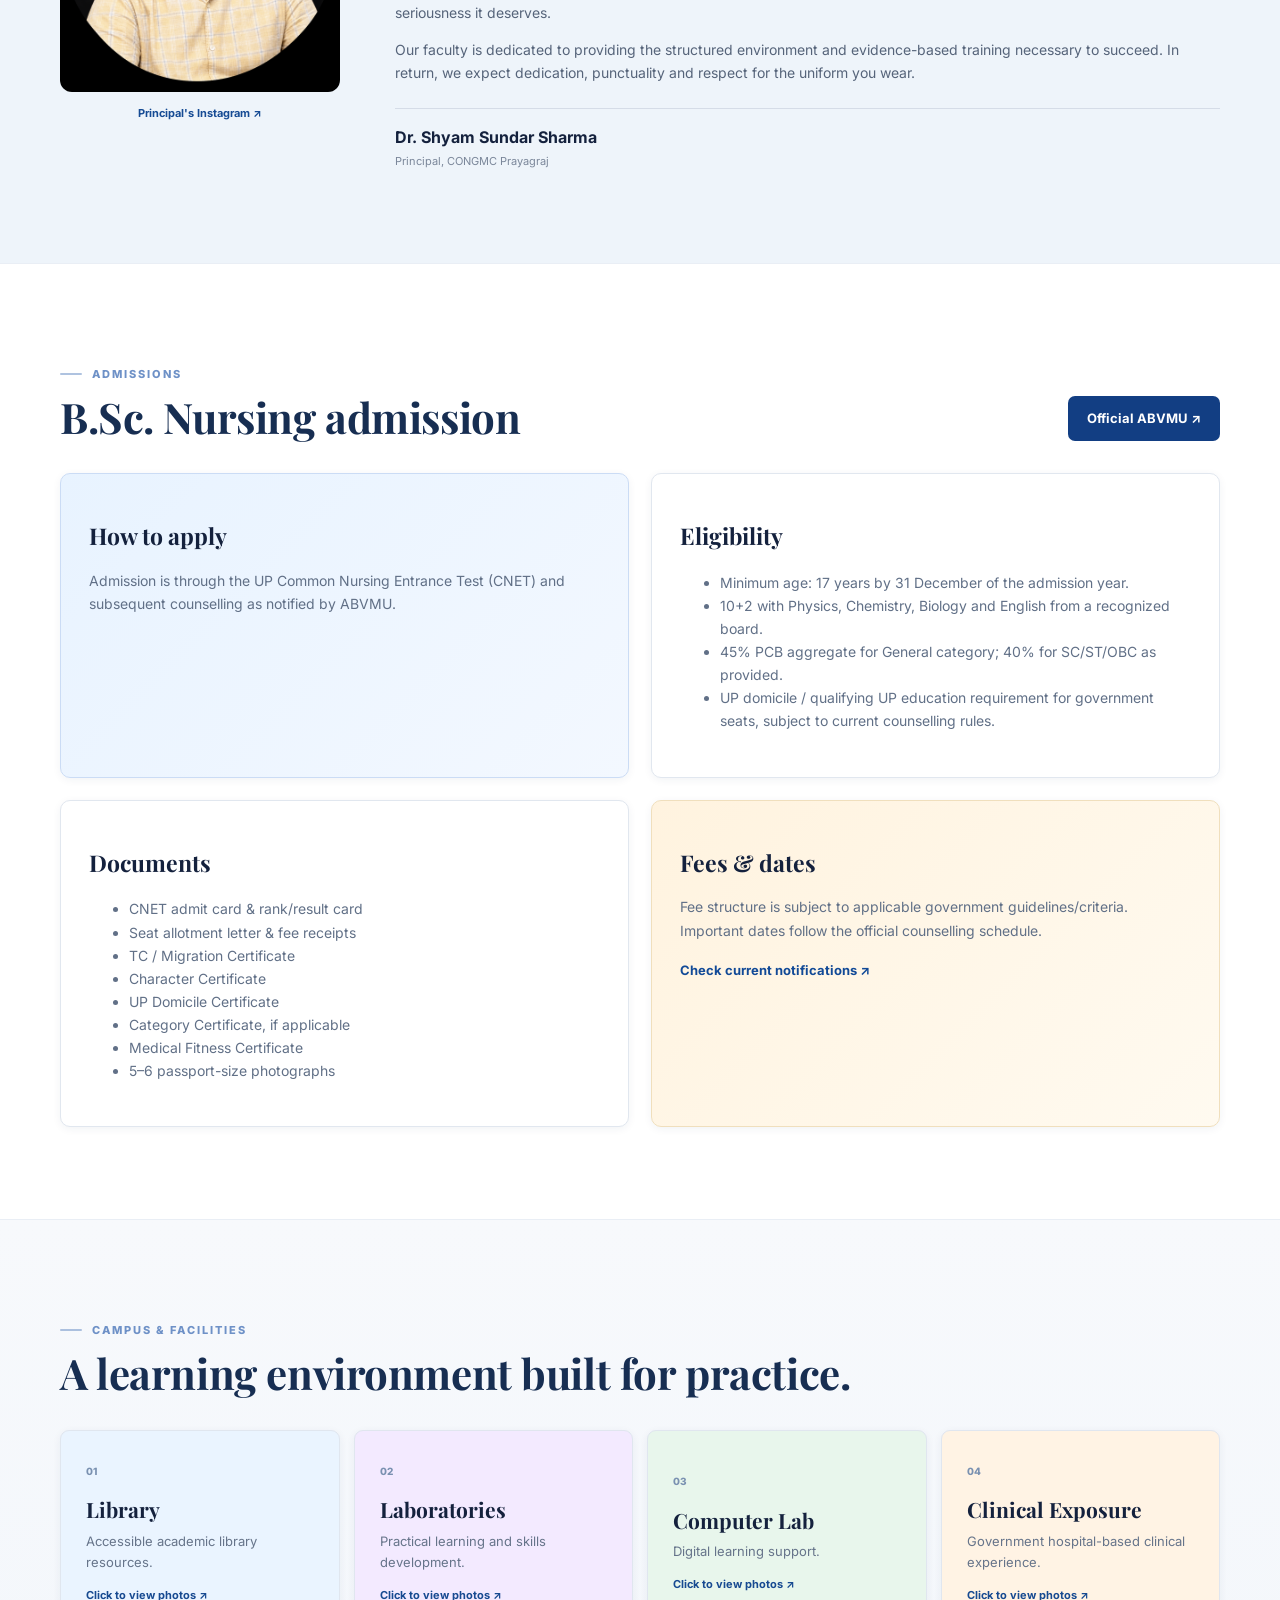
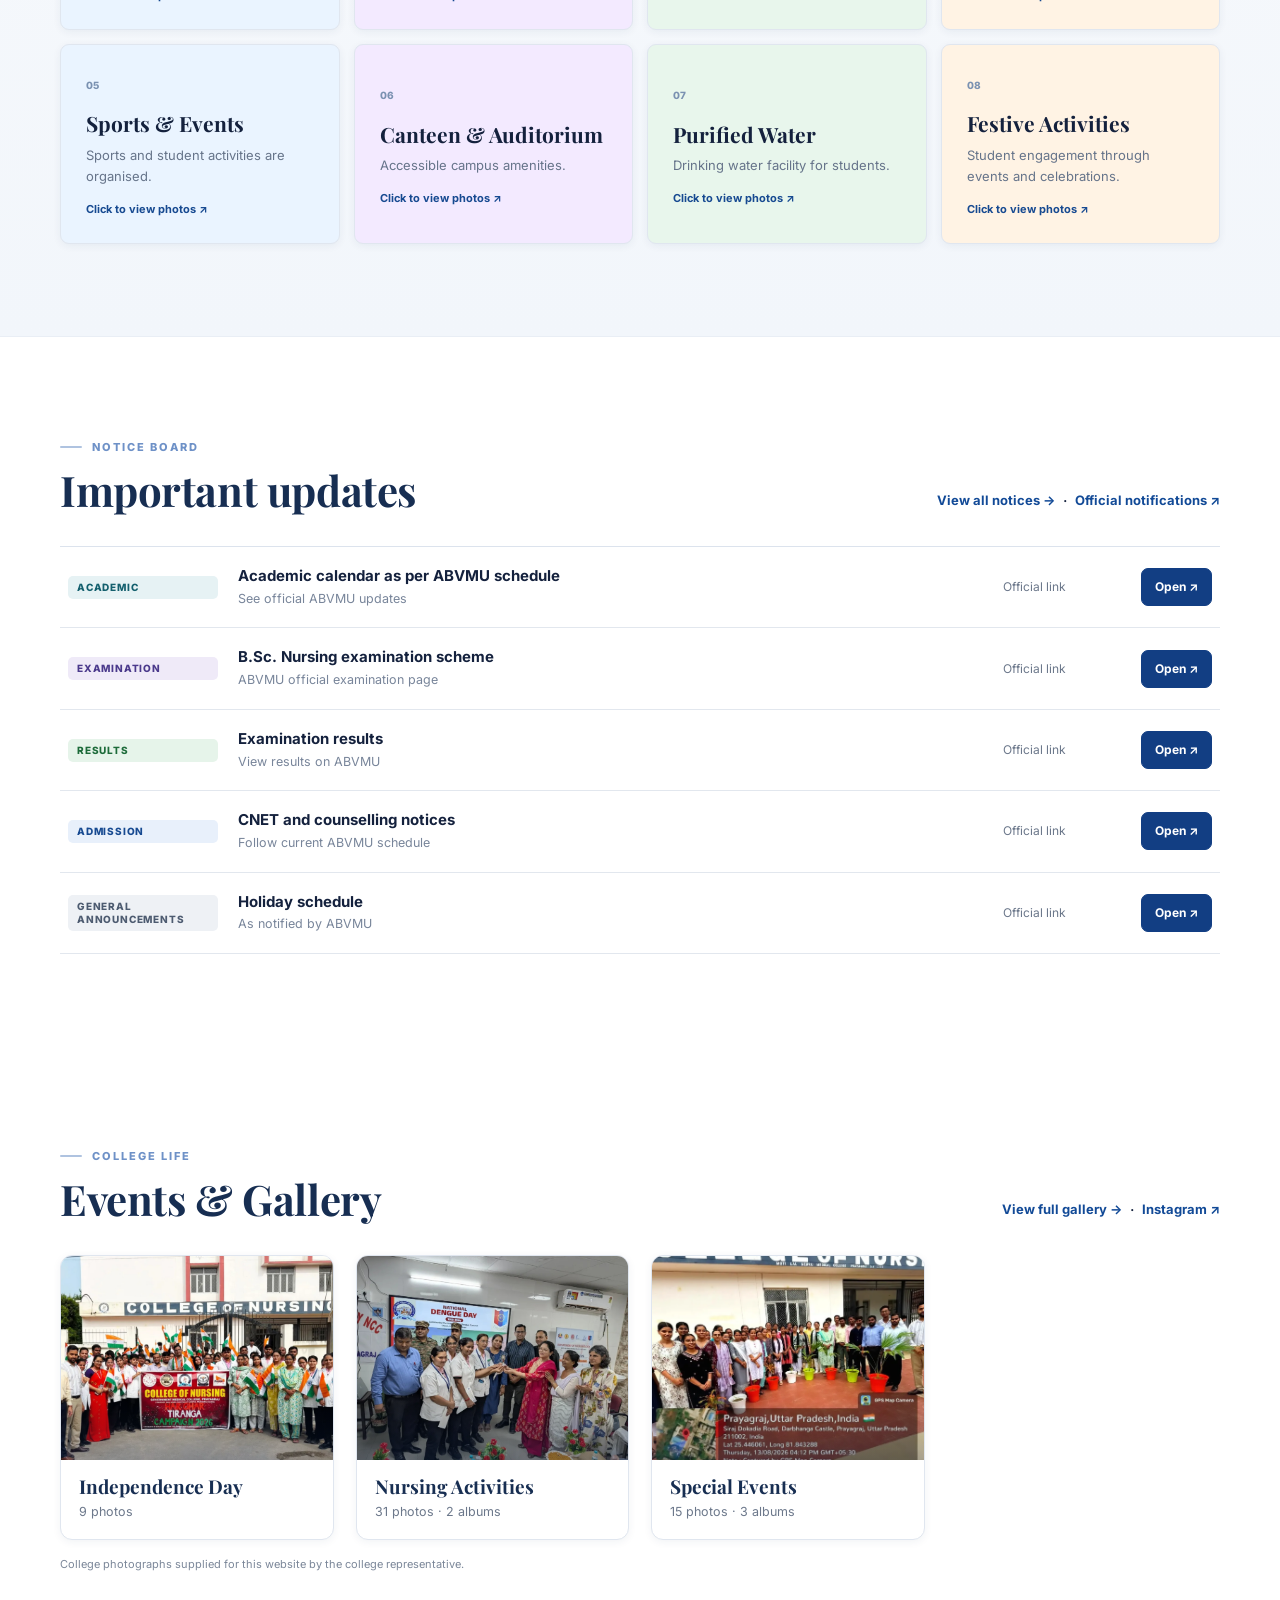
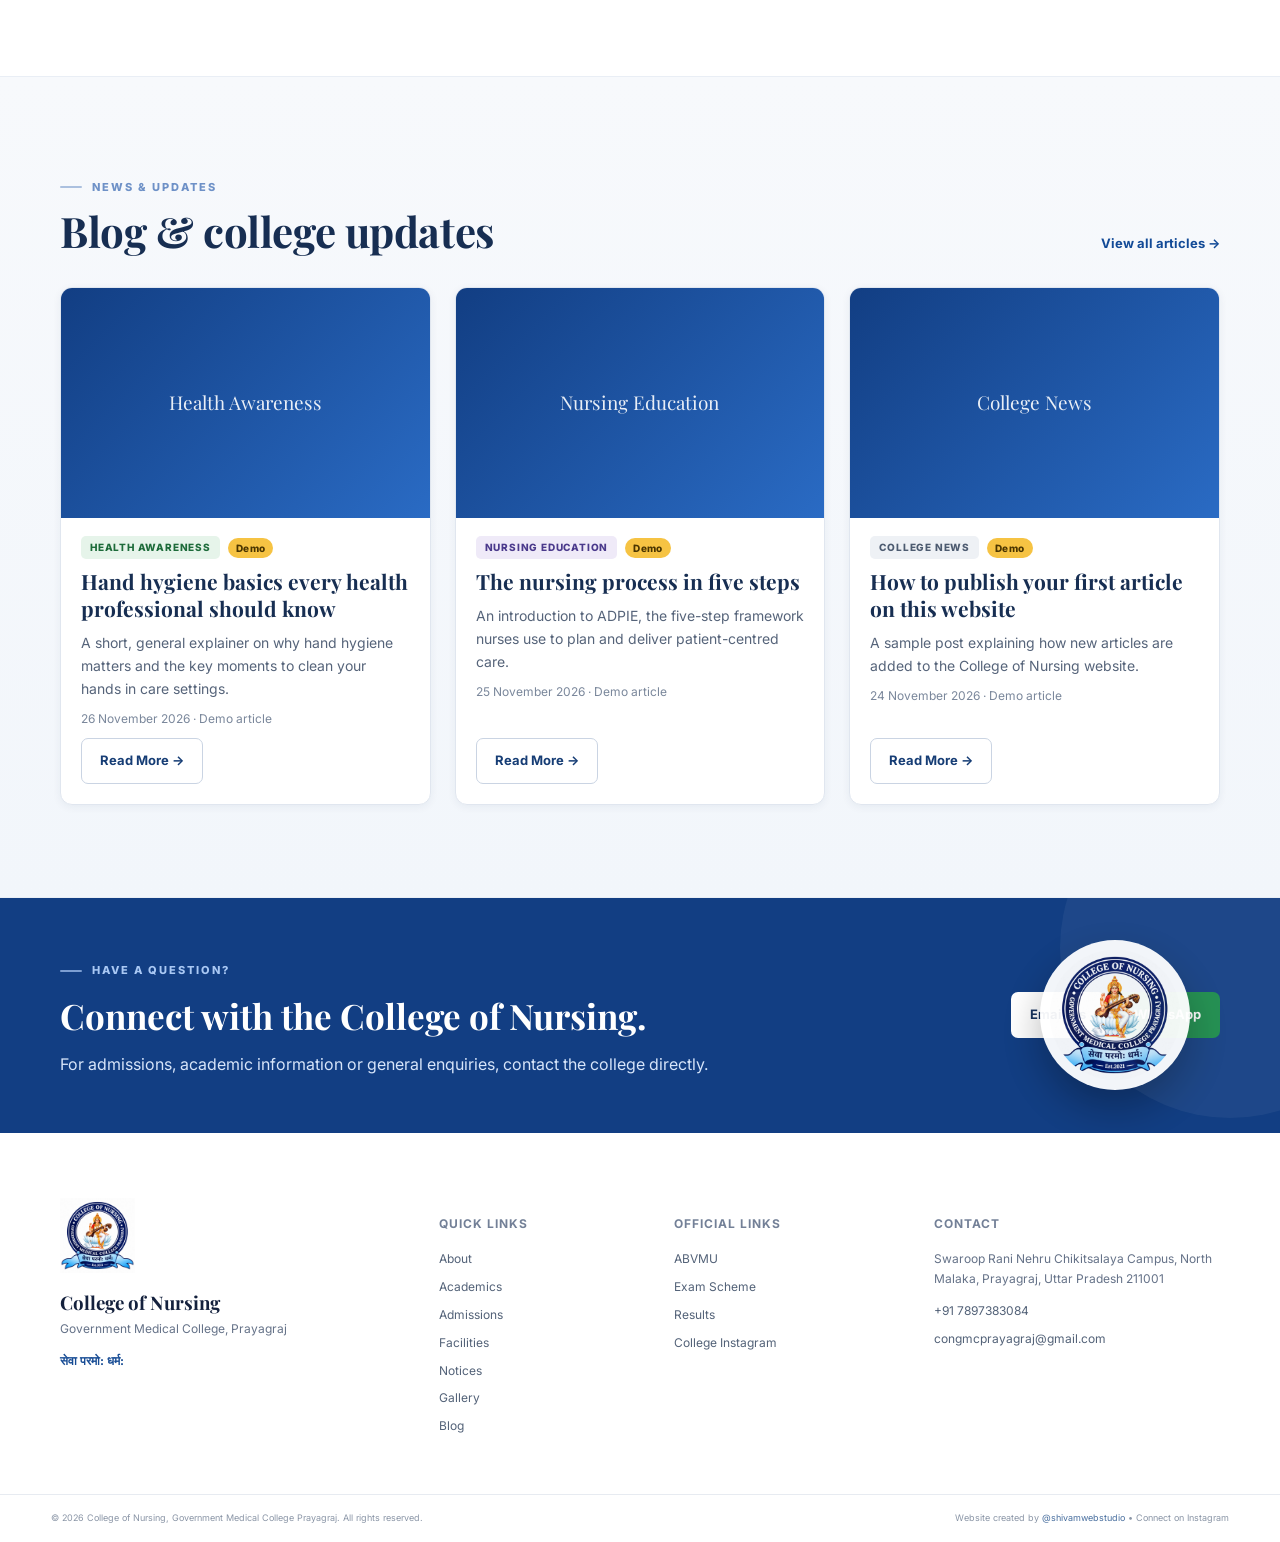
==== commit e8f9fcc5: "Add files via upload" ====
--- a/index.html
+++ b/index.html
@@ -334,36 +334,15 @@
         <div class="section-kicker">COLLEGE LIFE</div>
         <h2>Events &amp; Gallery</h2>
       </div>
-      <a class="btn btn-outline" href="https://www.instagram.com/college_of_nsg_gmc_prayagraj/" target="_blank" rel="noopener">Open Instagram ↗</a>
-    </div>
-
-    <nav class="gal-crumbs" id="galBreadcrumb" aria-label="Gallery breadcrumb"></nav>
-    <div class="gal-toolbar" id="galToolbar" hidden>
-      <button class="btn btn-outline" id="galBack" type="button">← Back</button>
-      <div><h3 id="galTitle"></h3><p id="galMeta"></p></div>
-    </div>
-
-    <div class="gal-stage" id="galStage">
-      <div class="gal-grid" id="galFolders"></div>
-      <h4 class="gal-head" id="galPhotosHead" hidden></h4>
-      <div class="gal-photos" id="galPhotos" hidden></div>
-    </div>
-    <noscript><p class="gallery-note">Please enable JavaScript to browse the photo albums, or visit our Instagram page.</p></noscript>
+      <div class="section-links"><a class="text-link" href="gallery.html">View full gallery →</a> <span aria-hidden="true">&nbsp;·&nbsp;</span> <a class="text-link" href="https://www.instagram.com/college_of_nsg_gmc_prayagraj/" target="_blank" rel="noopener">Instagram ↗</a></div>
+    </div>
+
+    <div class="gal-grid" id="galPreview" data-limit="6"></div>
+    <noscript><p class="gallery-note">Please enable JavaScript to see the photo albums, or visit our Instagram page.</p></noscript>
 
     <p class="gallery-note">College photographs supplied for this website by the college representative.</p>
   </div>
 </section>
-
-<!-- Gallery full-size photo viewer (single instance) -->
-<div class="gallery-lightbox" id="galleryLightbox" role="dialog" aria-modal="true" aria-label="Photo viewer" aria-hidden="true">
-  <button class="gallery-lightbox-close" id="galleryClose" type="button" aria-label="Close photo viewer">&times;</button>
-  <button class="gallery-lightbox-prev" id="galleryPrev" type="button" aria-label="Previous photo">&#10094;</button>
-  <div class="gallery-lightbox-content">
-    <img id="galleryLightboxImage" alt="">
-    <div class="gallery-lightbox-counter" id="galleryCounter" aria-live="polite"></div>
-  </div>
-  <button class="gallery-lightbox-next" id="galleryNext" type="button" aria-label="Next photo">&#10095;</button>
-</div>
 
     <section class="section section-soft" id="blog">
       <div class="container">
@@ -392,7 +371,7 @@
         <p>Government Medical College, Prayagraj</p>
         <p class="motto">सेवा परमो: धर्म:</p>
       </div>
-      <div><h4>Quick Links</h4><a href="#about">About</a><a href="#academics">Academics</a><a href="#admissions">Admissions</a><a href="#facilities">Facilities</a><a href="#notices">Notices</a><a href="#gallery">Gallery</a><a href="#blog">Blog</a></div>
+      <div><h4>Quick Links</h4><a href="#about">About</a><a href="#academics">Academics</a><a href="#admissions">Admissions</a><a href="#facilities">Facilities</a><a href="notices.html">Notices</a><a href="gallery.html">Gallery</a><a href="blog.html">Blog</a></div>
       <div><h4>Official Links</h4><a href="https://abvmuup.edu.in/" target="_blank" rel="noopener">ABVMU</a><a href="https://abvmuup.edu.in/examination_scheme_bscnursing.php" target="_blank" rel="noopener">Exam Scheme</a><a href="https://abvmuup.edu.in/exam-result.php" target="_blank" rel="noopener">Results</a><a href="https://www.instagram.com/college_of_nsg_gmc_prayagraj/" target="_blank" rel="noopener">College Instagram</a></div>
       <div><h4>Contact</h4><p>Swaroop Rani Nehru Chikitsalaya Campus, North Malaka, Prayagraj, Uttar Pradesh 211001</p><a href="tel:+917897383084">+91 7897383084</a><a href="mailto:congmcprayagraj@gmail.com">congmcprayagraj@gmail.com</a></div>
     </div>
--- a/enhance.css
+++ b/enhance.css
@@ -0,0 +1,378 @@
+/* =========================================================
+   enhance.css — Phase 3 visual & motion polish
+   Loaded AFTER styles.css. Additive only: no palette, logo,
+   content or layout changes. Safe to delete to revert.
+   ========================================================= */
+
+:root{
+  --ease:cubic-bezier(.22,.61,.36,1);
+  --navy:#123e83;
+  --shadow-sm:0 2px 8px rgba(18,48,90,.06);
+  --shadow-md:0 12px 30px rgba(18,48,90,.12);
+}
+
+/* ---- Base ---- */
+html{scroll-padding-top:96px}
+body{overflow-x:hidden;-webkit-font-smoothing:antialiased;text-rendering:optimizeLegibility}
+img{max-width:100%}
+:focus-visible{outline:2px solid #2f6fd0;outline-offset:3px;border-radius:4px}
+
+.skip-link{position:absolute;left:-9999px;top:8px;z-index:1000;background:var(--navy);color:#fff;padding:10px 16px;border-radius:6px;font-weight:600}
+.skip-link:focus{left:8px}
+
+/* ---- Typography hierarchy ---- */
+.section h2{letter-spacing:-.01em;text-wrap:balance}
+.section-kicker{display:inline-flex;align-items:center;gap:10px}
+.section-kicker::before{content:"";width:22px;height:2px;background:currentColor;opacity:.55;border-radius:2px}
+.cta .section-kicker::before{opacity:.7}
+.lead{line-height:1.7}
+
+/* ---- Sticky header ---- */
+.site-header{transition:box-shadow .3s var(--ease),background-color .3s var(--ease)}
+.site-header .nav-wrap{transition:min-height .3s var(--ease)}
+.site-header .brand img{transition:width .3s var(--ease),height .3s var(--ease)}
+.site-header.is-scrolled{box-shadow:0 6px 24px rgba(18,48,90,.10);background:rgba(255,255,255,.98)}
+@media(min-width:821px){
+  .site-header.is-scrolled .nav-wrap{min-height:68px}
+  .site-header.is-scrolled .brand img{width:46px;height:46px}
+  .site-header.is-scrolled .nav a{padding-top:22px;padding-bottom:22px}
+}
+.nav a{transition:color .2s ease,border-color .25s ease}
+.nav a.is-current{color:#0e4a9b;border-bottom-color:#0e4a9b}
+
+/* ---- Buttons ---- */
+.btn{transition:background-color .25s var(--ease),color .25s var(--ease),border-color .25s var(--ease),transform .25s var(--ease),box-shadow .25s var(--ease)}
+.btn:hover{transform:translateY(-2px);box-shadow:0 8px 18px rgba(18,48,90,.18)}
+.btn:active{transform:translateY(0);box-shadow:none}
+.btn-light:hover{background:#eef4fc}
+.btn-outline:hover{border-color:var(--navy);background:#f3f7fd}
+.btn-whatsapp:hover{background:#157a40}
+
+/* ---- Hero: legible overlay + softer slide transition ---- */
+.slide{background-size:cover;background-position:center}
+.slide::before{content:"";position:absolute;inset:0;background:linear-gradient(90deg,rgba(10,32,72,.88) 0%,rgba(18,62,131,.55) 48%,rgba(10,32,72,.10) 100%)}
+.slide.active .hero-copy{animation:heroIn .9s var(--ease) both}
+@keyframes heroIn{from{opacity:0;transform:translateY(18px)}to{opacity:1;transform:none}}
+.slider-btn{transition:background-color .25s ease,transform .25s ease;cursor:pointer}
+.slider-btn:hover{background:rgba(255,255,255,.25)}
+.dot{cursor:pointer;padding:0;transition:width .3s var(--ease),opacity .3s ease}
+
+/* ---- Cards ---- */
+.info-card,.person,.course-card,.about-card,.facility,.notice-board a,.quick-grid>a,.gallery-album-card,.gallery-photo-card{
+  transition:transform .3s var(--ease),box-shadow .3s var(--ease),border-color .3s var(--ease),background-color .3s var(--ease)}
+.info-card,.person,.course-card,.facility{box-shadow:var(--shadow-sm)}
+.facility{position:relative;overflow:hidden;font:inherit;color:inherit}
+.facility::after{content:"";position:absolute;left:0;bottom:0;height:3px;width:100%;background:var(--navy);transform:scaleX(0);transform-origin:left;transition:transform .35s var(--ease)}
+.facility small{transition:transform .25s var(--ease)}
+.quick-grid>a:hover{background:#f6f9fd}
+.notice-board a:hover{background:#f7f9fc;padding-left:12px;padding-right:12px}
+
+@media(hover:hover){
+  .info-card:hover,.person:hover,.course-card:hover{transform:translateY(-4px);box-shadow:var(--shadow-md);border-color:#cfd9e8}
+  .about-card:hover{transform:translateY(-3px)}
+  .facility:hover{border-color:#c5d3e8}
+  .facility:hover::after{transform:scaleX(1)}
+  .facility:hover small{transform:translateX(4px)}
+  .gallery-album-card:hover,.gallery-photo-card:hover{box-shadow:var(--shadow-md)}
+}
+
+/* ---- Smooth image zoom ---- */
+.gallery-album-card,.gallery-photo-card,.gallery-card{overflow:hidden}
+.gallery-album-card img,.gallery-photo-card img,.gallery-card img,.principal-photo img{transition:transform .6s var(--ease)}
+@media(hover:hover){
+  .gallery-album-card:hover img{transform:scale(1.06)}
+  .principal-photo img:hover{transform:scale(1.02)}
+}
+.principal-photo{overflow:hidden}
+.principal-photo img{display:block}
+
+/* ---- Section transitions ---- */
+.section-soft,.principal-section{border-top:1px solid #e9eef5;border-bottom:1px solid #e9eef5}
+.cta{position:relative;overflow:hidden}
+.cta::after{content:"";position:absolute;right:-120px;top:-120px;width:340px;height:340px;border-radius:50%;background:rgba(255,255,255,.05);pointer-events:none}
+
+/* ---- Facilities popup polish (behaviour unchanged) ---- */
+.facility-popup{opacity:0;visibility:hidden;display:flex;transition:opacity .3s ease,visibility .3s ease}
+.facility-popup.active{opacity:1;visibility:visible}
+.facility-popup-content{transform:translateY(14px) scale(.98);transition:transform .35s var(--ease);max-height:92vh;overflow:auto}
+.facility-popup.active .facility-popup-content{transform:none}
+
+/* ---- Scroll reveal (only active when JS adds html.js) ---- */
+.js .reveal{opacity:0;transform:translateY(22px);transition:opacity .7s var(--ease),transform .7s var(--ease);transition-delay:var(--d,0s);will-change:opacity,transform}
+.js .reveal.reveal-left{transform:translateX(-22px)}
+.js .reveal.reveal-right{transform:translateX(22px)}
+.js .reveal.is-visible{opacity:1;transform:none;will-change:auto}
+
+/* ---- Scroll to top ---- */
+.to-top{position:fixed;right:18px;bottom:calc(18px + env(safe-area-inset-bottom,0px));width:46px;height:46px;border-radius:50%;border:0;background:var(--navy);color:#fff;font-size:20px;line-height:1;cursor:pointer;box-shadow:0 8px 22px rgba(18,48,90,.3);opacity:0;visibility:hidden;transform:translateY(10px);transition:opacity .3s ease,transform .3s var(--ease),visibility .3s,background-color .2s;z-index:900}
+.to-top.show{opacity:1;visibility:visible;transform:none}
+.to-top:hover{background:#0c2e62}
+
+/* ---- Mobile ---- */
+@media(max-width:820px){
+  .nav{box-shadow:0 14px 24px rgba(18,48,90,.10)}
+  .js .reveal{transform:translateY(14px);transition-duration:.55s}
+  .js .reveal.reveal-left,.js .reveal.reveal-right{transform:translateY(14px)}
+  .facility{padding:20px}
+}
+@media(max-width:560px){
+  .to-top{right:14px;width:42px;height:42px}
+  .section{padding:56px 0}
+}
+
+/* ---- Accessibility: reduced motion ---- */
+@media(prefers-reduced-motion:reduce){
+  html{scroll-behavior:auto}
+  *,*::before,*::after{animation-duration:.001ms!important;animation-iteration-count:1!important;transition-duration:.001ms!important;transition-delay:0s!important}
+  .js .reveal{opacity:1;transform:none}
+}
+
+/* =========================================================
+   Extra polish (added in final pass) — still subtle
+   ========================================================= */
+/* Hero: very slow zoom on the active photo + staggered text */
+.slide{overflow:hidden}
+.slide::after{content:"";position:absolute;inset:0;background:inherit;z-index:0;transform-origin:center}
+.slide::before{z-index:1}
+.slide.active::after{animation:heroZoom 9s ease-out both}
+@keyframes heroZoom{from{transform:scale(1)}to{transform:scale(1.07)}}
+.slide.active .eyebrow{animation:heroIn .8s var(--ease) .05s both}
+.slide.active h1,.slide.active h2{animation:heroIn .8s var(--ease) .18s both}
+.slide.active .hero-copy>p{animation:heroIn .8s var(--ease) .3s both}
+.slide.active .hero-actions{animation:heroIn .8s var(--ease) .42s both}
+.slide.active .hero-copy{animation:none}
+
+/* Section headings: animated accent line */
+.js .section-kicker.reveal::before,.js .section-heading.reveal .section-kicker::before{transform:scaleX(0);transform-origin:left;transition:transform .8s var(--ease) .25s}
+.js .section-heading.reveal.is-visible .section-kicker::before,.js .section-kicker.reveal.is-visible::before{transform:scaleX(1)}
+
+/* Cards: accent line that grows on hover */
+.info-card,.person{position:relative;overflow:hidden}
+.info-card::before,.person::before{content:"";position:absolute;left:0;top:0;height:3px;width:100%;background:linear-gradient(90deg,#123e83,#4f8fe0);transform:scaleX(0);transform-origin:left;transition:transform .4s var(--ease)}
+@media(hover:hover){.info-card:hover::before,.person:hover::before{transform:scaleX(1)}}
+
+/* Quick links, stats, about, principal */
+.quick-grid>a span{transition:transform .3s var(--ease),color .3s}
+@media(hover:hover){.quick-grid>a:hover span{transform:translateX(4px);color:#123e83}}
+.stats strong{background:linear-gradient(135deg,#123e83,#2a6bc4);-webkit-background-clip:text;background-clip:text;color:transparent;-webkit-text-fill-color:transparent}
+.about-card{background:linear-gradient(145deg,#fff,#f4f8fd)}
+.principal-message h2{position:relative}
+.principal-message h2::before{content:"“";position:absolute;left:-6px;top:-46px;font-size:90px;color:#123e83;opacity:.08;font-family:"Playfair Display",serif;line-height:1}
+.section-soft{background:linear-gradient(180deg,#f7f9fc,#f2f6fb)}
+.course-mark{background:linear-gradient(135deg,#123e83,#2a6bc4);-webkit-background-clip:text;background-clip:text;-webkit-text-fill-color:transparent;color:transparent}
+
+/* Footer links */
+.footer-grid div>a{transition:color .2s,transform .2s;display:block}
+@media(hover:hover){.footer-grid div>a:hover{color:#123e83;transform:translateX(3px)}}
+
+@media(prefers-reduced-motion:reduce){
+  .slide.active::after,.slide.active .eyebrow,.slide.active h1,.slide.active h2,.slide.active .hero-copy>p,.slide.active .hero-actions{animation:none}
+}
+
+
+/* =========================================================
+   3D LAYER — intro splash, tilt cards, 3D reveal, logo coin
+   (transform/opacity only; all disabled for reduced motion)
+   ========================================================= */
+
+/* ---------- Intro splash ---------- */
+.intro{display:none}
+html.intro-on .intro{display:grid;position:fixed;inset:0;z-index:99998;place-items:center;overflow:hidden;color:#fff;
+  animation:introFailsafe .4s linear 5s forwards}           /* safety: disappears even if JS fails */
+@keyframes introFailsafe{from{opacity:1;visibility:visible}to{opacity:0;visibility:hidden;pointer-events:none}}
+.intro-bg{position:absolute;inset:0;background:radial-gradient(ellipse at 50% 38%,#1d5aa8 0%,#123e83 38%,#071a3b 100%)}
+.intro-bg::before{content:"";position:absolute;inset:-20%;background:
+  repeating-linear-gradient(90deg,rgba(255,255,255,.045) 0 1px,transparent 1px 64px),
+  repeating-linear-gradient(0deg,rgba(255,255,255,.045) 0 1px,transparent 1px 64px);
+  transform:perspective(600px) rotateX(62deg) translateY(18%);transform-origin:50% 100%;
+  mask-image:linear-gradient(transparent 5%,#000 70%);-webkit-mask-image:linear-gradient(transparent 5%,#000 70%);
+  animation:introGrid 6s linear infinite}
+@keyframes introGrid{to{background-position:64px 64px,64px 64px}}
+.intro-stage{position:relative;display:flex;flex-direction:column;align-items:center;text-align:center;padding:0 18px;perspective:900px;
+  animation:introTilt 3.4s ease-in-out both}
+@keyframes introTilt{0%{transform:rotateY(-9deg) rotateX(4deg)}50%{transform:rotateY(7deg) rotateX(-2deg)}100%{transform:rotateY(0) rotateX(0)}}
+
+.intro-logo{position:relative;width:140px;height:140px;border-radius:50%;background:#fff;display:grid;place-items:center;
+  box-shadow:0 0 0 6px rgba(255,255,255,.12),0 24px 60px rgba(0,0,0,.45);margin-bottom:30px;
+  animation:introLogo 1.1s cubic-bezier(.2,.9,.25,1.15) .1s both}
+.intro-logo img{width:96px;height:96px;object-fit:contain}
+@keyframes introLogo{from{opacity:0;transform:perspective(700px) rotateY(-170deg) scale(.5)}to{opacity:1;transform:perspective(700px) rotateY(0) scale(1)}}
+.intro-ring{position:absolute;inset:-14px;border-radius:50%;border:2px solid transparent;border-top-color:rgba(255,255,255,.75);border-right-color:rgba(255,255,255,.25);
+  animation:introSpin 2.4s linear infinite}
+@keyframes introSpin{to{transform:rotate(360deg)}}
+
+.intro-title{display:flex;flex-wrap:wrap;justify-content:center;gap:0 .5em;font-family:"Playfair Display",Georgia,serif;font-weight:700;
+  font-size:clamp(30px,7.4vw,68px);line-height:1.15;letter-spacing:.05em;max-width:94vw}
+.intro-title .word{display:inline-flex;transform-style:preserve-3d}
+.intro-title .ch{display:inline-block;opacity:0;transform-origin:50% 100%;
+  text-shadow:1px 1px 0 #cfe0fb,2px 2px 0 #9dbbe8,3px 3px 0 #2a64b8,4px 4px 0 #1a4a96,5px 5px 0 #0f3578,6px 8px 14px rgba(0,0,0,.45);
+  animation:introChar .8s cubic-bezier(.2,.8,.2,1) both;animation-delay:calc(.75s + var(--i)*.05s)}
+@keyframes introChar{from{opacity:0;transform:perspective(500px) rotateX(-110deg) translateY(30px) translateZ(-60px)}to{opacity:1;transform:perspective(500px) rotateX(0) translateY(0) translateZ(0)}}
+
+.intro-sub{margin-top:18px;font-size:clamp(12px,2.8vw,17px);letter-spacing:.2em;text-transform:uppercase;color:#cfe0fb;font-weight:500;
+  animation:introRise .8s var(--ease) 2s both}
+.intro-line{width:0;height:2px;margin:18px 0 14px;background:linear-gradient(90deg,transparent,#fff,transparent);animation:introLine 1s var(--ease) 2.1s both}
+@keyframes introLine{to{width:min(320px,70vw)}}
+.intro-motto{font-size:clamp(14px,3.4vw,20px);color:#e6efff;animation:introRise .8s var(--ease) 2.4s both}
+@keyframes introRise{from{opacity:0;transform:translateY(14px)}to{opacity:1;transform:none}}
+
+.intro-skip{position:absolute;right:18px;top:calc(16px + env(safe-area-inset-top,0px));z-index:2;background:rgba(255,255,255,.12);color:#fff;border:1px solid rgba(255,255,255,.35);
+  padding:8px 16px;border-radius:999px;font:600 13px Inter,Arial,sans-serif;cursor:pointer;backdrop-filter:blur(4px);transition:background-color .2s}
+.intro-skip:hover{background:rgba(255,255,255,.25)}
+
+/* exit: curtain lifts away */
+html.intro-on .intro.is-leaving{transform:translateY(-100%);transition:transform .95s cubic-bezier(.7,0,.2,1)}
+html.intro-on .intro.is-leaving .intro-stage{opacity:0;transform:scale(.94) translateY(-30px);transition:opacity .5s ease,transform .8s ease;animation:none}
+
+/* hero text waits for the intro to finish */
+html.intro-on:not(.intro-done) .slide.active::after,
+html.intro-on:not(.intro-done) .slide.active .eyebrow,
+html.intro-on:not(.intro-done) .slide.active h1,
+html.intro-on:not(.intro-done) .slide.active h2,
+html.intro-on:not(.intro-done) .slide.active .hero-copy>p,
+html.intro-on:not(.intro-done) .slide.active .hero-actions{animation-play-state:paused}
+
+@media(max-width:560px){
+  .intro-logo{width:112px;height:112px;margin-bottom:24px}.intro-logo img{width:76px;height:76px}
+  .intro-title{font-size:clamp(26px,8.4vw,40px);text-shadow:none}
+  .intro-title .ch{text-shadow:1px 1px 0 #9dbbe8,2px 2px 0 #2a64b8,3px 3px 0 #1a4a96,4px 6px 10px rgba(0,0,0,.4)}
+}
+
+/* ---------- 3D hero text entrance ---------- */
+@keyframes heroIn{from{opacity:0;transform:perspective(800px) translateY(26px) rotateX(-16deg)}to{opacity:1;transform:none}}
+
+/* ---------- 3D scroll reveal (replaces flat slide-up) ---------- */
+.js .reveal{transform:perspective(900px) translateY(26px) rotateX(9deg);transform-origin:50% 100%}
+.js .reveal.reveal-left{transform:perspective(900px) translateX(-24px) rotateY(8deg)}
+.js .reveal.reveal-right{transform:perspective(900px) translateX(24px) rotateY(-8deg)}
+.js .reveal.is-visible{transform:none}
+@media(max-width:820px){.js .reveal{transform:perspective(900px) translateY(16px) rotateX(5deg)}}
+
+/* ---------- Pointer-follow 3D tilt on cards (mouse only; JS sets --rx/--ry) ---------- */
+.tilt-on{transform:perspective(900px) rotateX(var(--rx,0deg)) rotateY(var(--ry,0deg)) translateY(-5px) scale(1.012)!important;
+  box-shadow:0 22px 44px rgba(18,48,90,.18)!important;transition-duration:.12s!important}
+.tilt-on.tilt-leave{transition-duration:.45s!important}
+
+/* ---------- Header logo flips on hover ---------- */
+.site-header .brand img{transition:width .3s var(--ease),height .3s var(--ease),transform .9s var(--ease);backface-visibility:visible}
+@media(hover:hover){.site-header .brand:hover img{transform:perspective(500px) rotateY(360deg)}}
+
+/* ---------- Floating 3D logo coin in the contact banner ---------- */
+.cta-coin{position:absolute;right:7%;top:50%;width:150px;height:150px;margin-top:-75px;perspective:700px;pointer-events:none;opacity:.95}
+.cta-coin .coin{position:relative;width:100%;height:100%;transform-style:preserve-3d;animation:coinSpin 9s linear infinite paused}
+.cta-coin.is-live .coin{animation-play-state:running}
+.coin-face{position:absolute;inset:0;width:100%;height:100%;object-fit:contain;border-radius:50%;background:#fff;padding:10px;backface-visibility:hidden;-webkit-backface-visibility:hidden;
+  box-shadow:0 18px 40px rgba(0,0,0,.3)}
+.coin-back{transform:rotateY(180deg)}
+@keyframes coinSpin{from{transform:rotateX(8deg) rotateY(0)}to{transform:rotateX(8deg) rotateY(360deg)}}
+@media(max-width:980px){.cta-coin{display:none}}
+
+@media(prefers-reduced-motion:reduce){
+  .intro,.cta-coin .coin{animation:none!important}
+  .cta-coin .coin{transform:rotateX(8deg) rotateY(-14deg)}
+  .tilt-on{transform:none!important}
+}
+
+/* =========================================================
+   MOBILE MENU — 3D slide-in drawer (built by enhance.js)
+   ========================================================= */
+.mm,.mm-backdrop{display:none}
+@media(max-width:820px){
+  .nav{display:none!important}                      /* old plain dropdown retired */
+
+  /* animated hamburger → X */
+  .menu-toggle{display:grid!important;place-items:center;width:46px;height:46px;margin-left:auto;padding:0;border-radius:13px;
+    background:linear-gradient(145deg,#eef4fc,#dde9f9);border:1px solid #cddcf2;box-shadow:0 4px 12px rgba(18,62,131,.12);cursor:pointer;
+    transition:transform .25s var(--ease),box-shadow .25s}
+  .menu-toggle:active{transform:scale(.92)}
+  .menu-toggle .bars{position:relative;display:block;width:20px;height:14px}
+  .menu-toggle .bars i{position:absolute;left:0;height:2px;width:100%;border-radius:2px;background:#123e83;transition:transform .35s var(--ease),opacity .2s,width .3s var(--ease)}
+  .menu-toggle .bars i:nth-child(1){top:0}
+  .menu-toggle .bars i:nth-child(2){top:6px;width:70%}
+  .menu-toggle .bars i:nth-child(3){top:12px}
+  .menu-toggle[aria-expanded="true"] .bars i:nth-child(1){transform:translateY(6px) rotate(45deg)}
+  .menu-toggle[aria-expanded="true"] .bars i:nth-child(2){opacity:0;transform:translateX(10px)}
+  .menu-toggle[aria-expanded="true"] .bars i:nth-child(3){transform:translateY(-6px) rotate(-45deg)}
+
+  body.menu-open{overflow:hidden}
+
+  .mm-backdrop{display:block;position:fixed;inset:0;z-index:1090;background:rgba(6,22,52,.55);backdrop-filter:blur(4px);-webkit-backdrop-filter:blur(4px);
+    opacity:0;visibility:hidden;transition:opacity .45s ease,visibility 0s linear .45s}
+  body.menu-open .mm-backdrop{opacity:1;visibility:visible;transition-delay:0s}
+
+  .mm{display:flex;flex-direction:column;position:fixed;top:0;right:0;z-index:1100;width:min(88vw,380px);height:100vh;height:100dvh;
+    padding:calc(18px + env(safe-area-inset-top,0px)) 18px calc(16px + env(safe-area-inset-bottom,0px));overflow:hidden;color:#fff;
+    background:radial-gradient(120% 70% at 100% 0%,#2a6bc4 0%,transparent 55%),linear-gradient(165deg,#123e83 0%,#0c2e62 55%,#071a3b 100%);
+    border-radius:26px 0 0 26px;box-shadow:-24px 0 60px rgba(0,0,0,.35);
+    transform-origin:100% 50%;transform:perspective(1400px) translateX(104%) rotateY(-32deg);
+    visibility:hidden;transition:transform .7s cubic-bezier(.2,.9,.25,1),visibility 0s linear .7s}
+  body.menu-open .mm{transform:perspective(1400px) translateX(0) rotateY(0);visibility:visible;transition-delay:0s}
+  .mm::before{content:"";position:absolute;inset:0;pointer-events:none;opacity:.5;
+    background:repeating-linear-gradient(0deg,rgba(255,255,255,.035) 0 1px,transparent 1px 44px),repeating-linear-gradient(90deg,rgba(255,255,255,.035) 0 1px,transparent 1px 44px)}
+
+  .mm-head{position:relative;display:flex;align-items:center;gap:12px;padding-bottom:16px;border-bottom:1px solid rgba(255,255,255,.14);
+    opacity:0;transform:translateY(-14px);transition:opacity .5s ease .2s,transform .6s var(--ease) .2s}
+  body.menu-open .mm-head{opacity:1;transform:none}
+  .mm-logo{flex:none;width:52px;height:52px;border-radius:50%;background:#fff;display:grid;place-items:center;box-shadow:0 8px 20px rgba(0,0,0,.3)}
+  .mm-logo img{width:38px;height:38px;object-fit:contain}
+  .mm-title{flex:1;min-width:0;line-height:1.2}
+  .mm-title strong{display:block;font-family:"Playfair Display",serif;font-size:19px}
+  .mm-title span{display:block;font-size:10.5px;letter-spacing:.03em;color:#bcd3f5;margin-top:3px}
+  .mm-close{flex:none;width:40px;height:40px;border-radius:50%;border:1px solid rgba(255,255,255,.3);background:rgba(255,255,255,.1);color:#fff;font-size:22px;line-height:1;cursor:pointer;
+    transition:transform .4s var(--ease),background-color .2s}
+  .mm-close:hover{background:rgba(255,255,255,.2)}
+  body.menu-open .mm-close{animation:mmSpin .7s var(--ease) .25s both}
+  @keyframes mmSpin{from{transform:rotate(-180deg) scale(.4)}to{transform:none}}
+
+  .mm-links{position:relative;flex:1;min-height:0;overflow-y:auto;overscroll-behavior:contain;padding:14px 2px 10px;display:flex;flex-direction:column;gap:8px;perspective:900px;
+    scrollbar-width:none}
+  .mm-links::-webkit-scrollbar{display:none}
+  .mm-link{position:relative;display:flex;align-items:center;gap:13px;padding:10px 12px;border-radius:16px;overflow:hidden;
+    background:rgba(255,255,255,.07);border:1px solid rgba(255,255,255,.1);color:#fff;
+    opacity:0;transform:rotateX(-70deg) translateX(46px);transform-origin:0 50%;
+    transition:opacity .55s ease,transform .7s cubic-bezier(.2,.9,.25,1),background-color .2s,border-color .2s}
+  body.menu-open .mm-link{opacity:1;transform:none;transition-delay:calc(.22s + var(--i)*.055s),calc(.22s + var(--i)*.055s),0s,0s}
+  .mm-link:active{transform:scale(.97) translateZ(0);background:rgba(255,255,255,.16)}
+  .mm-ico{flex:none;width:40px;height:40px;border-radius:12px;display:grid;place-items:center;background:rgba(255,255,255,.12);color:#cfe2ff;transition:transform .35s var(--ease),background-color .2s,color .2s}
+  .mm-ico svg{width:20px;height:20px;fill:none;stroke:currentColor;stroke-width:1.8;stroke-linecap:round;stroke-linejoin:round}
+  .mm-txt{flex:1;min-width:0;line-height:1.25}
+  .mm-txt b{display:block;font-size:15.5px;font-weight:600;letter-spacing:.01em}
+  .mm-txt small{display:block;font-size:11.5px;color:#aec8ee;margin-top:2px;white-space:nowrap;overflow:hidden;text-overflow:ellipsis}
+  .mm-chev{flex:none;font-size:20px;color:#8fb2e6;transition:transform .3s var(--ease)}
+  .mm-link.is-current{background:linear-gradient(100deg,rgba(255,255,255,.22),rgba(255,255,255,.08));border-color:rgba(255,255,255,.3)}
+  .mm-link.is-current::before{content:"";position:absolute;left:0;top:18%;bottom:18%;width:3px;border-radius:0 3px 3px 0;background:#8ec0ff}
+  .mm-link.is-current .mm-ico{background:#fff;color:#123e83}
+  .mm-link::after{content:"";position:absolute;inset:0;background:linear-gradient(110deg,transparent 35%,rgba(255,255,255,.16) 50%,transparent 65%);transform:translateX(-120%)}
+  body.menu-open .mm-link.is-current::after{animation:mmShine 2.8s ease-in-out 1s infinite}
+  @keyframes mmShine{0%{transform:translateX(-120%)}55%,100%{transform:translateX(120%)}}
+
+  .mm-actions{position:relative;display:grid;grid-template-columns:repeat(3,1fr);gap:8px;padding-top:12px;border-top:1px solid rgba(255,255,255,.14);
+    opacity:0;transform:translateY(18px);transition:opacity .5s ease .75s,transform .6s var(--ease) .75s}
+  body.menu-open .mm-actions{opacity:1;transform:none}
+  .mm-act{display:flex;flex-direction:column;align-items:center;gap:5px;padding:11px 4px;border-radius:14px;background:rgba(255,255,255,.1);border:1px solid rgba(255,255,255,.14);
+    font-size:11.5px;font-weight:600;color:#fff;transition:transform .25s var(--ease),background-color .2s}
+  .mm-act svg{width:20px;height:20px;fill:none;stroke:currentColor;stroke-width:1.8;stroke-linecap:round;stroke-linejoin:round}
+  .mm-act.wa{background:#1b8c4b;border-color:#2aa75e}
+  .mm-act:active{transform:scale(.94)}
+  .mm-enquiry{position:relative;display:flex;justify-content:center;margin-top:10px;padding:13px;border-radius:14px;background:#fff;color:#123e83;font-weight:700;font-size:14px;
+    opacity:0;transition:opacity .5s ease .85s,transform .25s var(--ease)}
+  body.menu-open .mm-enquiry{opacity:1}
+  .mm-enquiry:active{transform:scale(.97)}
+  .mm-foot{position:relative;margin-top:12px;text-align:center;font-size:10.5px;line-height:1.5;color:#9fbce8;opacity:0;transition:opacity .5s ease .95s}
+  body.menu-open .mm-foot{opacity:1}
+  .mm-foot em{display:block;font-style:normal;color:#e3eeff;font-size:13px;margin-bottom:3px}
+
+  /* floating 3D logo coin watermark */
+  .mm-coin{position:absolute;right:-34px;bottom:120px;width:150px;height:150px;perspective:600px;opacity:.1;pointer-events:none}
+  .mm-coin .coin{position:relative;width:100%;height:100%;transform-style:preserve-3d;animation:coinSpin 12s linear infinite}
+  .mm-coin img{position:absolute;inset:0;width:100%;height:100%;object-fit:contain;border-radius:50%;background:#fff;padding:10px;backface-visibility:hidden}
+  .mm-coin img+img{transform:rotateY(180deg)}
+}
+@media(max-width:820px) and (max-height:700px){
+  .mm-link{padding:7px 10px}.mm-ico{width:34px;height:34px}.mm-txt small{display:none}
+  .mm-actions,.mm-foot,.mm-coin{display:none}.mm-enquiry{margin-top:6px;padding:10px}
+}
+@media(max-width:820px) and (prefers-reduced-motion:reduce){
+  .mm,.mm-link,.mm-head,.mm-actions,.mm-enquiry,.mm-foot{transition-duration:.001ms!important;transition-delay:0s!important}
+  .mm-coin .coin,.mm-link.is-current::after,.mm-close{animation:none!important}
+}
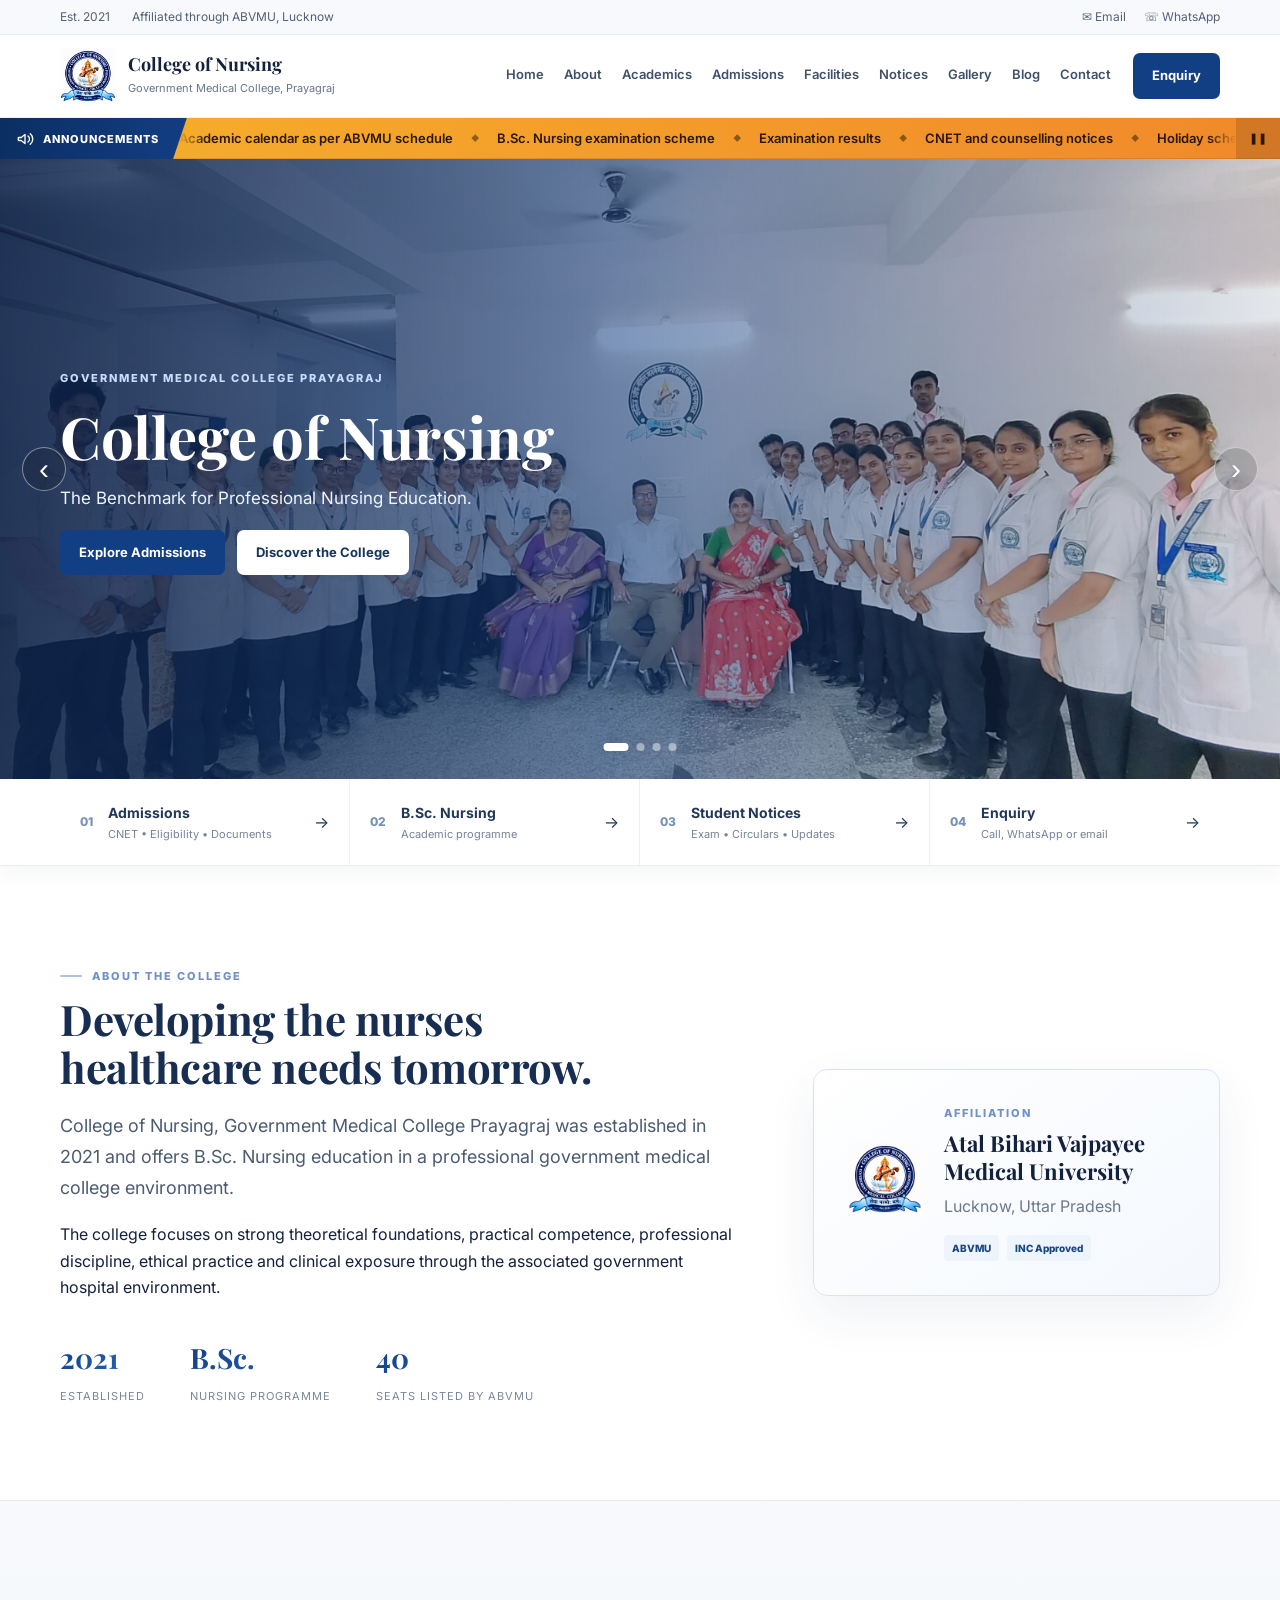
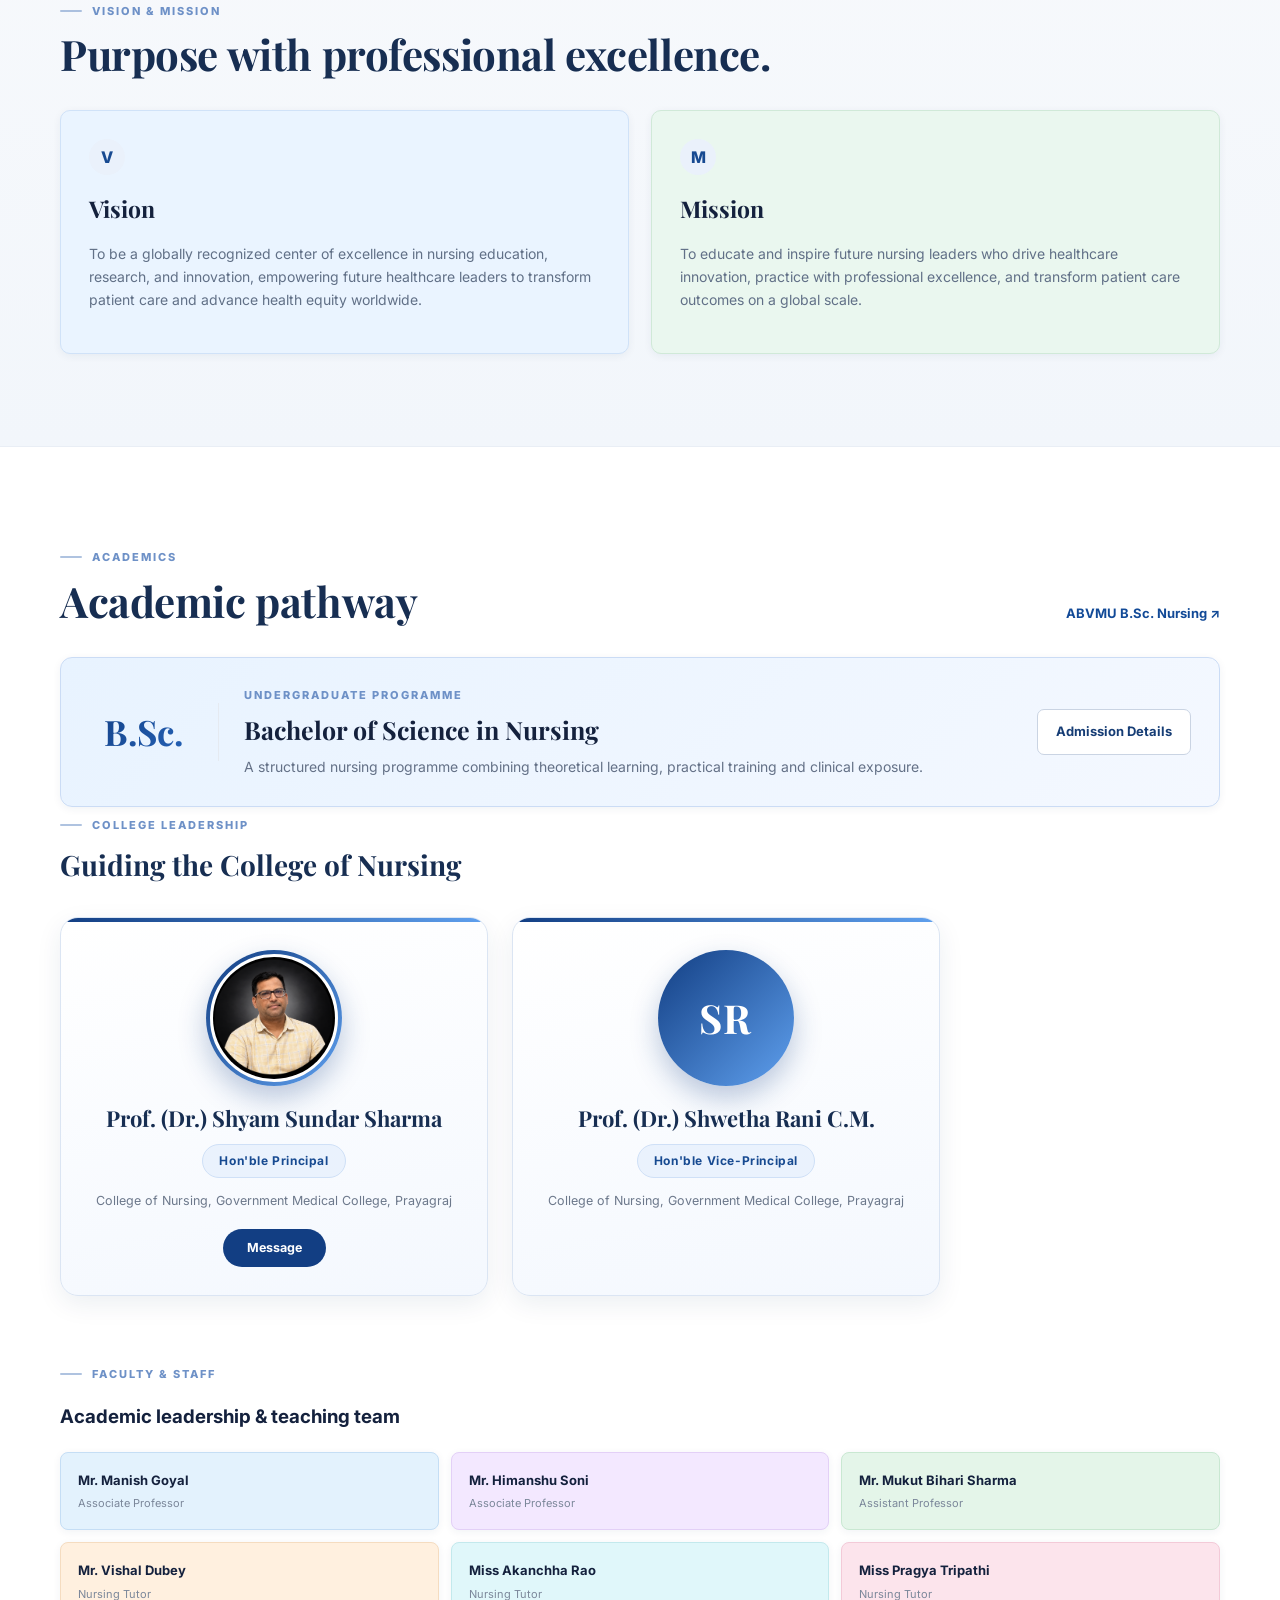
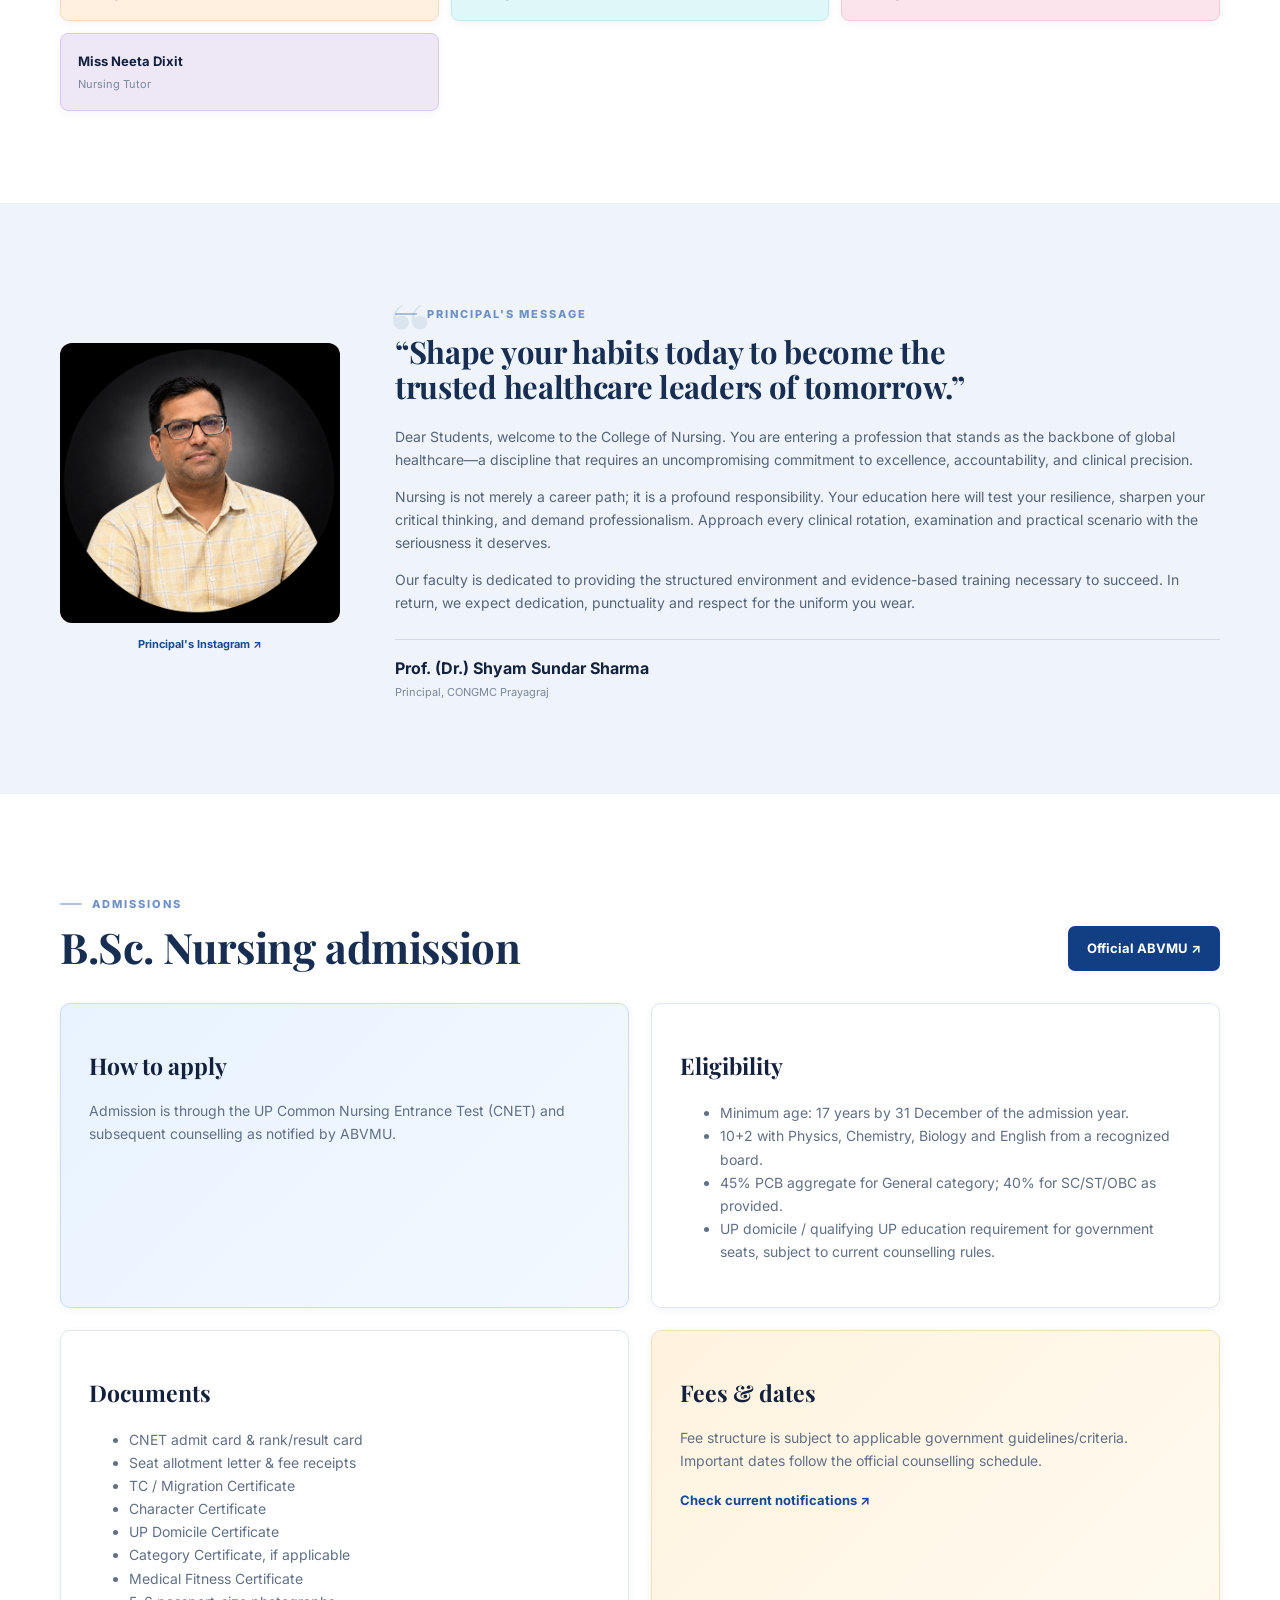
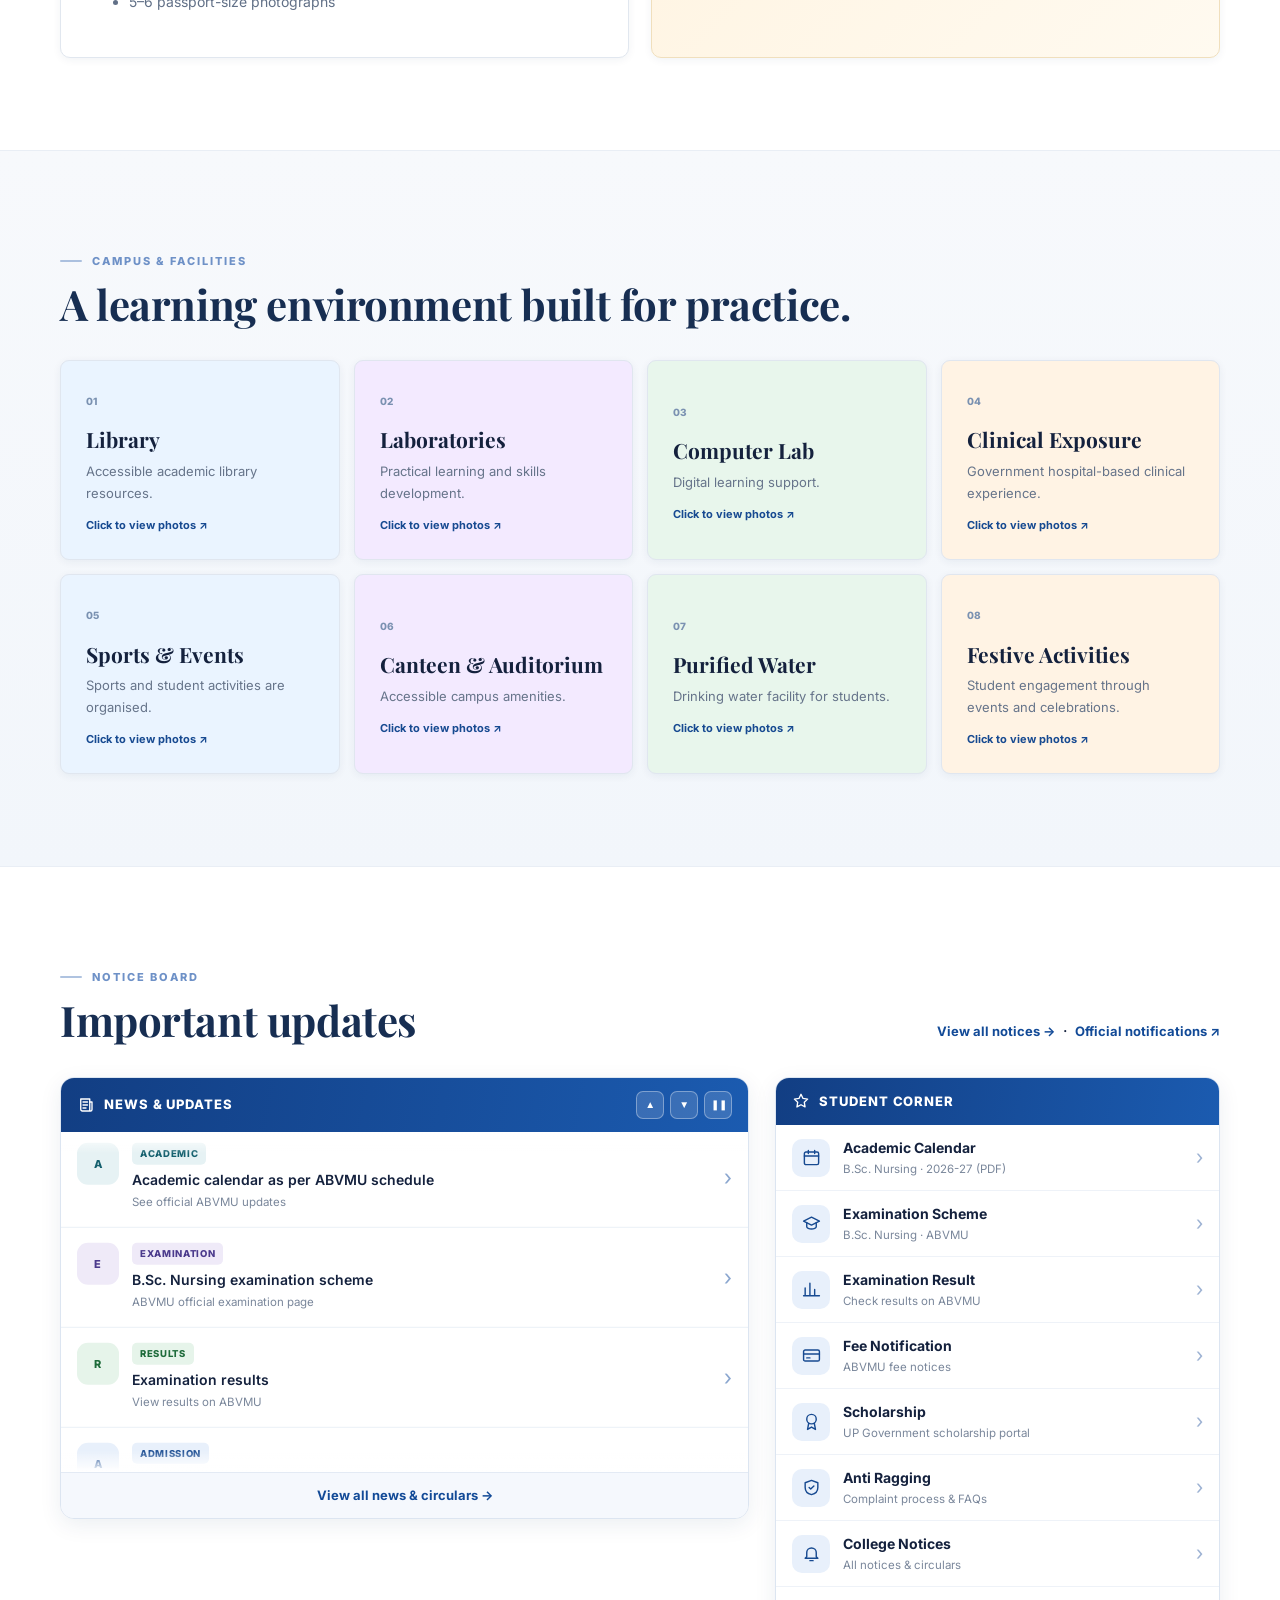
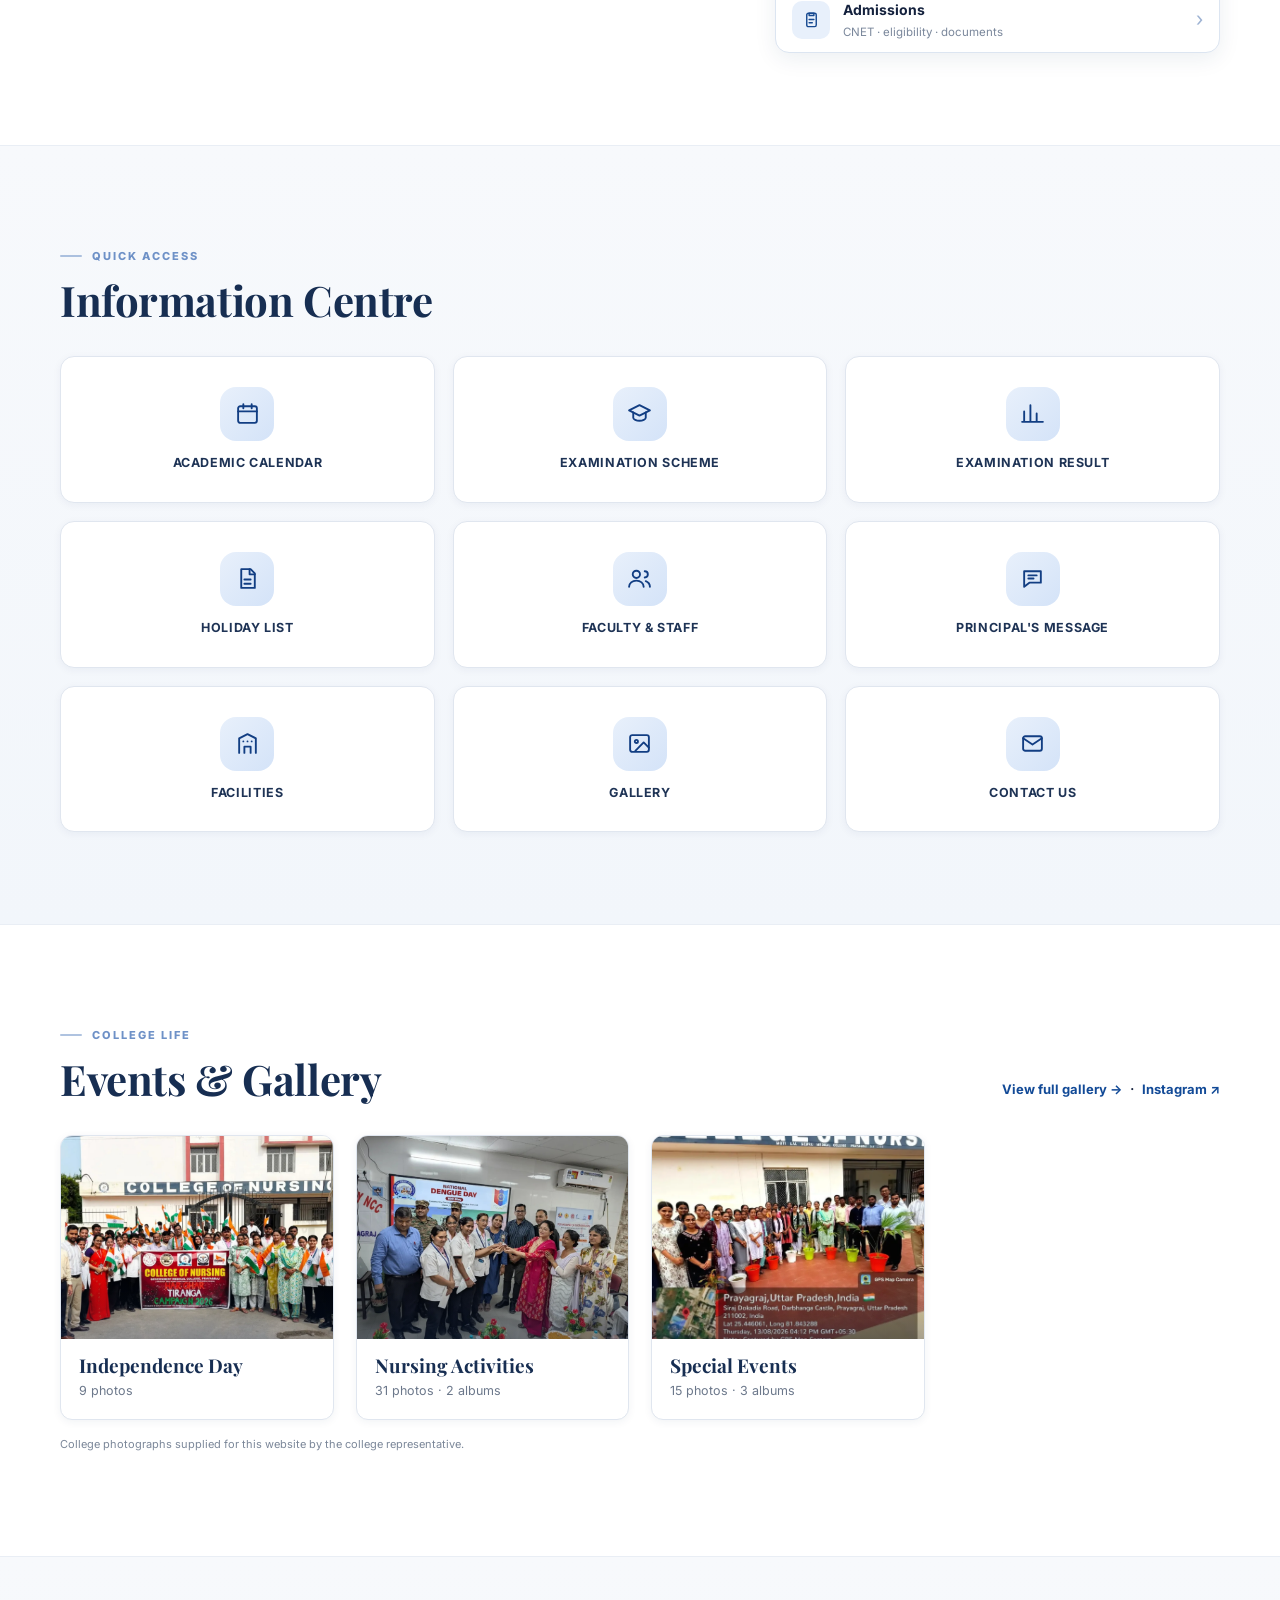
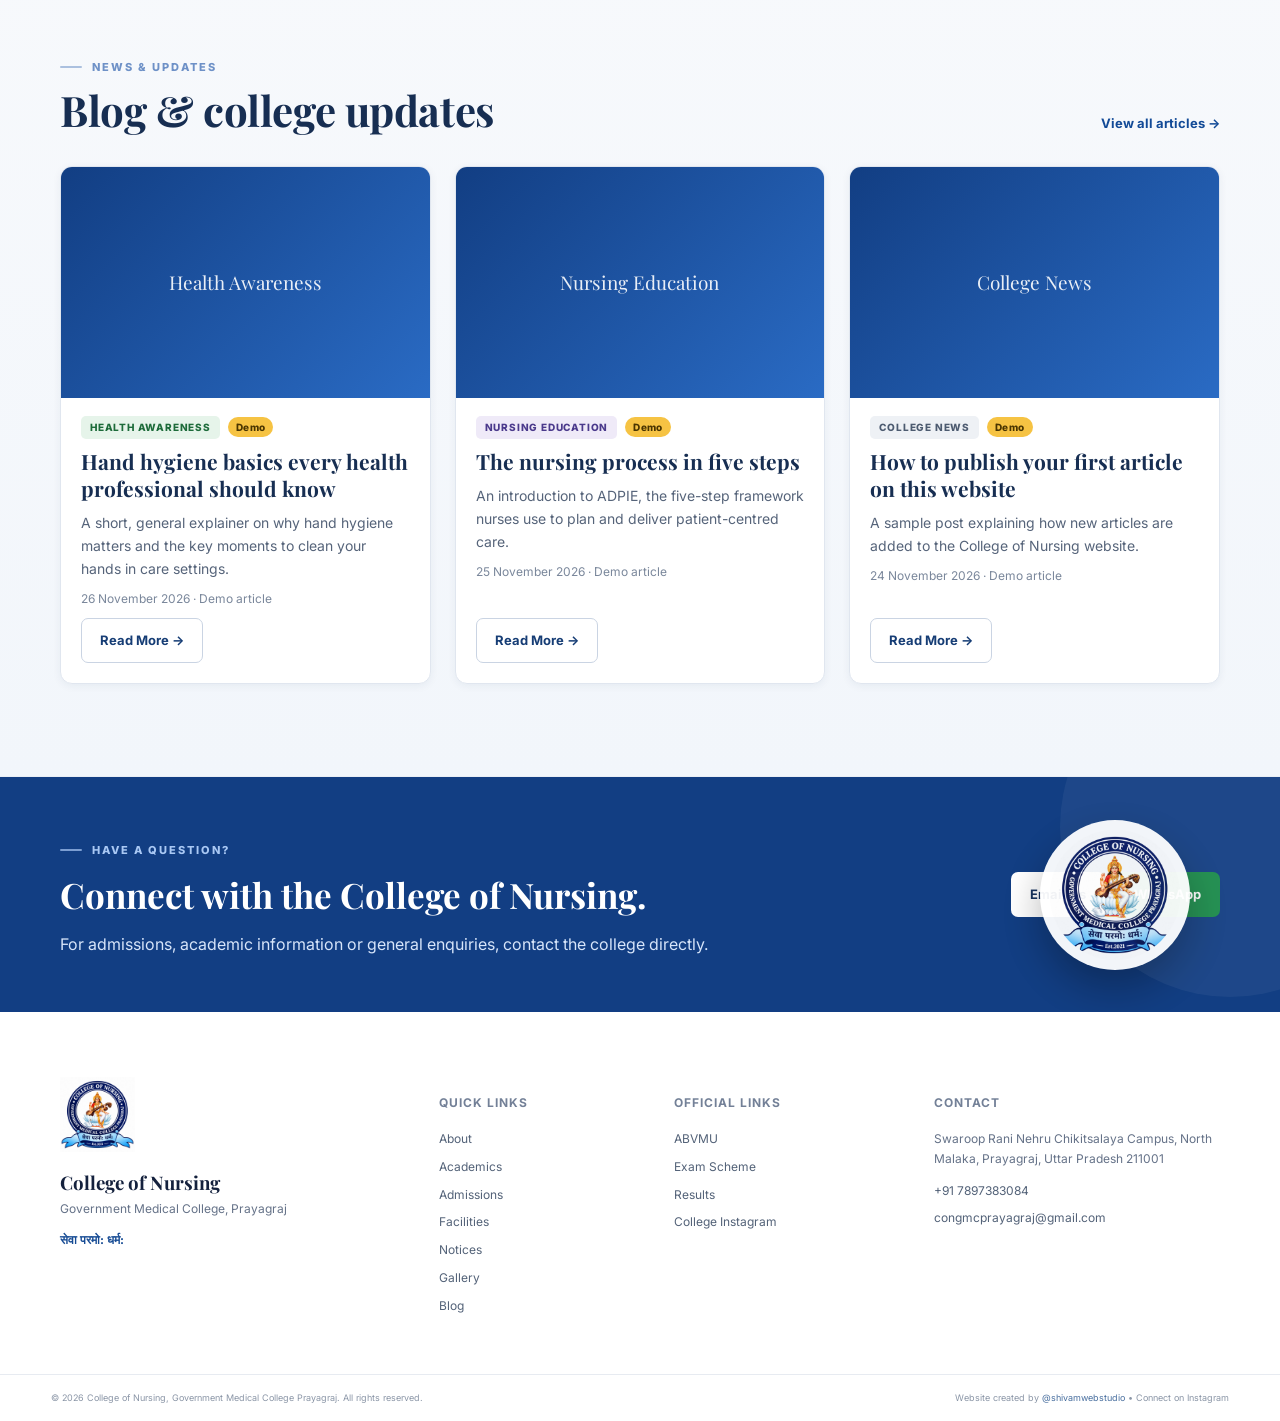
==== commit 6ef07019: "Add files via upload" ====
--- a/index.html
+++ b/index.html
@@ -13,6 +13,12 @@
   <link rel="stylesheet" href="gallery.css">
   <link rel="stylesheet" href="content.css">
   <link rel="icon" type="image/png" href="college-logo.png">
+  <link rel="manifest" href="manifest.json">
+  <link rel="apple-touch-icon" href="college-logo.png">
+  <meta name="mobile-web-app-capable" content="yes">
+  <meta name="apple-mobile-web-app-capable" content="yes">
+  <meta name="apple-mobile-web-app-title" content="CON GMC Prayagraj">
+  <meta name="apple-mobile-web-app-status-bar-style" content="black-translucent">
   <script>
     /* Intro splash: once per browser session; skipped for reduced-motion users. Add ?intro=1 to the URL to replay. */
     try {
@@ -83,6 +89,11 @@
       <a class="btn btn-primary nav-enquiry" href="mailto:congmcprayagraj@gmail.com?subject=Enquiry%20-%20College%20of%20Nursing%20GMC%20Prayagraj">Enquiry</a>
     </div>
   </header>
+  <div class="ann-bar" id="annBar" role="region" aria-label="Announcements" hidden>
+    <span class="ann-label"><svg viewBox="0 0 24 24" aria-hidden="true"><path d="M3 11v2a1 1 0 001 1h3l5 4V6L7 10H4a1 1 0 00-1 1zM16 8a5 5 0 010 8M19 5a9 9 0 010 14"/></svg><span>Announcements</span></span>
+    <div class="ann-track"><div class="ann-move" id="annMove"></div></div>
+    <button class="ann-btn" id="annPause" type="button" aria-label="Pause announcements" aria-pressed="false">&#10074;&#10074;</button>
+  </div>
 
   <main id="main">
     <section class="hero" aria-label="College highlights">
@@ -181,12 +192,29 @@
           <div><div class="mini-label">UNDERGRADUATE PROGRAMME</div><h3>Bachelor of Science in Nursing</h3><p>A structured nursing programme combining theoretical learning, practical training and clinical exposure.</p></div>
           <a class="btn btn-outline" href="#admissions">Admission Details</a>
         </div>
-        <div class="faculty-wrap">
+        <div class="leadership" id="leadership">
+          <div class="section-kicker">COLLEGE LEADERSHIP</div>
+          <h3>Guiding the College of Nursing</h3>
+          <div class="lead-grid">
+            <article class="lead-card">
+              <div class="lead-photo"><img src="principal-photo.png" alt="Prof. (Dr.) Shyam Sundar Sharma, Principal" loading="lazy"></div>
+              <h4>Prof. (Dr.) Shyam Sundar Sharma</h4>
+              <span class="lead-role">Hon'ble Principal</span>
+              <p class="lead-org">College of Nursing, Government Medical College, Prayagraj</p>
+              <div class="lead-actions"><a class="lead-btn" href="#principal">Message</a></div>
+            </article>
+            <article class="lead-card">
+              <div class="lead-photo lead-initials" aria-hidden="true"><span>SR</span></div>
+              <h4>Prof. (Dr.) Shwetha Rani C.M.</h4>
+              <span class="lead-role">Hon'ble Vice-Principal</span>
+              <p class="lead-org">College of Nursing, Government Medical College, Prayagraj</p>
+            </article>
+          </div>
+        </div>
+        <div class="faculty-wrap" id="faculty">
           <div class="section-kicker">FACULTY & STAFF</div>
           <h3>Academic leadership & teaching team</h3>
           <div class="faculty-grid">
-            <div class="person"><b>Dr. Shyam Sunder Sharma</b><span>Principal</span></div>
-            <div class="person"><b>Dr. Shwetha Rani C.M.</b><span>Vice Principal</span></div>
             <div class="person"><b>Mr. Manish Goyal</b><span>Associate Professor</span></div>
             <div class="person"><b>Mr. Himanshu Soni</b><span>Associate Professor</span></div>
             <div class="person"><b>Mr. Mukut Bihari Sharma</b><span>Assistant Professor</span></div>
@@ -199,7 +227,7 @@
       </div>
     </section>
 
-    <section class="section principal-section">
+    <section class="section principal-section" id="principal">
       <div class="container principal-card">
         <div class="principal-photo">
           <img src="principal-photo.png" alt="Principal, College of Nursing GMC Prayagraj" loading="lazy" style="width:100%; height:100%; object-fit:cover; border-radius:12px;">
@@ -211,7 +239,7 @@
           <p>Dear Students, welcome to the College of Nursing. You are entering a profession that stands as the backbone of global healthcare—a discipline that requires an uncompromising commitment to excellence, accountability, and clinical precision.</p>
           <p>Nursing is not merely a career path; it is a profound responsibility. Your education here will test your resilience, sharpen your critical thinking, and demand professionalism. Approach every clinical rotation, examination and practical scenario with the seriousness it deserves.</p>
           <p>Our faculty is dedicated to providing the structured environment and evidence-based training necessary to succeed. In return, we expect dedication, punctuality and respect for the uniform you wear.</p>
-          <div class="signature"><b>Dr. Shyam Sundar Sharma</b><span>Principal, CONGMC Prayagraj</span></div>
+          <div class="signature"><b>Prof. (Dr.) Shyam Sundar Sharma</b><span>Principal, CONGMC Prayagraj</span></div>
         </div>
       </div>
     </section>
@@ -318,16 +346,62 @@
     <section class="section" id="notices">
       <div class="container">
         <div class="section-heading"><div><div class="section-kicker">NOTICE BOARD</div><h2>Important updates</h2></div><div class="section-links"><a class="text-link" href="notices.html">View all notices →</a> <span aria-hidden="true">&nbsp;·&nbsp;</span> <a class="text-link" href="https://abvmuup.edu.in/" target="_blank" rel="noopener">Official notifications ↗</a></div></div>
-        <div class="notice-board" id="noticeList" data-mode="home" data-limit="6">
-          <a href="https://abvmuup.edu.in/" target="_blank" rel="noopener"><span>ACADEMICS</span><b>Academic calendar as per ABVMU schedule</b><small>See official ABVMU updates</small>↗</a>
-          <a href="https://abvmuup.edu.in/examination_scheme_bscnursing.php" target="_blank" rel="noopener"><span>EXAMINATION</span><b>B.Sc. Nursing examination scheme</b><small>ABVMU official examination page</small>↗</a>
-          <a href="https://abvmuup.edu.in/exam-result.php" target="_blank" rel="noopener"><span>RESULTS</span><b>Examination results</b><small>View results on ABVMU</small>↗</a>
-          <a href="https://abvmuup.edu.in/" target="_blank" rel="noopener"><span>ADMISSION</span><b>CNET and counselling notices</b><small>Follow current ABVMU schedule</small>↗</a>
-          <a href="https://abvmuup.edu.in/" target="_blank" rel="noopener"><span>HOLIDAY</span><b>Holiday schedule</b><small>As notified by ABVMU</small>↗</a>
-        </div>
-      </div>
-    </section>
-<section class="section gallery-section" id="gallery">
+        <div class="nu-grid">
+          <div class="nu-panel" id="newsPanel">
+            <div class="nu-head">
+              <span class="nu-title-bar"><svg viewBox="0 0 24 24" aria-hidden="true"><path d="M5 4h12v16H7a2 2 0 01-2-2z"/><path d="M17 8h3v10a2 2 0 01-2 2M8 8h6M8 12h6M8 16h4"/></svg> News &amp; Updates</span>
+              <div class="nu-ctrl">
+                <button id="nuUp" type="button" aria-label="Previous news">&#9650;</button>
+                <button id="nuDown" type="button" aria-label="Next news">&#9660;</button>
+                <button id="nuPause" type="button" aria-label="Pause news ticker" aria-pressed="false">&#10074;&#10074;</button>
+              </div>
+            </div>
+            <div class="nu-view" id="noticeList" data-mode="ticker" aria-live="off">
+              <div class="nu-list">
+              <a class="nu-item" href="https://abvmuup.edu.in/" target="_blank" rel="noopener"><span class="nu-ico tint-2">A</span><span class="nu-txt"><span class="nu-top"><em class="nu-cat tint-2">Academic</em></span><strong class="nu-title">Academic calendar as per ABVMU schedule</strong><span class="nu-meta">See official ABVMU updates</span></span><span class="nu-arrow">›</span></a>
+              <a class="nu-item" href="https://abvmuup.edu.in/examination_scheme_bscnursing.php" target="_blank" rel="noopener"><span class="nu-ico tint-1">E</span><span class="nu-txt"><span class="nu-top"><em class="nu-cat tint-1">Examination</em></span><strong class="nu-title">B.Sc. Nursing examination scheme</strong><span class="nu-meta">ABVMU official examination page</span></span><span class="nu-arrow">›</span></a>
+              <a class="nu-item" href="https://abvmuup.edu.in/exam-result.php" target="_blank" rel="noopener"><span class="nu-ico tint-3">R</span><span class="nu-txt"><span class="nu-top"><em class="nu-cat tint-3">Results</em></span><strong class="nu-title">Examination results</strong><span class="nu-meta">View results on ABVMU</span></span><span class="nu-arrow">›</span></a>
+              <a class="nu-item" href="https://abvmuup.edu.in/" target="_blank" rel="noopener"><span class="nu-ico tint-0">A</span><span class="nu-txt"><span class="nu-top"><em class="nu-cat tint-0">Admission</em></span><strong class="nu-title">CNET and counselling notices</strong><span class="nu-meta">Follow current ABVMU schedule</span></span><span class="nu-arrow">›</span></a>
+              <a class="nu-item" href="https://abvmuup.edu.in/" target="_blank" rel="noopener"><span class="nu-ico tint-5">G</span><span class="nu-txt"><span class="nu-top"><em class="nu-cat tint-5">General Announcements</em></span><strong class="nu-title">Holiday schedule</strong><span class="nu-meta">As notified by ABVMU</span></span><span class="nu-arrow">›</span></a>
+              </div>
+            </div>
+            <a class="nu-foot" href="notices.html">View all news &amp; circulars →</a>
+          </div>
+          <aside class="sc-panel" aria-label="Student corner">
+            <div class="nu-head"><span class="nu-title-bar"><svg viewBox="0 0 24 24" aria-hidden="true"><path d="M12 3l2.7 5.6 6.1.9-4.4 4.3 1 6.1L12 17l-5.4 2.9 1-6.1L3.2 9.5l6.1-.9z"/></svg> Student Corner</span></div>
+            <div class="sc-list">
+            <a class="sc-item" href="https://abvmuup.edu.in/downloads/academiccal/Academic_Calendar_B.Sc._N_2026-27.pdf" target="_blank" rel="noopener"><span class="sc-ico"><svg viewBox="0 0 24 24" aria-hidden="true"><rect x="3" y="5" width="18" height="16" rx="2"/><path d="M3 10h18M8 3v4M16 3v4"/></svg></span><span class="sc-txt"><b>Academic Calendar</b><small>B.Sc. Nursing · 2026-27 (PDF)</small></span><span class="sc-arrow" aria-hidden="true">›</span></a>
+            <a class="sc-item" href="https://abvmuup.edu.in/examination_scheme_bscnursing.php" target="_blank" rel="noopener"><span class="sc-ico"><svg viewBox="0 0 24 24" aria-hidden="true"><path d="M2 9l10-5 10 5-10 5z"/><path d="M6 11v5c0 1.5 3 3 6 3s6-1.5 6-3v-5"/></svg></span><span class="sc-txt"><b>Examination Scheme</b><small>B.Sc. Nursing · ABVMU</small></span><span class="sc-arrow" aria-hidden="true">›</span></a>
+            <a class="sc-item" href="https://abvmuup.edu.in/exam-result.php" target="_blank" rel="noopener"><span class="sc-ico"><svg viewBox="0 0 24 24" aria-hidden="true"><path d="M4 20V10M10 20V4M16 20v-8M22 20H2"/></svg></span><span class="sc-txt"><b>Examination Result</b><small>Check results on ABVMU</small></span><span class="sc-arrow" aria-hidden="true">›</span></a>
+            <a class="sc-item" href="https://www.abvmuup.edu.in/fee-notification.php" target="_blank" rel="noopener"><span class="sc-ico"><svg viewBox="0 0 24 24" aria-hidden="true"><rect x="2" y="5" width="20" height="14" rx="2"/><path d="M2 10h20M6 15h4"/></svg></span><span class="sc-txt"><b>Fee Notification</b><small>ABVMU fee notices</small></span><span class="sc-arrow" aria-hidden="true">›</span></a>
+            <a class="sc-item" href="https://scholarship.up.gov.in/" target="_blank" rel="noopener"><span class="sc-ico"><svg viewBox="0 0 24 24" aria-hidden="true"><circle cx="12" cy="9" r="6"/><path d="M8.5 14L7 22l5-3 5 3-1.5-8"/></svg></span><span class="sc-txt"><b>Scholarship</b><small>UP Government scholarship portal</small></span><span class="sc-arrow" aria-hidden="true">›</span></a>
+            <a class="sc-item" href="https://abvmuup.edu.in/anti-ragging.php" target="_blank" rel="noopener"><span class="sc-ico"><svg viewBox="0 0 24 24" aria-hidden="true"><path d="M12 3l8 3v6c0 5-3.5 8-8 9-4.5-1-8-4-8-9V6z"/><path d="M9 12l2 2 4-4"/></svg></span><span class="sc-txt"><b>Anti Ragging</b><small>Complaint process &amp; FAQs</small></span><span class="sc-arrow" aria-hidden="true">›</span></a>
+            <a class="sc-item" href="notices.html"><span class="sc-ico"><svg viewBox="0 0 24 24" aria-hidden="true"><path d="M6 16V11a6 6 0 0112 0v5l2 2H4z"/><path d="M10 21h4"/></svg></span><span class="sc-txt"><b>College Notices</b><small>All notices &amp; circulars</small></span><span class="sc-arrow" aria-hidden="true">›</span></a>
+            <a class="sc-item" href="#admissions"><span class="sc-ico"><svg viewBox="0 0 24 24" aria-hidden="true"><rect x="6" y="4" width="12" height="17" rx="2"/><path d="M9 4h6v3H9zM9 12h6M9 16h4"/></svg></span><span class="sc-txt"><b>Admissions</b><small>CNET · eligibility · documents</small></span><span class="sc-arrow" aria-hidden="true">›</span></a>
+            </div>
+          </aside>
+        </div>
+      </div>
+    </section>
+
+    <section class="section section-soft" id="info-centre">
+      <div class="container">
+        <div class="section-heading"><div><div class="section-kicker">QUICK ACCESS</div><h2>Information Centre</h2></div></div>
+        <div class="ic-grid">
+          <a class="ic-box" href="https://abvmuup.edu.in/downloads/academiccal/Academic_Calendar_B.Sc._N_2026-27.pdf" target="_blank" rel="noopener"><span class="ic-ico"><svg viewBox="0 0 24 24" aria-hidden="true"><rect x="3" y="5" width="18" height="16" rx="2"/><path d="M3 10h18M8 3v4M16 3v4"/></svg></span><span class="ic-label">Academic Calendar</span></a>
+          <a class="ic-box" href="https://abvmuup.edu.in/examination_scheme_bscnursing.php" target="_blank" rel="noopener"><span class="ic-ico"><svg viewBox="0 0 24 24" aria-hidden="true"><path d="M2 9l10-5 10 5-10 5z"/><path d="M6 11v5c0 1.5 3 3 6 3s6-1.5 6-3v-5"/></svg></span><span class="ic-label">Examination Scheme</span></a>
+          <a class="ic-box" href="https://abvmuup.edu.in/exam-result.php" target="_blank" rel="noopener"><span class="ic-ico"><svg viewBox="0 0 24 24" aria-hidden="true"><path d="M4 20V10M10 20V4M16 20v-8M22 20H2"/></svg></span><span class="ic-label">Examination Result</span></a>
+          <a class="ic-box" href="https://abvmuup.edu.in/" target="_blank" rel="noopener"><span class="ic-ico"><svg viewBox="0 0 24 24" aria-hidden="true"><path d="M6 3h9l4 4v14H6z"/><path d="M14 3v5h5M9 13h6M9 17h6"/></svg></span><span class="ic-label">Holiday List</span></a>
+          <a class="ic-box" href="#faculty"><span class="ic-ico"><svg viewBox="0 0 24 24" aria-hidden="true"><circle cx="9" cy="8" r="3.5"/><path d="M2 20c0-3.5 3-6 7-6s7 2.5 7 6M17 5a3 3 0 010 6M22 20c0-2.5-1.5-4.5-4-5.5"/></svg></span><span class="ic-label">Faculty &amp; Staff</span></a>
+          <a class="ic-box" href="#principal"><span class="ic-ico"><svg viewBox="0 0 24 24" aria-hidden="true"><path d="M4 5h16v11H9l-5 4z"/><path d="M8 9h8M8 12h5"/></svg></span><span class="ic-label">Principal's Message</span></a>
+          <a class="ic-box" href="#facilities"><span class="ic-ico"><svg viewBox="0 0 24 24" aria-hidden="true"><path d="M4 21V7l8-4 8 4v14"/><path d="M9 21v-6h6v6M8 10h.01M12 10h.01M16 10h.01"/></svg></span><span class="ic-label">Facilities</span></a>
+          <a class="ic-box" href="gallery.html"><span class="ic-ico"><svg viewBox="0 0 24 24" aria-hidden="true"><rect x="3" y="4" width="18" height="16" rx="2"/><circle cx="9" cy="10" r="1.5"/><path d="M21 16l-5-5-8 8"/></svg></span><span class="ic-label">Gallery</span></a>
+          <a class="ic-box" href="#contact"><span class="ic-ico"><svg viewBox="0 0 24 24" aria-hidden="true"><rect x="3" y="5" width="18" height="14" rx="2"/><path d="M3 7l9 6 9-6"/></svg></span><span class="ic-label">Contact Us</span></a>
+        </div>
+      </div>
+    </section>
+
+    <section class="section gallery-section" id="gallery">
   <div class="container">
     <div class="section-heading">
       <div>
--- a/enhance.css
+++ b/enhance.css
@@ -376,3 +376,32 @@
   .mm,.mm-link,.mm-head,.mm-actions,.mm-enquiry,.mm-foot{transition-duration:.001ms!important;transition-delay:0s!important}
   .mm-coin .coin,.mm-link.is-current::after,.mm-close{animation:none!important}
 }
+
+
+/* =========================================================
+   INSTALL APP bar + drawer button
+   ========================================================= */
+.install-bar{position:fixed;left:12px;right:12px;bottom:calc(12px + env(safe-area-inset-bottom,0px));z-index:950;max-width:520px;margin:0 auto;
+  display:flex;align-items:center;gap:12px;padding:12px 12px 12px 14px;border-radius:18px;color:#fff;
+  background:linear-gradient(135deg,#123e83,#0c2e62);box-shadow:0 18px 44px rgba(7,26,59,.45);border:1px solid rgba(255,255,255,.16);
+  opacity:0;transform:perspective(800px) translateY(130%) rotateX(-28deg);transform-origin:50% 100%;
+  transition:opacity .45s ease,transform .7s cubic-bezier(.2,.9,.25,1)}
+.install-bar.show{opacity:1;transform:none}
+.install-bar img{flex:none;width:44px;height:44px;object-fit:contain;background:#fff;border-radius:12px;padding:4px}
+.ib-txt{flex:1;min-width:0;line-height:1.3}
+.ib-txt b{display:block;font-size:14px}
+.ib-txt span{display:block;font-size:11.5px;color:#c4d9f7;margin-top:2px}
+.ib-yes{flex:none;border:0;border-radius:10px;background:#fff;color:#123e83;font:700 13px Inter,Arial,sans-serif;padding:10px 16px;cursor:pointer;transition:transform .2s}
+.ib-yes:active{transform:scale(.95)}
+.ib-no{flex:none;width:30px;height:30px;border-radius:50%;border:0;background:rgba(255,255,255,.14);color:#fff;font-size:18px;line-height:1;cursor:pointer}
+body.has-install-bar .to-top{bottom:calc(92px + env(safe-area-inset-bottom,0px))}
+.mm-install[hidden]{display:none!important}
+@media(max-width:820px){
+  .mm-install{position:relative;display:flex;align-items:center;justify-content:center;gap:9px;width:100%;margin-top:10px;padding:12px;border-radius:14px;cursor:pointer;
+    background:rgba(255,255,255,.12);border:1px dashed rgba(255,255,255,.5);color:#fff;font:600 13.5px Inter,Arial,sans-serif;
+    opacity:0;transition:opacity .5s ease .9s,transform .25s}
+  body.menu-open .mm-install{opacity:1}
+  .mm-install:active{transform:scale(.97)}
+  .mm-install svg{width:19px;height:19px;fill:none;stroke:currentColor;stroke-width:1.8;stroke-linecap:round;stroke-linejoin:round}
+}
+@media(prefers-reduced-motion:reduce){.install-bar{transition-duration:.001ms}}
--- a/content.css
+++ b/content.css
@@ -104,3 +104,117 @@
 .section-links{display:flex;align-items:center;flex-wrap:wrap;gap:4px;white-space:nowrap}
 @media(max-width:560px){.section-links{white-space:normal}}
 @media(max-width:560px){.section-links span{display:none}.section-links{gap:4px 16px}}
+
+/* =========================================================
+   ANNOUNCEMENT BAR — slides right to left
+   ========================================================= */
+.ann-bar{display:flex;align-items:stretch;position:relative;z-index:10;background:linear-gradient(90deg,#f7b02a,#f0892a);color:#2a1700;box-shadow:inset 0 -1px 0 rgba(0,0,0,.1)}
+.ann-bar[hidden]{display:none}
+.ann-label{flex:none;display:flex;align-items:center;gap:9px;padding:0 28px 0 16px;background:linear-gradient(100deg,#0c2e62,#123e83);color:#fff;
+  font-size:11px;font-weight:800;letter-spacing:.09em;text-transform:uppercase;clip-path:polygon(0 0,100% 0,calc(100% - 14px) 100%,0 100%);position:relative;z-index:2}
+.ann-label svg{width:18px;height:18px;fill:none;stroke:currentColor;stroke-width:1.8;stroke-linecap:round;stroke-linejoin:round;transform-origin:30% 70%;animation:annRing 3.2s ease-in-out infinite}
+@keyframes annRing{0%,60%,100%{transform:rotate(0)}66%{transform:rotate(-14deg)}72%{transform:rotate(12deg)}78%{transform:rotate(-8deg)}84%{transform:rotate(5deg)}}
+.ann-track{flex:1;min-width:0;overflow:hidden;position:relative;margin-left:-8px;
+  -webkit-mask-image:linear-gradient(90deg,transparent,#000 28px,#000 calc(100% - 28px),transparent);mask-image:linear-gradient(90deg,transparent,#000 28px,#000 calc(100% - 28px),transparent)}
+.ann-move{display:inline-flex;white-space:nowrap;padding:10px 0;will-change:transform}
+.ann-move.is-running{animation:annScroll var(--dur,40s) linear infinite}
+@keyframes annScroll{from{transform:translateX(0)}to{transform:translateX(calc(-1 * var(--shift,0px)))}}
+.ann-bar.is-paused .ann-move,.ann-track:focus-within .ann-move{animation-play-state:paused}
+@media(hover:hover){.ann-track:hover .ann-move{animation-play-state:paused}}
+.ann-grp{display:inline-flex;align-items:center}
+.ann-item{display:inline-flex;align-items:center;gap:8px;font-size:13px;font-weight:600;color:#2a1700}
+.ann-item:hover{text-decoration:underline}
+.ann-dot{margin:0 18px;font-size:8px;opacity:.5}
+.ann-tag{font-size:9.5px;font-weight:800;letter-spacing:.05em;padding:2px 8px;border-radius:20px;color:#fff}
+.ann-new{background:#1b8c4b}.ann-imp{background:#b3261e}
+.ann-btn{flex:none;width:44px;border:0;background:rgba(0,0,0,.13);color:#2a1700;font-size:11px;cursor:pointer;transition:background-color .2s}
+.ann-btn:hover{background:rgba(0,0,0,.22)}
+.ann-btn[hidden]{display:none}
+.ann-bar.is-static .ann-track{overflow-x:auto;scrollbar-width:none}.ann-bar.is-static .ann-track::-webkit-scrollbar{display:none}
+@media(max-width:480px){.ann-label span{display:none}.ann-label{padding:0 24px 0 14px}}
+
+/* =========================================================
+   NEWS & UPDATES + STUDENT CORNER
+   ========================================================= */
+.nu-grid{display:grid;grid-template-columns:minmax(0,1.55fr) minmax(0,1fr);gap:26px;align-items:start}
+.nu-panel,.sc-panel{background:#fff;border:1px solid #dce5f1;border-radius:14px;overflow:hidden;box-shadow:0 6px 22px rgba(18,48,90,.08)}
+.nu-head{display:flex;align-items:center;justify-content:space-between;gap:12px;padding:13px 16px;background:linear-gradient(100deg,#123e83,#1b5bb0);color:#fff}
+.nu-title-bar{display:inline-flex;align-items:center;gap:9px;font-size:13px;font-weight:800;letter-spacing:.07em;text-transform:uppercase}
+.nu-title-bar svg{width:18px;height:18px;fill:none;stroke:currentColor;stroke-width:1.8;stroke-linecap:round;stroke-linejoin:round}
+.nu-ctrl{display:flex;gap:6px}
+.nu-ctrl button{width:28px;height:28px;border-radius:7px;border:1px solid rgba(255,255,255,.35);background:rgba(255,255,255,.14);color:#fff;font-size:10px;cursor:pointer;transition:background-color .2s,transform .2s}
+.nu-ctrl button:hover{background:rgba(255,255,255,.28)}.nu-ctrl button:active{transform:scale(.9)}
+.nu-ctrl button[hidden]{display:none}
+.nu-view{position:relative;height:340px;overflow:hidden;background:#fff}
+.nu-view::before,.nu-view::after{content:"";position:absolute;left:0;right:0;height:22px;z-index:2;pointer-events:none}
+.nu-view::before{top:0;background:linear-gradient(#fff,rgba(255,255,255,0))}
+.nu-view::after{bottom:0;background:linear-gradient(rgba(255,255,255,0),#fff)}
+.nu-view.is-static{height:auto;max-height:420px;overflow-y:auto}
+.nu-view.is-static::before,.nu-view.is-static::after{display:none}
+.nu-list{will-change:transform}
+.nu-item{display:flex;gap:13px;align-items:flex-start;padding:15px 16px;border-bottom:1px solid #eaf0f7;color:inherit;transition:background-color .2s}
+a.nu-item:hover{background:#f3f8ff}
+.nu-ico{flex:none;width:42px;height:42px;border-radius:11px;display:grid;place-items:center;font-size:11px;font-weight:800;letter-spacing:.02em}
+.nu-txt{flex:1;min-width:0}
+.nu-top{display:flex;flex-wrap:wrap;gap:6px;align-items:center;margin-bottom:5px}
+.nu-cat{font-style:normal;font-size:9.5px;font-weight:800;letter-spacing:.07em;text-transform:uppercase;padding:3px 8px;border-radius:5px}
+.nu-top .nb-badge{margin-left:0}
+.nu-title{display:block;font-size:14px;line-height:1.45;color:#14213d;font-weight:600}
+.nu-meta{display:block;margin-top:3px;font-size:11.5px;color:#7a879b}
+.nu-arrow{flex:none;align-self:center;font-size:22px;color:#8aa6cf;transition:transform .25s}
+a.nu-item:hover .nu-arrow{transform:translateX(4px)}
+.nu-foot{display:block;padding:12px;text-align:center;font-size:13px;font-weight:700;color:#124a97;background:#f5f8fd;border-top:1px solid #e3eaf4;transition:background-color .2s}
+.nu-foot:hover{background:#e9f1fc}
+
+.sc-list{display:flex;flex-direction:column}
+.sc-item{display:flex;align-items:center;gap:13px;padding:11px 16px;border-bottom:1px solid #eef2f8;transition:background-color .2s,padding-left .25s var(--ease,ease)}
+.sc-item:last-child{border-bottom:0}
+.sc-item:hover{background:#f3f8ff;padding-left:21px}
+.sc-ico{flex:none;width:38px;height:38px;border-radius:10px;background:#e8f0fb;color:#174a91;display:grid;place-items:center;transition:transform .45s var(--ease,ease),background-color .25s,color .25s}
+.sc-ico svg,.ic-ico svg{width:19px;height:19px;fill:none;stroke:currentColor;stroke-width:1.8;stroke-linecap:round;stroke-linejoin:round}
+.sc-item:hover .sc-ico{background:#123e83;color:#fff;transform:perspective(300px) rotateY(360deg)}
+.sc-txt{flex:1;min-width:0}.sc-txt b{display:block;font-size:14px;color:#14213d}.sc-txt small{display:block;font-size:11.5px;color:#7a879b;margin-top:1px}
+.sc-arrow{flex:none;color:#9db2d3;font-size:20px}
+
+/* =========================================================
+   INFORMATION CENTRE
+   ========================================================= */
+.ic-grid{display:grid;grid-template-columns:repeat(3,minmax(0,1fr));gap:18px}
+.ic-box{display:flex;flex-direction:column;align-items:center;justify-content:center;gap:14px;padding:30px 12px;background:#fff;border:1px solid #e0e6ef;border-radius:14px;text-align:center;
+  box-shadow:0 2px 8px rgba(18,48,90,.05);transition:transform .3s var(--ease,ease),box-shadow .3s,border-color .3s}
+.ic-ico{width:54px;height:54px;border-radius:16px;display:grid;place-items:center;background:linear-gradient(135deg,#e8f0fb,#d4e3f8);color:#123e83;
+  transition:transform .6s var(--ease,ease),background .3s,color .3s}
+.ic-ico svg{width:25px;height:25px}
+.ic-label{font-size:12.5px;font-weight:700;letter-spacing:.05em;text-transform:uppercase;color:#1e3355;line-height:1.35}
+@media(hover:hover){.ic-box:hover{transform:translateY(-5px);box-shadow:0 16px 34px rgba(18,48,90,.14);border-color:#c5d3e8}
+  .ic-box:hover .ic-ico{background:linear-gradient(135deg,#123e83,#2a6bc4);color:#fff;transform:perspective(400px) rotateY(360deg)}}
+
+/* =========================================================
+   COLLEGE LEADERSHIP
+   ========================================================= */
+.leadership{margin:0 0 60px}
+.leadership h3{font-family:"Playfair Display",serif;font-size:28px;margin:8px 0 28px;color:#172e52}
+.lead-grid{display:grid;grid-template-columns:repeat(2,minmax(0,1fr));gap:24px;max-width:880px}
+.lead-card{position:relative;overflow:hidden;text-align:center;padding:32px 22px 28px;background:linear-gradient(170deg,#fff,#f4f8fe);border:1px solid #dbe5f3;border-radius:18px;
+  box-shadow:0 8px 26px rgba(18,48,90,.08);transition:transform .3s var(--ease,ease),box-shadow .3s}
+.lead-card::before{content:"";position:absolute;left:0;top:0;right:0;height:4px;background:linear-gradient(90deg,#123e83,#5fa0ee)}
+.lead-photo{width:136px;height:136px;margin:0 auto 18px;border-radius:50%;padding:4px;background:linear-gradient(135deg,#123e83,#5fa0ee);box-shadow:0 12px 28px rgba(18,62,131,.28)}
+.lead-photo img{display:block;width:100%;height:100%;object-fit:cover;object-position:50% 20%;border-radius:50%;border:3px solid #fff;background:#fff}
+.lead-initials{display:grid;place-items:center;color:#fff;font:700 40px "Playfair Display",serif;letter-spacing:.04em}
+.lead-card h4{font-family:"Playfair Display",serif;font-size:22px;line-height:1.3;margin:0 0 12px;color:#172e52}
+.lead-role{display:inline-block;font-size:12px;font-weight:700;letter-spacing:.05em;padding:6px 16px;border-radius:999px;background:#eaf2fd;color:#174a91;border:1px solid #cfe0f7}
+.lead-org{margin:14px 0 0;font-size:12.5px;line-height:1.5;color:#6c788b}
+.lead-actions{margin-top:18px;display:flex;gap:10px;justify-content:center}
+.lead-btn{display:inline-block;padding:9px 24px;border-radius:999px;background:#123e83;color:#fff;font-size:12.5px;font-weight:700;transition:background-color .25s,transform .25s}
+.lead-btn:hover{background:#0c2e62;transform:translateY(-2px)}
+
+/* ---- responsive ---- */
+@media(max-width:900px){.nu-grid{grid-template-columns:1fr}}
+@media(max-width:700px){.lead-grid{grid-template-columns:1fr;max-width:420px;margin:0 auto}.leadership h3{font-size:24px}}
+@media(max-width:560px){
+  .ic-grid{gap:9px}
+  .ic-box{padding:18px 6px;gap:10px;border-radius:12px}
+  .ic-ico{width:44px;height:44px;border-radius:13px}.ic-ico svg{width:21px;height:21px}
+  .ic-label{font-size:9.5px;letter-spacing:.03em}
+  .nu-view{height:310px}
+}
